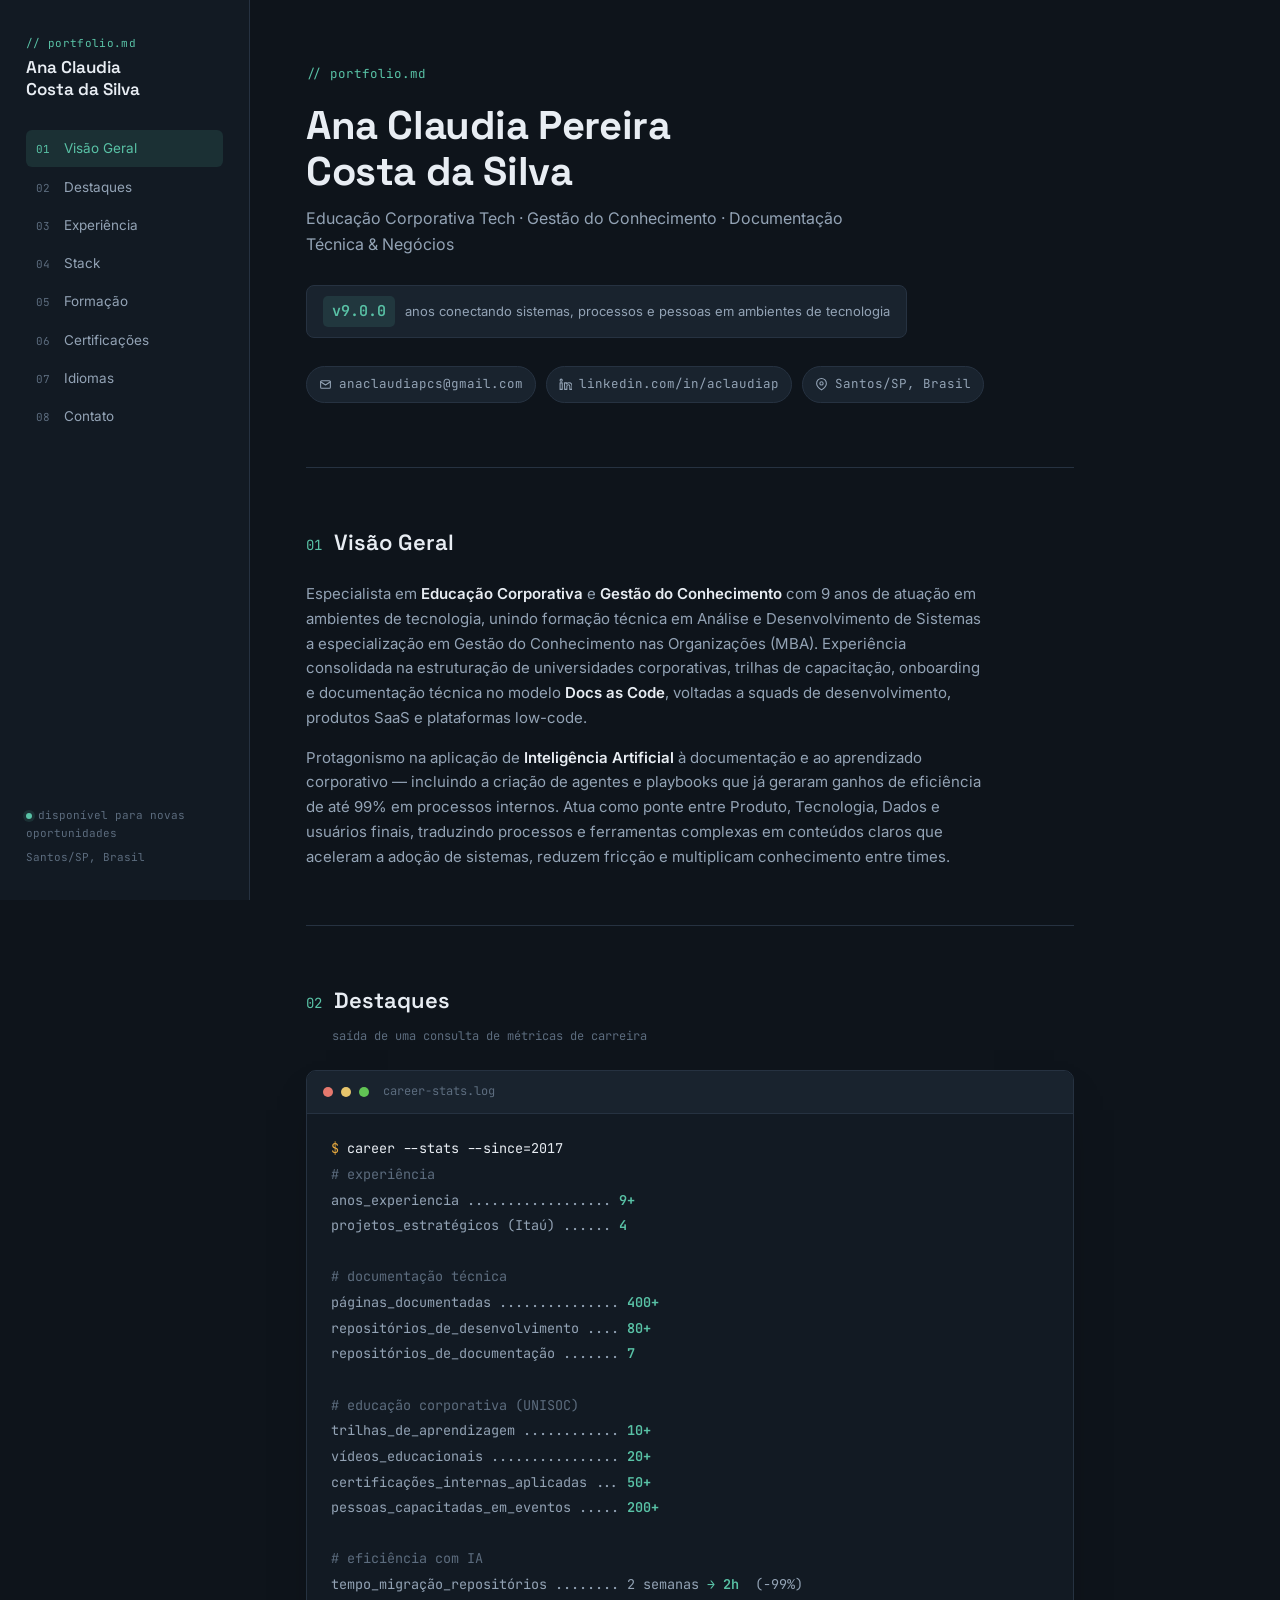
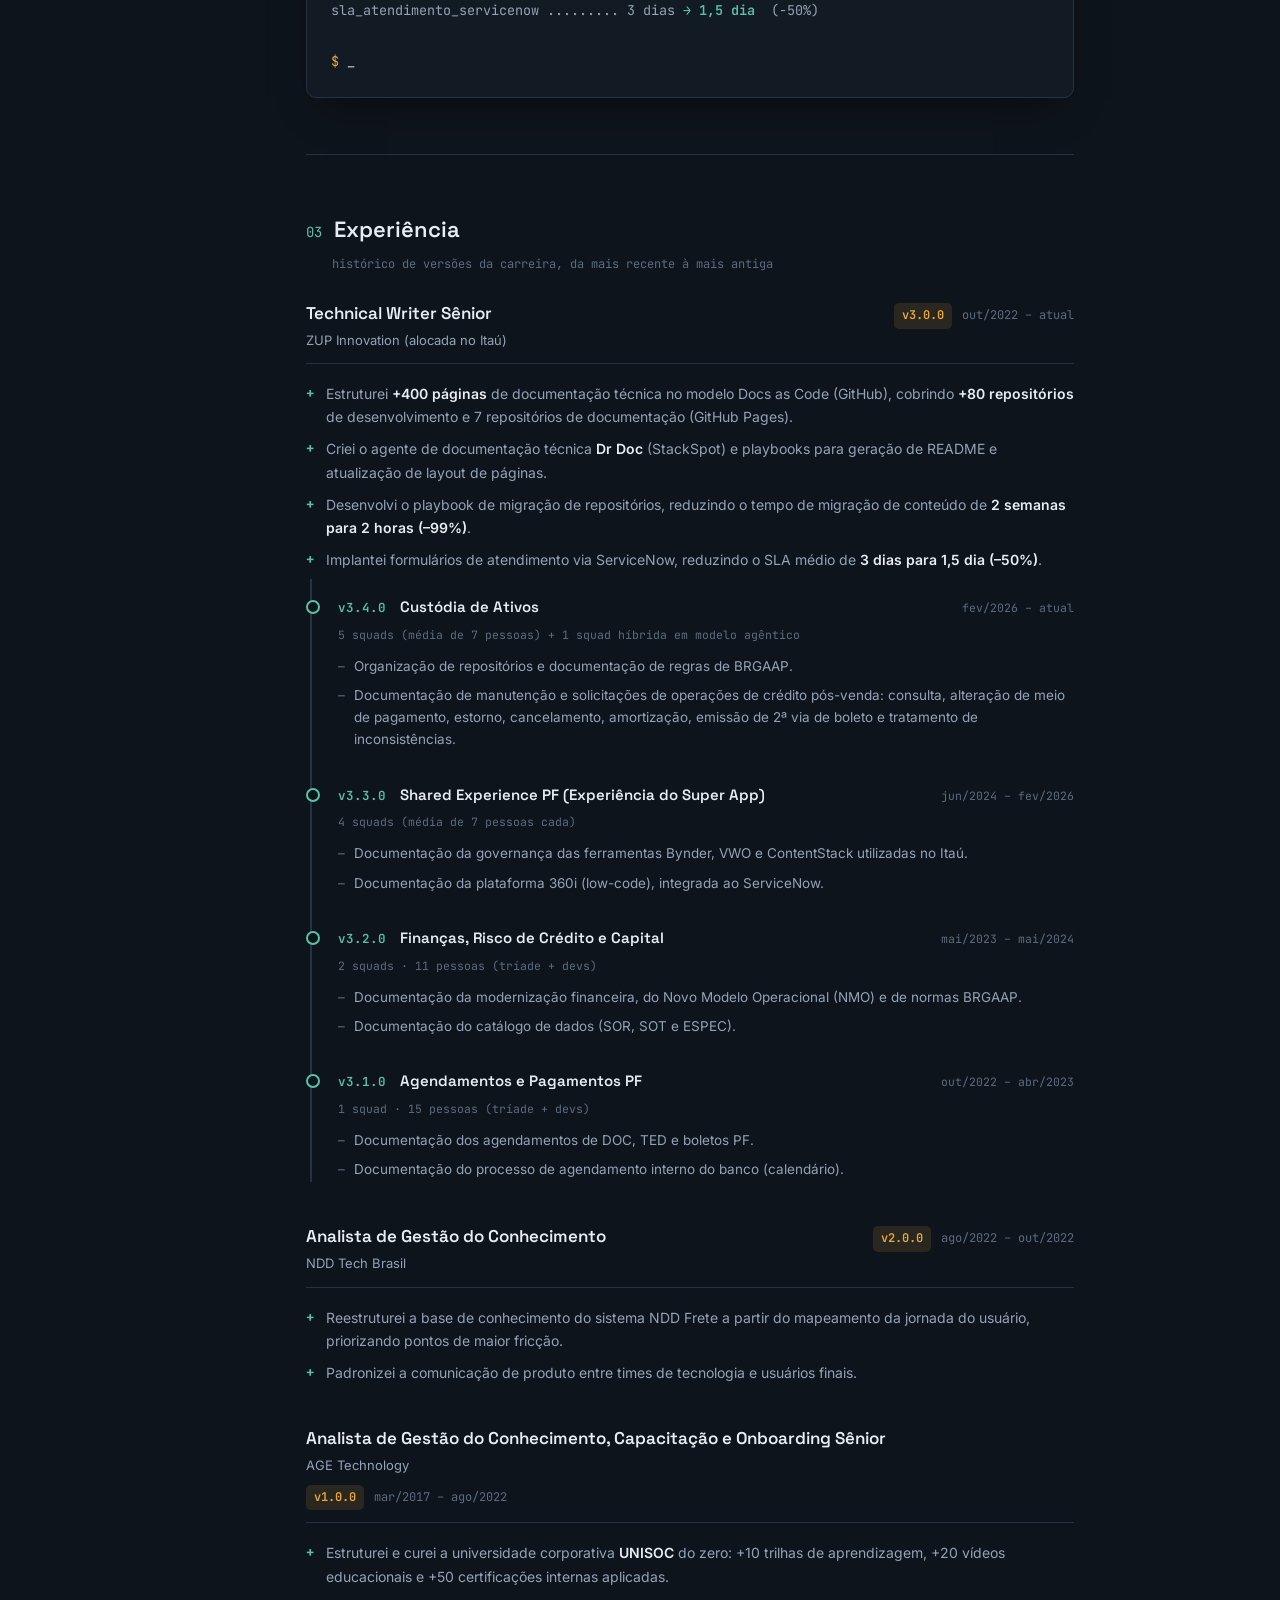
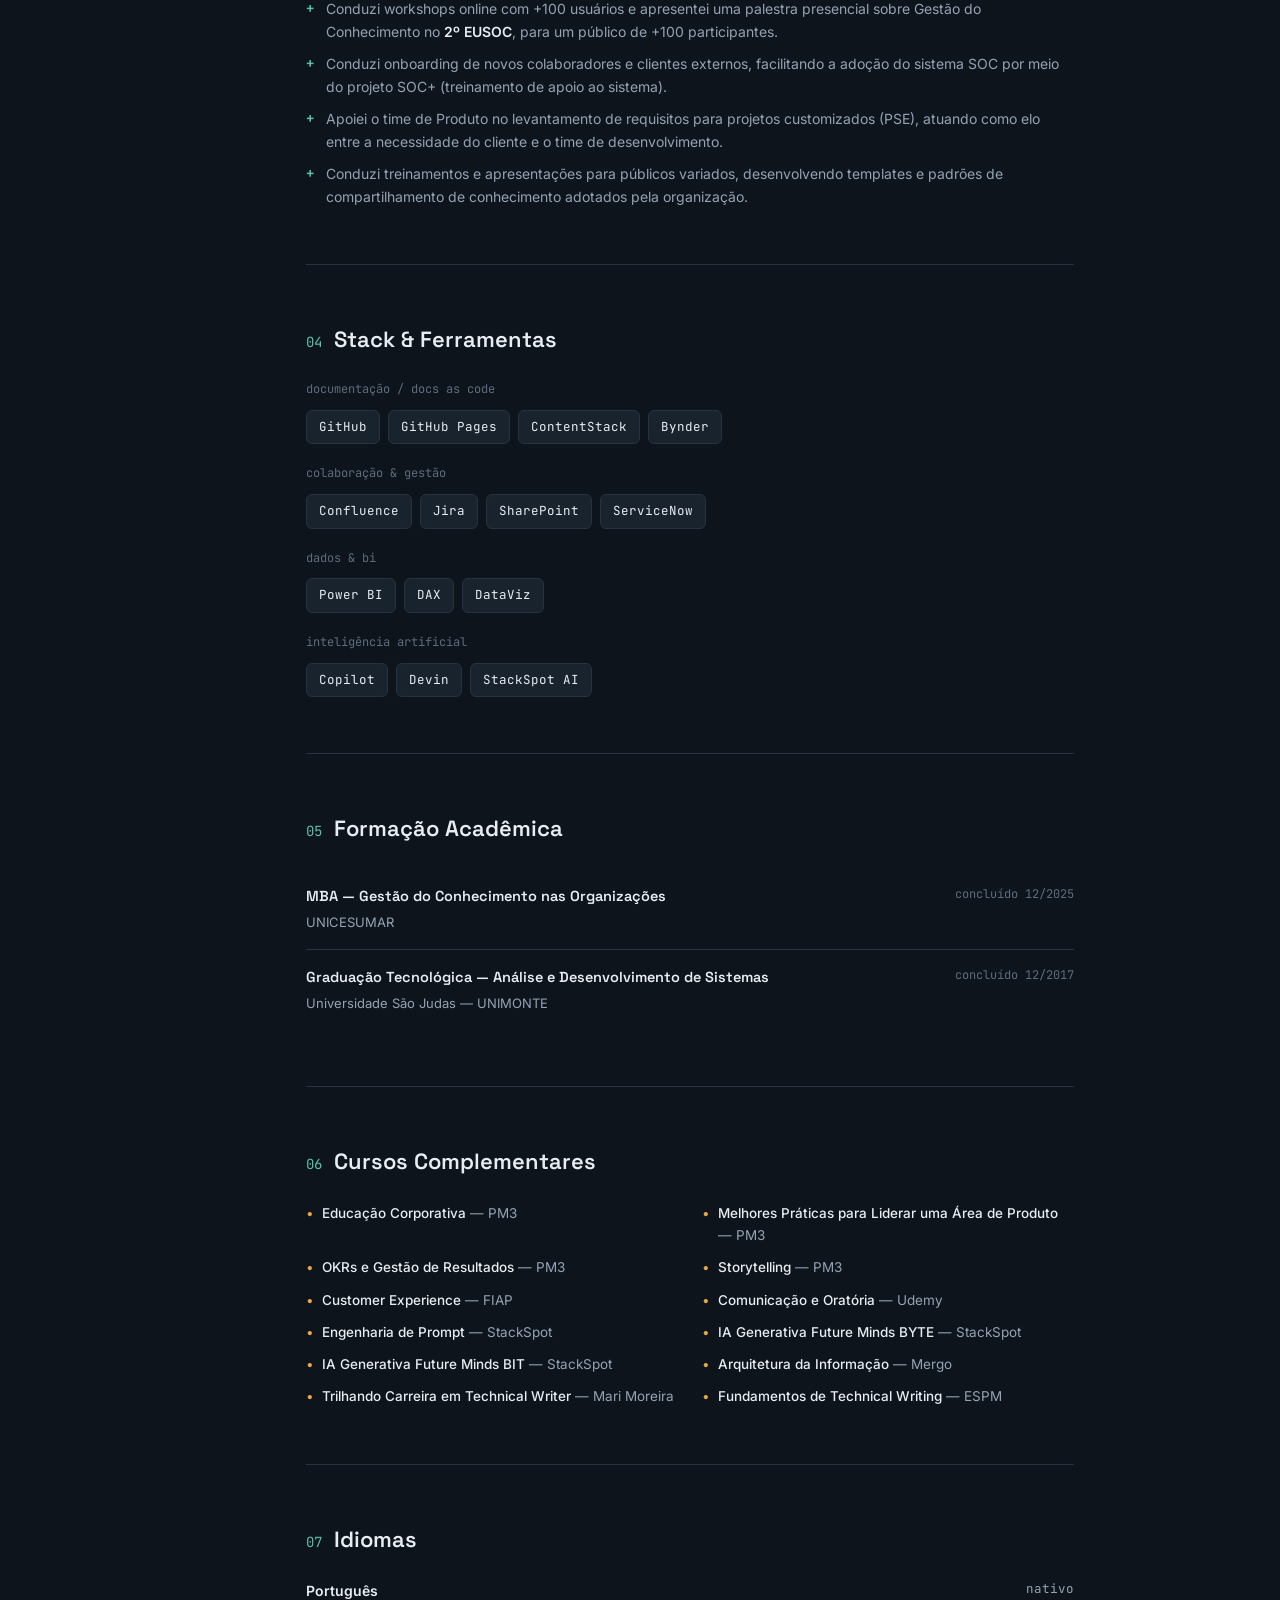
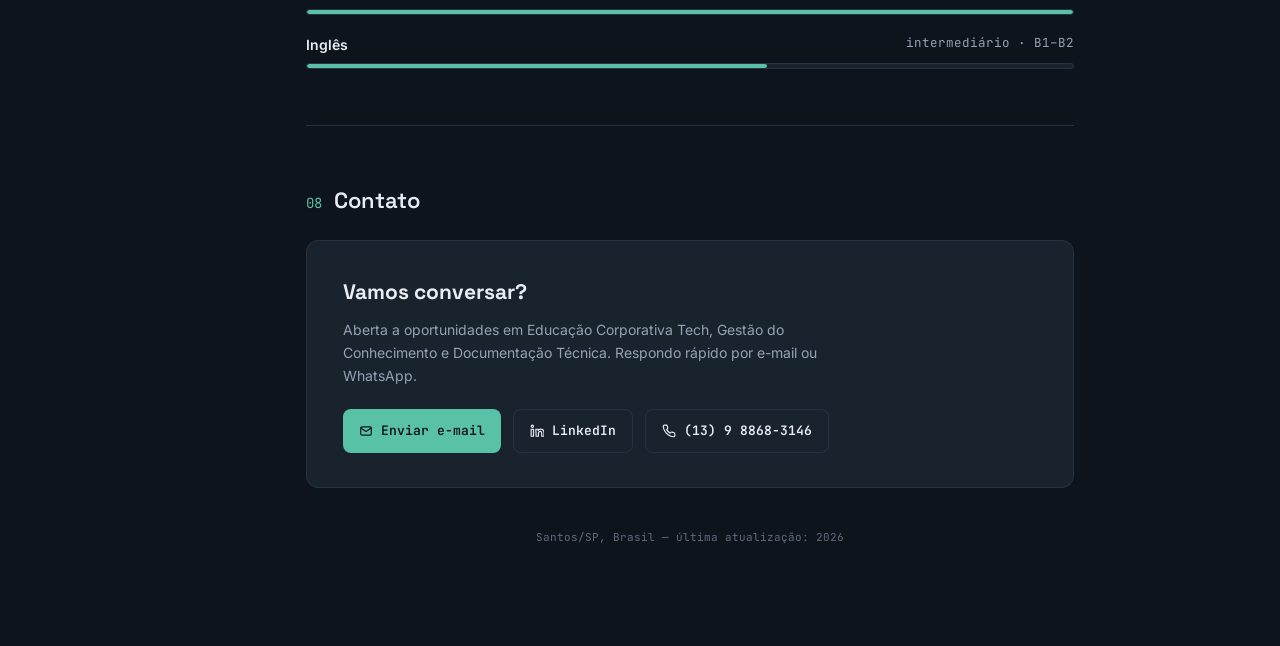
==== index.html @ bda6c1b7 "Remove phone contact from index.html Removed phone contact link from the footer." ====
<!DOCTYPE html>
<html lang="pt-BR">
<head>
<meta charset="UTF-8">
<meta name="viewport" content="width=device-width, initial-scale=1.0">
<title>Ana Claudia Pereira Costa da Silva — Portfólio</title>
<link rel="preconnect" href="https://fonts.googleapis.com">
<link rel="preconnect" href="https://fonts.gstatic.com" crossorigin>
<link href="https://fonts.googleapis.com/css2?family=Space+Grotesk:wght@500;600;700&family=Inter:wght@400;500;600&family=JetBrains+Mono:wght@400;500;600&display=swap" rel="stylesheet">
<style>
  :root{
    --bg: #0E141B;
    --bg-elevated: #121A23;
    --surface: #19232E;
    --surface-2: #1F2A36;
    --border: #263241;
    --text: #E8EDF3;
    --text-muted: #93A3B5;
    --text-dim: #5C6C7E;
    --accent: #59C2A6;
    --accent-soft: rgba(89,194,166,0.13);
    --accent-2: #E7A93F;
    --accent-2-soft: rgba(231,169,63,0.13);
    --font-display: 'Space Grotesk', sans-serif;
    --font-body: 'Inter', sans-serif;
    --font-mono: 'JetBrains Mono', monospace;
    --sidebar-w: 250px;
  }

  *{ box-sizing: border-box; }
  html{ scroll-behavior: smooth; }
  @media (prefers-reduced-motion: reduce){
    html{ scroll-behavior: auto; }
    *{ animation-duration: 0.01ms !important; transition-duration: 0.01ms !important; }
  }

  body{
    margin:0;
    background: var(--bg);
    color: var(--text);
    font-family: var(--font-body);
    font-size: 15px;
    line-height: 1.65;
    -webkit-font-smoothing: antialiased;
  }

  a{ color: inherit; }

  ::selection{ background: var(--accent-soft); color: var(--text); }

  /* ---------- Layout shell ---------- */
  .shell{
    display: flex;
    min-height: 100vh;
  }

  /* ---------- Sidebar ---------- */
  .sidebar{
    width: var(--sidebar-w);
    flex-shrink: 0;
    position: sticky;
    top: 0;
    height: 100vh;
    padding: 34px 26px;
    border-right: 1px solid var(--border);
    display: flex;
    flex-direction: column;
    gap: 30px;
    background: var(--bg-elevated);
  }

  .brand{
    display:flex;
    flex-direction: column;
    gap: 4px;
  }
  .brand .tag{
    font-family: var(--font-mono);
    font-size: 11px;
    color: var(--accent);
    letter-spacing: 0.03em;
  }
  .brand .name{
    font-family: var(--font-display);
    font-weight: 600;
    font-size: 17px;
    line-height: 1.3;
    color: var(--text);
  }

  .navlist{
    list-style: none;
    padding: 0;
    margin: 0;
    display: flex;
    flex-direction: column;
    gap: 2px;
  }
  .navlist a{
    display: flex;
    gap: 10px;
    align-items: baseline;
    text-decoration: none;
    color: var(--text-muted);
    font-size: 13.5px;
    padding: 7px 10px;
    border-radius: 6px;
    transition: background 0.15s ease, color 0.15s ease;
  }
  .navlist a .idx{
    font-family: var(--font-mono);
    font-size: 11px;
    color: var(--text-dim);
    min-width: 18px;
  }
  .navlist a:hover{ background: var(--surface); color: var(--text); }
  .navlist a.active{
    background: var(--accent-soft);
    color: var(--accent);
  }
  .navlist a.active .idx{ color: var(--accent); }

  .sidebar-footer{
    margin-top: auto;
    font-family: var(--font-mono);
    font-size: 11px;
    color: var(--text-dim);
    display: flex;
    flex-direction: column;
    gap: 6px;
  }
  .status-dot{
    display:inline-block;
    width: 6px; height:6px;
    border-radius: 50%;
    background: var(--accent);
    margin-right: 6px;
    box-shadow: 0 0 0 3px var(--accent-soft);
  }

  /* ---------- Main content ---------- */
  .content{
    flex: 1;
    min-width: 0;
    padding: 64px 56px 100px;
    max-width: 880px;
  }

  section{ scroll-margin-top: 34px; }

  .section-head{
    display: flex;
    align-items: baseline;
    gap: 12px;
    margin: 0 0 22px;
  }
  .section-head .num{
    font-family: var(--font-mono);
    color: var(--accent);
    font-size: 14px;
  }
  .section-head h2{
    font-family: var(--font-display);
    font-size: 22px;
    font-weight: 600;
    margin: 0;
    color: var(--text);
  }
  .section-sub{
    font-family: var(--font-mono);
    font-size: 12px;
    color: var(--text-dim);
    margin: -14px 0 24px 26px;
  }

  hr.rule{
    border: none;
    border-top: 1px solid var(--border);
    margin: 56px 0;
  }

  /* ---------- Hero ---------- */
  .hero{
    padding-bottom: 8px;
  }
  .hero .eyebrow{
    font-family: var(--font-mono);
    font-size: 12.5px;
    color: var(--accent);
    margin-bottom: 18px;
    display: block;
  }
  .hero h1{
    font-family: var(--font-display);
    font-size: 40px;
    font-weight: 700;
    line-height: 1.15;
    margin: 0 0 10px;
    letter-spacing: -0.01em;
  }
  .hero .role{
    font-size: 16px;
    color: var(--text-muted);
    margin: 0 0 28px;
    max-width: 560px;
  }

  .version-badge{
    display: inline-flex;
    align-items: center;
    gap: 10px;
    background: var(--surface);
    border: 1px solid var(--border);
    border-radius: 8px;
    padding: 10px 16px;
    margin-bottom: 28px;
  }
  .version-badge .v{
    font-family: var(--font-mono);
    font-weight: 600;
    font-size: 15px;
    color: var(--accent);
    background: var(--accent-soft);
    padding: 3px 9px;
    border-radius: 5px;
  }
  .version-badge .label{
    font-size: 13px;
    color: var(--text-muted);
  }

  .meta-row{
    display: flex;
    flex-wrap: wrap;
    gap: 10px;
  }
  .meta-pill{
    display: inline-flex;
    align-items: center;
    gap: 7px;
    font-family: var(--font-mono);
    font-size: 12.5px;
    color: var(--text-muted);
    background: var(--surface);
    border: 1px solid var(--border);
    padding: 7px 12px;
    border-radius: 20px;
    text-decoration: none;
    transition: border-color 0.15s ease, color 0.15s ease;
  }
  .meta-pill:hover{ border-color: var(--accent); color: var(--text); }
  .meta-pill svg{ width: 13px; height: 13px; stroke: currentColor; flex-shrink:0; }

  /* ---------- About paragraph ---------- */
  .about-text{
    color: var(--text-muted);
    font-size: 15px;
    max-width: 680px;
  }
  .about-text strong{ color: var(--text); font-weight: 600; }

  /* ---------- Terminal (highlights) ---------- */
  .terminal{
    background: var(--bg-elevated);
    border: 1px solid var(--border);
    border-radius: 10px;
    overflow: hidden;
    box-shadow: 0 20px 40px -20px rgba(0,0,0,0.5);
  }
  .terminal-bar{
    display: flex;
    align-items: center;
    gap: 8px;
    padding: 11px 16px;
    background: var(--surface);
    border-bottom: 1px solid var(--border);
  }
  .terminal-bar .dot{ width: 10px; height:10px; border-radius:50%; }
  .dot.r{ background:#E5786D; }
  .dot.y{ background:#E7C56C; }
  .dot.g{ background:#61C454; }
  .terminal-bar .fname{
    font-family: var(--font-mono);
    font-size: 12px;
    color: var(--text-dim);
    margin-left: 6px;
  }
  .terminal-body{
    padding: 22px 24px;
    font-family: var(--font-mono);
    font-size: 13.5px;
    line-height: 1.9;
    overflow-x: auto;
  }
  .terminal-body .prompt{ color: var(--accent-2); }
  .terminal-body .cmd{ color: var(--text); }
  .terminal-body .line{ display:block; color: var(--text-muted); white-space: pre-wrap; }
  .terminal-body .metric{ color: var(--accent); font-weight: 600; }
  .terminal-body .comment{ color: var(--text-dim); }

  /* ---------- Changelog / experience ---------- */
  .release-group{
    margin-bottom: 40px;
  }
  .release-group:last-child{ margin-bottom: 0; }

  .company-head{
    display: flex;
    flex-wrap: wrap;
    align-items: baseline;
    justify-content: space-between;
    gap: 8px 16px;
    padding-bottom: 12px;
    margin-bottom: 18px;
    border-bottom: 1px solid var(--border);
  }
  .company-head .titles h3{
    font-family: var(--font-display);
    font-size: 17px;
    font-weight: 600;
    margin: 0 0 3px;
    color: var(--text);
  }
  .company-head .titles .org{
    font-size: 13px;
    color: var(--text-muted);
  }
  .company-head .tagwrap{
    display: flex;
    align-items: center;
    gap: 10px;
    font-family: var(--font-mono);
    font-size: 12px;
    white-space: nowrap;
  }
  .vtag{
    background: var(--accent-2-soft);
    color: var(--accent-2);
    padding: 3px 8px;
    border-radius: 5px;
    font-weight: 600;
  }
  .dates{ color: var(--text-dim); }

  .top-bullets{
    list-style: none;
    padding: 0;
    margin: 0 0 8px;
    display: flex;
    flex-direction: column;
    gap: 9px;
  }
  .top-bullets li{
    position: relative;
    padding-left: 20px;
    font-size: 14px;
    color: var(--text-muted);
  }
  .top-bullets li::before{
    content: "+";
    position: absolute;
    left: 0;
    color: var(--accent);
    font-family: var(--font-mono);
    font-weight: 600;
  }
  .top-bullets li strong{ color: var(--text); font-weight: 600; }

  .release{
    position: relative;
    padding: 16px 0 16px 26px;
    margin-left: 4px;
    border-left: 2px solid var(--border);
  }
  .release:last-child{ padding-bottom: 2px; }
  .release::before{
    content: "";
    position: absolute;
    left: -6px;
    top: 21px;
    width: 10px;
    height: 10px;
    border-radius: 50%;
    background: var(--bg);
    border: 2px solid var(--accent);
  }
  .release-head{
    display: flex;
    flex-wrap: wrap;
    align-items: baseline;
    gap: 8px 14px;
    margin-bottom: 6px;
  }
  .release-head .rv{
    font-family: var(--font-mono);
    font-size: 12.5px;
    font-weight: 600;
    color: var(--accent);
  }
  .release-head .rname{
    font-family: var(--font-display);
    font-weight: 600;
    font-size: 15px;
    color: var(--text);
  }
  .release-head .rdate{
    font-family: var(--font-mono);
    font-size: 11.5px;
    color: var(--text-dim);
    margin-left: auto;
  }
  .release-tags{
    font-family: var(--font-mono);
    font-size: 11.5px;
    color: var(--text-dim);
    margin-bottom: 10px;
  }
  .release ul{
    list-style: none;
    padding: 0;
    margin: 0;
    display: flex;
    flex-direction: column;
    gap: 7px;
  }
  .release ul li{
    position: relative;
    padding-left: 16px;
    font-size: 13.5px;
    color: var(--text-muted);
  }
  .release ul li::before{
    content: "–";
    position: absolute;
    left: 0;
    color: var(--text-dim);
  }

  /* ---------- Stack tags ---------- */
  .stack-group{ margin-bottom: 20px; }
  .stack-group:last-child{ margin-bottom: 0; }
  .stack-label{
    font-family: var(--font-mono);
    font-size: 12px;
    color: var(--text-dim);
    margin-bottom: 10px;
  }
  .tag-row{
    display: flex;
    flex-wrap: wrap;
    gap: 8px;
  }
  .tag-pill{
    font-family: var(--font-mono);
    font-size: 12.5px;
    color: var(--text);
    background: var(--surface);
    border: 1px solid var(--border);
    padding: 6px 12px;
    border-radius: 6px;
  }

  /* ---------- Education ---------- */
  .edu-item{
    display: flex;
    justify-content: space-between;
    gap: 16px;
    padding: 16px 0;
    border-bottom: 1px solid var(--border);
  }
  .edu-item:last-child{ border-bottom: none; }
  .edu-item .degree{
    font-family: var(--font-display);
    font-weight: 600;
    font-size: 14.5px;
    color: var(--text);
    margin-bottom: 3px;
  }
  .edu-item .inst{ font-size: 13px; color: var(--text-muted); }
  .edu-item .when{
    font-family: var(--font-mono);
    font-size: 12px;
    color: var(--text-dim);
    white-space: nowrap;
    align-self: flex-start;
  }

  /* ---------- Certifications ---------- */
  .cert-grid{
    display: grid;
    grid-template-columns: 1fr 1fr;
    gap: 10px 24px;
  }
  .cert-item{
    position: relative;
    padding-left: 16px;
    font-size: 13.5px;
    color: var(--text-muted);
  }
  .cert-item::before{
    content: "•";
    position: absolute;
    left: 0;
    color: var(--accent-2);
  }
  .cert-item strong{ color: var(--text); font-weight: 500; }

  /* ---------- Languages ---------- */
  .lang-item{ margin-bottom: 18px; }
  .lang-item:last-child{ margin-bottom: 0; }
  .lang-top{
    display: flex;
    justify-content: space-between;
    font-family: var(--font-mono);
    font-size: 12.5px;
    color: var(--text-muted);
    margin-bottom: 7px;
  }
  .lang-top strong{ color: var(--text); font-family: var(--font-body); font-weight: 600; font-size: 14px; }
  .meter{
    height: 6px;
    background: var(--surface);
    border: 1px solid var(--border);
    border-radius: 4px;
    overflow: hidden;
  }
  .meter-fill{ height: 100%; background: var(--accent); border-radius: 4px; }

  /* ---------- Contact / footer ---------- */
  .contact-box{
    background: var(--surface);
    border: 1px solid var(--border);
    border-radius: 12px;
    padding: 34px 36px;
    text-align: left;
  }
  .contact-box h2{
    font-family: var(--font-display);
    font-size: 21px;
    margin: 0 0 8px;
  }
  .contact-box p{
    color: var(--text-muted);
    margin: 0 0 22px;
    max-width: 480px;
    font-size: 14px;
  }
  .contact-links{
    display: flex;
    flex-wrap: wrap;
    gap: 12px;
  }
  .contact-btn{
    display: inline-flex;
    align-items: center;
    gap: 8px;
    font-family: var(--font-mono);
    font-size: 13px;
    text-decoration: none;
    color: var(--bg);
    background: var(--accent);
    padding: 10px 16px;
    border-radius: 8px;
    font-weight: 600;
    transition: transform 0.15s ease, box-shadow 0.15s ease;
  }
  .contact-btn:hover{ transform: translateY(-1px); box-shadow: 0 8px 20px -8px var(--accent-soft); }
  .contact-btn.secondary{
    color: var(--text);
    background: transparent;
    border: 1px solid var(--border);
  }
  .contact-btn svg{ width: 14px; height: 14px; stroke: currentColor; }

  .footer-note{
    margin-top: 40px;
    font-family: var(--font-mono);
    font-size: 11px;
    color: var(--text-dim);
    text-align: center;
  }

  /* ---------- Mobile ---------- */
  @media (max-width: 900px){
    .shell{ flex-direction: column; }
    .sidebar{
      width: 100%;
      height: auto;
      position: sticky;
      top: 0;
      flex-direction: row;
      align-items: center;
      padding: 14px 18px;
      gap: 16px;
      overflow-x: auto;
      z-index: 10;
    }
    .brand{ flex-shrink: 0; }
    .navlist{ flex-direction: row; gap: 4px; }
    .navlist a{ white-space: nowrap; }
    .sidebar-footer{ display: none; }
    .content{ padding: 40px 20px 70px; max-width: 100%; }
    .hero h1{ font-size: 30px; }
    .cert-grid{ grid-template-columns: 1fr; }
    .release-head .rdate{ margin-left: 0; }
  }
</style>
</head>
<body>

<div class="shell">
  <nav class="sidebar">
    <div class="brand">
      <span class="tag">// portfolio.md</span>
      <span class="name">Ana Claudia<br>Costa da Silva</span>
    </div>
    <ul class="navlist">
      <li><a href="#overview"><span class="idx">01</span>Visão Geral</a></li>
      <li><a href="#highlights"><span class="idx">02</span>Destaques</a></li>
      <li><a href="#experience"><span class="idx">03</span>Experiência</a></li>
      <li><a href="#stack"><span class="idx">04</span>Stack</a></li>
      <li><a href="#education"><span class="idx">05</span>Formação</a></li>
      <li><a href="#certifications"><span class="idx">06</span>Certificações</a></li>
      <li><a href="#languages"><span class="idx">07</span>Idiomas</a></li>
      <li><a href="#contact"><span class="idx">08</span>Contato</a></li>
    </ul>
    <div class="sidebar-footer">
      <div><span class="status-dot"></span>disponível para novas oportunidades</div>
      <div>Santos/SP, Brasil</div>
    </div>
  </nav>

  <main class="content">

    <header class="hero" id="overview">
      <span class="eyebrow">// portfolio.md</span>
      <h1>Ana Claudia Pereira<br>Costa da Silva</h1>
      <p class="role">Educação Corporativa Tech · Gestão do Conhecimento · Documentação Técnica &amp; Negócios</p>

      <div class="version-badge">
        <span class="v">v9.0.0</span>
        <span class="label">anos conectando sistemas, processos e pessoas em ambientes de tecnologia</span>
      </div>

      <div class="meta-row">
        <a class="meta-pill" href="mailto:anaclaudiapcs@gmail.com">
          <svg viewBox="0 0 24 24" fill="none" stroke-width="2" stroke-linecap="round" stroke-linejoin="round"><rect x="3" y="5" width="18" height="14" rx="2"/><path d="M3 7l9 6 9-6"/></svg>
          anaclaudiapcs@gmail.com
        </a>
        <a class="meta-pill" href="http://www.linkedin.com/aclaudiap/" target="_blank" rel="noopener">
          <svg viewBox="0 0 24 24" fill="none" stroke-width="2" stroke-linecap="round" stroke-linejoin="round"><rect x="2" y="9" width="4" height="12"/><circle cx="4" cy="4" r="2"/><path d="M10 9h4v2c1-1.5 2.5-2.3 4.5-2.3 3 0 5.5 2 5.5 6.3V21h-4v-5.5c0-1.8-1-3-2.7-3-1.3 0-2.3.9-2.7 2.1-.1.3-.1.7-.1 1.1V21h-4z"/></svg>
          linkedin.com/in/aclaudiap
        </a>
        <span class="meta-pill">
          <svg viewBox="0 0 24 24" fill="none" stroke-width="2" stroke-linecap="round" stroke-linejoin="round"><path d="M21 10c0 6-9 12-9 12s-9-6-9-12a9 9 0 0 1 18 0z"/><circle cx="12" cy="10" r="3"/></svg>
          Santos/SP, Brasil
        </span>
      </div>
    </header>

    <hr class="rule">

    <section id="overview-content">
      <div class="section-head"><span class="num">01</span><h2>Visão Geral</h2></div>
      <p class="about-text">
        Especialista em <strong>Educação Corporativa</strong> e <strong>Gestão do Conhecimento</strong> com 9 anos de atuação em ambientes de tecnologia, unindo formação técnica em Análise e Desenvolvimento de Sistemas a especialização em Gestão do Conhecimento nas Organizações (MBA). Experiência consolidada na estruturação de universidades corporativas, trilhas de capacitação, onboarding e documentação técnica no modelo <strong>Docs as Code</strong>, voltadas a squads de desenvolvimento, produtos SaaS e plataformas low-code.
      </p>
      <p class="about-text">
        Protagonismo na aplicação de <strong>Inteligência Artificial</strong> à documentação e ao aprendizado corporativo — incluindo a criação de agentes e playbooks que já geraram ganhos de eficiência de até 99% em processos internos. Atua como ponte entre Produto, Tecnologia, Dados e usuários finais, traduzindo processos e ferramentas complexas em conteúdos claros que aceleram a adoção de sistemas, reduzem fricção e multiplicam conhecimento entre times.
      </p>
    </section>

    <hr class="rule">

    <section id="highlights">
      <div class="section-head"><span class="num">02</span><h2>Destaques</h2></div>
      <div class="section-sub">saída de uma consulta de métricas de carreira</div>

      <div class="terminal">
        <div class="terminal-bar">
          <span class="dot r"></span><span class="dot y"></span><span class="dot g"></span>
          <span class="fname">career-stats.log</span>
        </div>
        <div class="terminal-body">
<span class="line"><span class="prompt">$</span> <span class="cmd">career --stats --since=2017</span></span>
<span class="line"><span class="comment"># experiência</span></span>
<span class="line">anos_experiencia .................. <span class="metric">9+</span></span>
<span class="line">projetos_estratégicos (Itaú) ...... <span class="metric">4</span></span>
<span class="line">&nbsp;</span>
<span class="line"><span class="comment"># documentação técnica</span></span>
<span class="line">páginas_documentadas ............... <span class="metric">400+</span></span>
<span class="line">repositórios_de_desenvolvimento .... <span class="metric">80+</span></span>
<span class="line">repositórios_de_documentação ....... <span class="metric">7</span></span>
<span class="line">&nbsp;</span>
<span class="line"><span class="comment"># educação corporativa (UNISOC)</span></span>
<span class="line">trilhas_de_aprendizagem ............ <span class="metric">10+</span></span>
<span class="line">vídeos_educacionais ................ <span class="metric">20+</span></span>
<span class="line">certificações_internas_aplicadas ... <span class="metric">50+</span></span>
<span class="line">pessoas_capacitadas_em_eventos ..... <span class="metric">200+</span></span>
<span class="line">&nbsp;</span>
<span class="line"><span class="comment"># eficiência com IA</span></span>
<span class="line">tempo_migração_repositórios ........ 2 semanas <span class="metric">→ 2h</span>  (-99%)</span>
<span class="line">sla_atendimento_servicenow ......... 3 dias <span class="metric">→ 1,5 dia</span>  (-50%)</span>
<span class="line">&nbsp;</span>
<span class="line"><span class="prompt">$</span> <span class="cmd">_</span></span>
        </div>
      </div>
    </section>

    <hr class="rule">

    <section id="experience">
      <div class="section-head"><span class="num">03</span><h2>Experiência</h2></div>
      <div class="section-sub">histórico de versões da carreira, da mais recente à mais antiga</div>

      <!-- ZUP -->
      <div class="release-group">
        <div class="company-head">
          <div class="titles">
            <h3>Technical Writer Sênior</h3>
            <div class="org">ZUP Innovation (alocada no Itaú)</div>
          </div>
          <div class="tagwrap">
            <span class="vtag">v3.0.0</span>
            <span class="dates">out/2022 – atual</span>
          </div>
        </div>

        <ul class="top-bullets">
          <li>Estruturei <strong>+400 páginas</strong> de documentação técnica no modelo Docs as Code (GitHub), cobrindo <strong>+80 repositórios</strong> de desenvolvimento e 7 repositórios de documentação (GitHub Pages).</li>
          <li>Criei o agente de documentação técnica <strong>Dr Doc</strong> (StackSpot) e playbooks para geração de README e atualização de layout de páginas.</li>
          <li>Desenvolvi o playbook de migração de repositórios, reduzindo o tempo de migração de conteúdo de <strong>2 semanas para 2 horas (–99%)</strong>.</li>
          <li>Implantei formulários de atendimento via ServiceNow, reduzindo o SLA médio de <strong>3 dias para 1,5 dia (–50%)</strong>.</li>
        </ul>

        <div class="release">
          <div class="release-head">
            <span class="rv">v3.4.0</span>
            <span class="rname">Custódia de Ativos</span>
            <span class="rdate">fev/2026 – atual</span>
          </div>
          <div class="release-tags">5 squads (média de 7 pessoas) + 1 squad híbrida em modelo agêntico</div>
          <ul>
            <li>Organização de repositórios e documentação de regras de BRGAAP.</li>
            <li>Documentação de manutenção e solicitações de operações de crédito pós-venda: consulta, alteração de meio de pagamento, estorno, cancelamento, amortização, emissão de 2ª via de boleto e tratamento de inconsistências.</li>
          </ul>
        </div>

        <div class="release">
          <div class="release-head">
            <span class="rv">v3.3.0</span>
            <span class="rname">Shared Experience PF (Experiência do Super App)</span>
            <span class="rdate">jun/2024 – fev/2026</span>
          </div>
          <div class="release-tags">4 squads (média de 7 pessoas cada)</div>
          <ul>
            <li>Documentação da governança das ferramentas Bynder, VWO e ContentStack utilizadas no Itaú.</li>
            <li>Documentação da plataforma 360i (low-code), integrada ao ServiceNow.</li>
          </ul>
        </div>

        <div class="release">
          <div class="release-head">
            <span class="rv">v3.2.0</span>
            <span class="rname">Finanças, Risco de Crédito e Capital</span>
            <span class="rdate">mai/2023 – mai/2024</span>
          </div>
          <div class="release-tags">2 squads · 11 pessoas (tríade + devs)</div>
          <ul>
            <li>Documentação da modernização financeira, do Novo Modelo Operacional (NMO) e de normas BRGAAP.</li>
            <li>Documentação do catálogo de dados (SOR, SOT e ESPEC).</li>
          </ul>
        </div>

        <div class="release">
          <div class="release-head">
            <span class="rv">v3.1.0</span>
            <span class="rname">Agendamentos e Pagamentos PF</span>
            <span class="rdate">out/2022 – abr/2023</span>
          </div>
          <div class="release-tags">1 squad · 15 pessoas (tríade + devs)</div>
          <ul>
            <li>Documentação dos agendamentos de DOC, TED e boletos PF.</li>
            <li>Documentação do processo de agendamento interno do banco (calendário).</li>
          </ul>
        </div>
      </div>

      <!-- NDD -->
      <div class="release-group">
        <div class="company-head">
          <div class="titles">
            <h3>Analista de Gestão do Conhecimento</h3>
            <div class="org">NDD Tech Brasil</div>
          </div>
          <div class="tagwrap">
            <span class="vtag">v2.0.0</span>
            <span class="dates">ago/2022 – out/2022</span>
          </div>
        </div>
        <ul class="top-bullets">
          <li>Reestruturei a base de conhecimento do sistema NDD Frete a partir do mapeamento da jornada do usuário, priorizando pontos de maior fricção.</li>
          <li>Padronizei a comunicação de produto entre times de tecnologia e usuários finais.</li>
        </ul>
      </div>

      <!-- AGE -->
      <div class="release-group">
        <div class="company-head">
          <div class="titles">
            <h3>Analista de Gestão do Conhecimento, Capacitação e Onboarding Sênior</h3>
            <div class="org">AGE Technology</div>
          </div>
          <div class="tagwrap">
            <span class="vtag">v1.0.0</span>
            <span class="dates">mar/2017 – ago/2022</span>
          </div>
        </div>
        <ul class="top-bullets">
          <li>Estruturei e curei a universidade corporativa <strong>UNISOC</strong> do zero: +10 trilhas de aprendizagem, +20 vídeos educacionais e +50 certificações internas aplicadas.</li>
          <li>Conduzi workshops online com +100 usuários e apresentei uma palestra presencial sobre Gestão do Conhecimento no <strong>2º EUSOC</strong>, para um público de +100 participantes.</li>
          <li>Conduzi onboarding de novos colaboradores e clientes externos, facilitando a adoção do sistema SOC por meio do projeto SOC+ (treinamento de apoio ao sistema).</li>
          <li>Apoiei o time de Produto no levantamento de requisitos para projetos customizados (PSE), atuando como elo entre a necessidade do cliente e o time de desenvolvimento.</li>
          <li>Conduzi treinamentos e apresentações para públicos variados, desenvolvendo templates e padrões de compartilhamento de conhecimento adotados pela organização.</li>
        </ul>
      </div>
    </section>

    <hr class="rule">

    <section id="stack">
      <div class="section-head"><span class="num">04</span><h2>Stack &amp; Ferramentas</h2></div>

      <div class="stack-group">
        <div class="stack-label">documentação / docs as code</div>
        <div class="tag-row">
          <span class="tag-pill">GitHub</span>
          <span class="tag-pill">GitHub Pages</span>
          <span class="tag-pill">ContentStack</span>
          <span class="tag-pill">Bynder</span>
        </div>
      </div>
      <div class="stack-group">
        <div class="stack-label">colaboração &amp; gestão</div>
        <div class="tag-row">
          <span class="tag-pill">Confluence</span>
          <span class="tag-pill">Jira</span>
          <span class="tag-pill">SharePoint</span>
          <span class="tag-pill">ServiceNow</span>
        </div>
      </div>
      <div class="stack-group">
        <div class="stack-label">dados &amp; bi</div>
        <div class="tag-row">
          <span class="tag-pill">Power BI</span>
          <span class="tag-pill">DAX</span>
          <span class="tag-pill">DataViz</span>
        </div>
      </div>
      <div class="stack-group">
        <div class="stack-label">inteligência artificial</div>
        <div class="tag-row">
          <span class="tag-pill">Copilot</span>
          <span class="tag-pill">Devin</span>
          <span class="tag-pill">StackSpot AI</span>
        </div>
      </div>
    </section>

    <hr class="rule">

    <section id="education">
      <div class="section-head"><span class="num">05</span><h2>Formação Acadêmica</h2></div>

      <div class="edu-item">
        <div>
          <div class="degree">MBA — Gestão do Conhecimento nas Organizações</div>
          <div class="inst">UNICESUMAR</div>
        </div>
        <div class="when">concluído 12/2025</div>
      </div>
      <div class="edu-item">
        <div>
          <div class="degree">Graduação Tecnológica — Análise e Desenvolvimento de Sistemas</div>
          <div class="inst">Universidade São Judas — UNIMONTE</div>
        </div>
        <div class="when">concluído 12/2017</div>
      </div>
    </section>

    <hr class="rule">

    <section id="certifications">
      <div class="section-head"><span class="num">06</span><h2>Cursos Complementares</h2></div>
      <div class="cert-grid">
        <div class="cert-item"><strong>Educação Corporativa</strong> — PM3</div>
        <div class="cert-item"><strong>Melhores Práticas para Liderar uma Área de Produto</strong> — PM3</div>
        <div class="cert-item"><strong>OKRs e Gestão de Resultados</strong> — PM3</div>
        <div class="cert-item"><strong>Storytelling</strong> — PM3</div>
        <div class="cert-item"><strong>Customer Experience</strong> — FIAP</div>
        <div class="cert-item"><strong>Comunicação e Oratória</strong> — Udemy</div>
        <div class="cert-item"><strong>Engenharia de Prompt</strong> — StackSpot</div>
        <div class="cert-item"><strong>IA Generativa Future Minds BYTE</strong> — StackSpot</div>
        <div class="cert-item"><strong>IA Generativa Future Minds BIT</strong> — StackSpot</div>
        <div class="cert-item"><strong>Arquitetura da Informação</strong> — Mergo</div>
        <div class="cert-item"><strong>Trilhando Carreira em Technical Writer</strong> — Mari Moreira</div>
        <div class="cert-item"><strong>Fundamentos de Technical Writing</strong> — ESPM</div>
      </div>
    </section>

    <hr class="rule">

    <section id="languages">
      <div class="section-head"><span class="num">07</span><h2>Idiomas</h2></div>

      <div class="lang-item">
        <div class="lang-top"><strong>Português</strong><span>nativo</span></div>
        <div class="meter"><div class="meter-fill" style="width:100%"></div></div>
      </div>
      <div class="lang-item">
        <div class="lang-top"><strong>Inglês</strong><span>intermediário · B1–B2</span></div>
        <div class="meter"><div class="meter-fill" style="width:60%"></div></div>
      </div>
    </section>

    <hr class="rule">

    <footer id="contact">
      <div class="section-head"><span class="num">08</span><h2>Contato</h2></div>
      <div class="contact-box">
        <h2>Vamos conversar?</h2>
        <p>Aberta a oportunidades em Educação Corporativa Tech, Gestão do Conhecimento e Documentação Técnica. Respondo rápido por e-mail ou WhatsApp.</p>
        <div class="contact-links">
          <a class="contact-btn" href="mailto:anaclaudiapcs@gmail.com">
            <svg viewBox="0 0 24 24" fill="none" stroke-width="2" stroke-linecap="round" stroke-linejoin="round"><rect x="3" y="5" width="18" height="14" rx="2"/><path d="M3 7l9 6 9-6"/></svg>
            Enviar e-mail
          </a>
          <a class="contact-btn secondary" href="http://www.linkedin.com/aclaudiap/" target="_blank" rel="noopener">
            <svg viewBox="0 0 24 24" fill="none" stroke-width="2" stroke-linecap="round" stroke-linejoin="round"><rect x="2" y="9" width="4" height="12"/><circle cx="4" cy="4" r="2"/><path d="M10 9h4v2c1-1.5 2.5-2.3 4.5-2.3 3 0 5.5 2 5.5 6.3V21h-4v-5.5c0-1.8-1-3-2.7-3-1.3 0-2.3.9-2.7 2.1-.1.3-.1.7-.1 1.1V21h-4z"/></svg>
            LinkedIn
          </a>
          <a class="contact-btn secondary" href="tel:+5513988683146">
            <svg viewBox="0 0 24 24" fill="none" stroke-width="2" stroke-linecap="round" stroke-linejoin="round"><path d="M22 16.9v3a2 2 0 0 1-2.2 2 19.8 19.8 0 0 1-8.6-3.1 19.5 19.5 0 0 1-6-6A19.8 19.8 0 0 1 2.1 4.2 2 2 0 0 1 4.1 2h3a2 2 0 0 1 2 1.7c.1.9.3 1.8.6 2.7a2 2 0 0 1-.5 2.1L8 9.7a16 16 0 0 0 6 6l1.2-1.2a2 2 0 0 1 2.1-.5c.9.3 1.8.5 2.7.6a2 2 0 0 1 1.7 2z"/></svg>
            (13) 9 8868-3146
          </a>
        </div>
      </div>
      <div class="footer-note">Santos/SP, Brasil — última atualização: 2026</div>
    </footer>

  </main>
</div>

<script>
  // Scrollspy: highlight active nav link based on visible section
  const navLinks = Array.from(document.querySelectorAll('.navlist a'));
  const sectionMap = navLinks.map(link => {
    const id = link.getAttribute('href').slice(1);
    return { link, el: document.getElementById(id) };
  }).filter(s => s.el);

  function onScroll(){
    let currentId = sectionMap[0] && sectionMap[0].el.id;
    const scrollPos = window.scrollY + 120;
    for (const s of sectionMap){
      if (s.el.offsetTop <= scrollPos) currentId = s.el.id;
    }
    navLinks.forEach(l => l.classList.toggle('active', l.getAttribute('href') === '#' + currentId));
  }
  document.addEventListener('scroll', onScroll, { passive: true });
  window.addEventListener('load', onScroll);
</script>

</body>
</html>
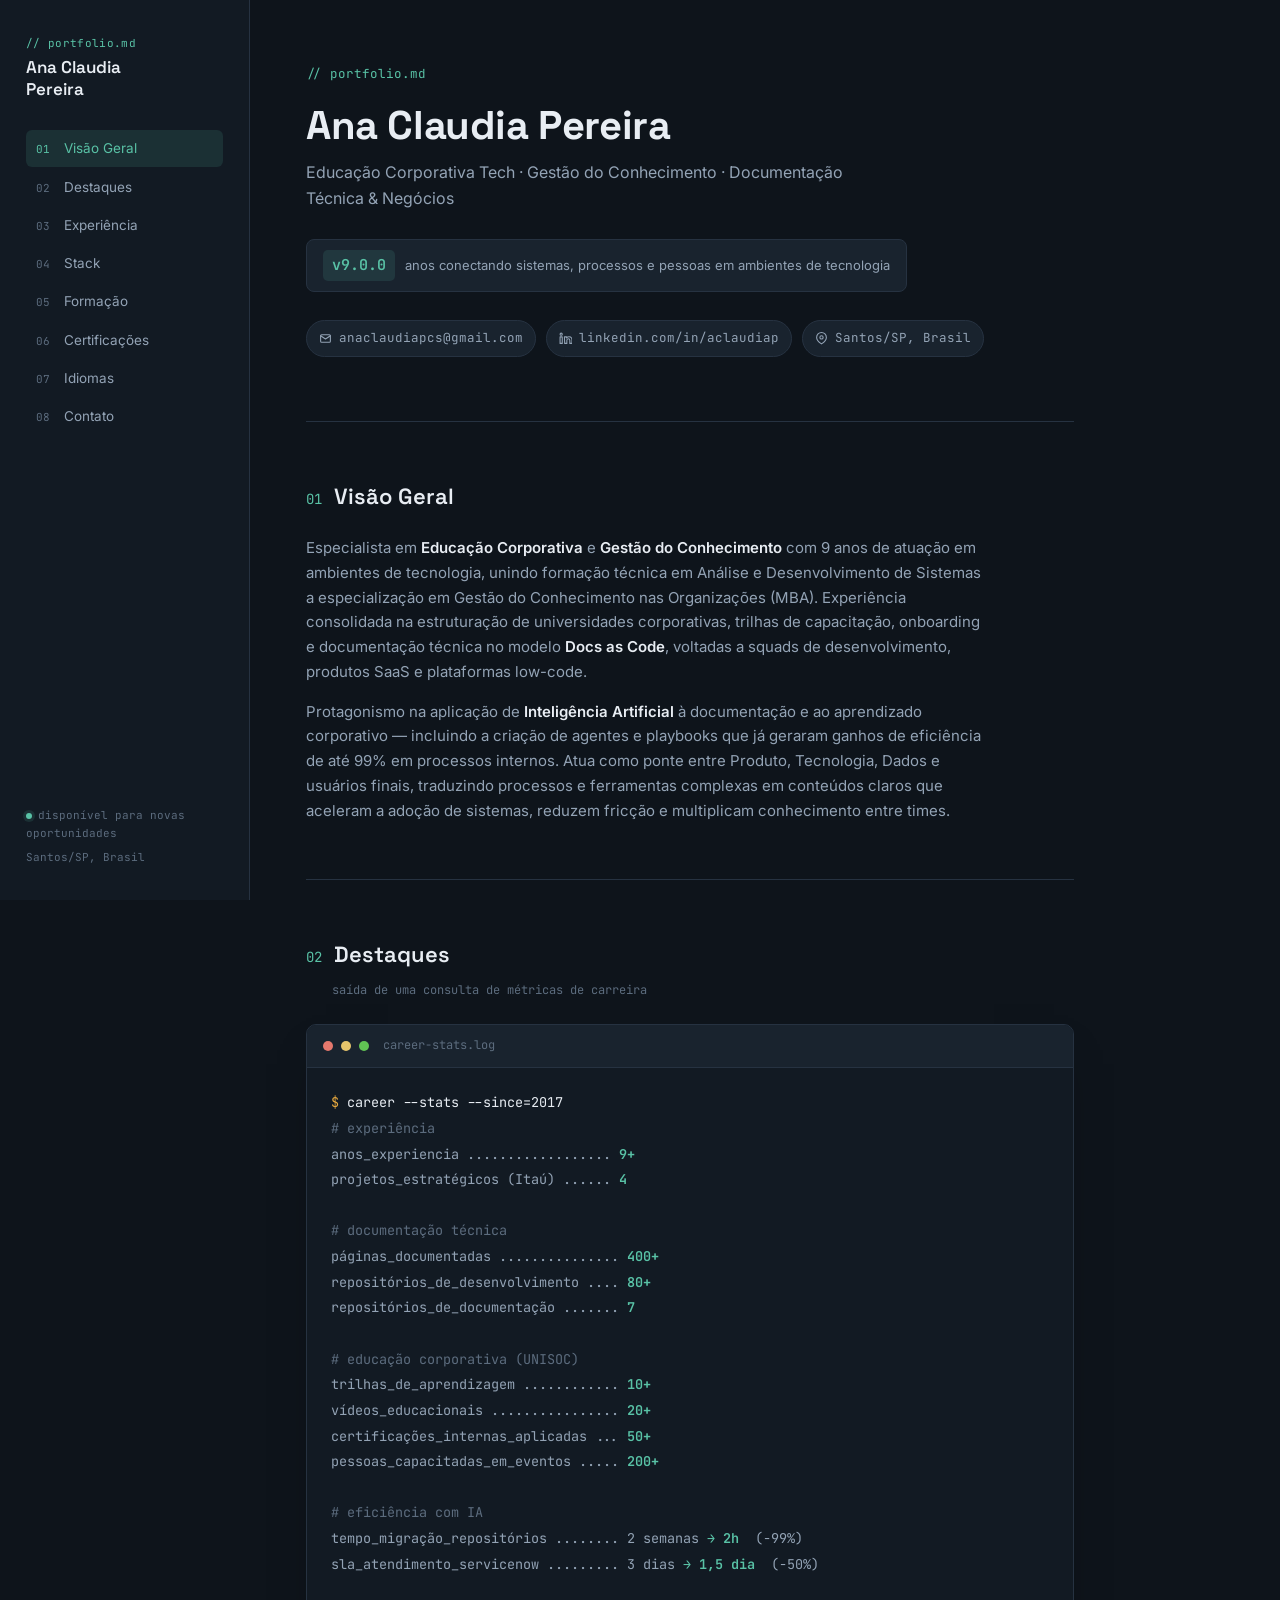
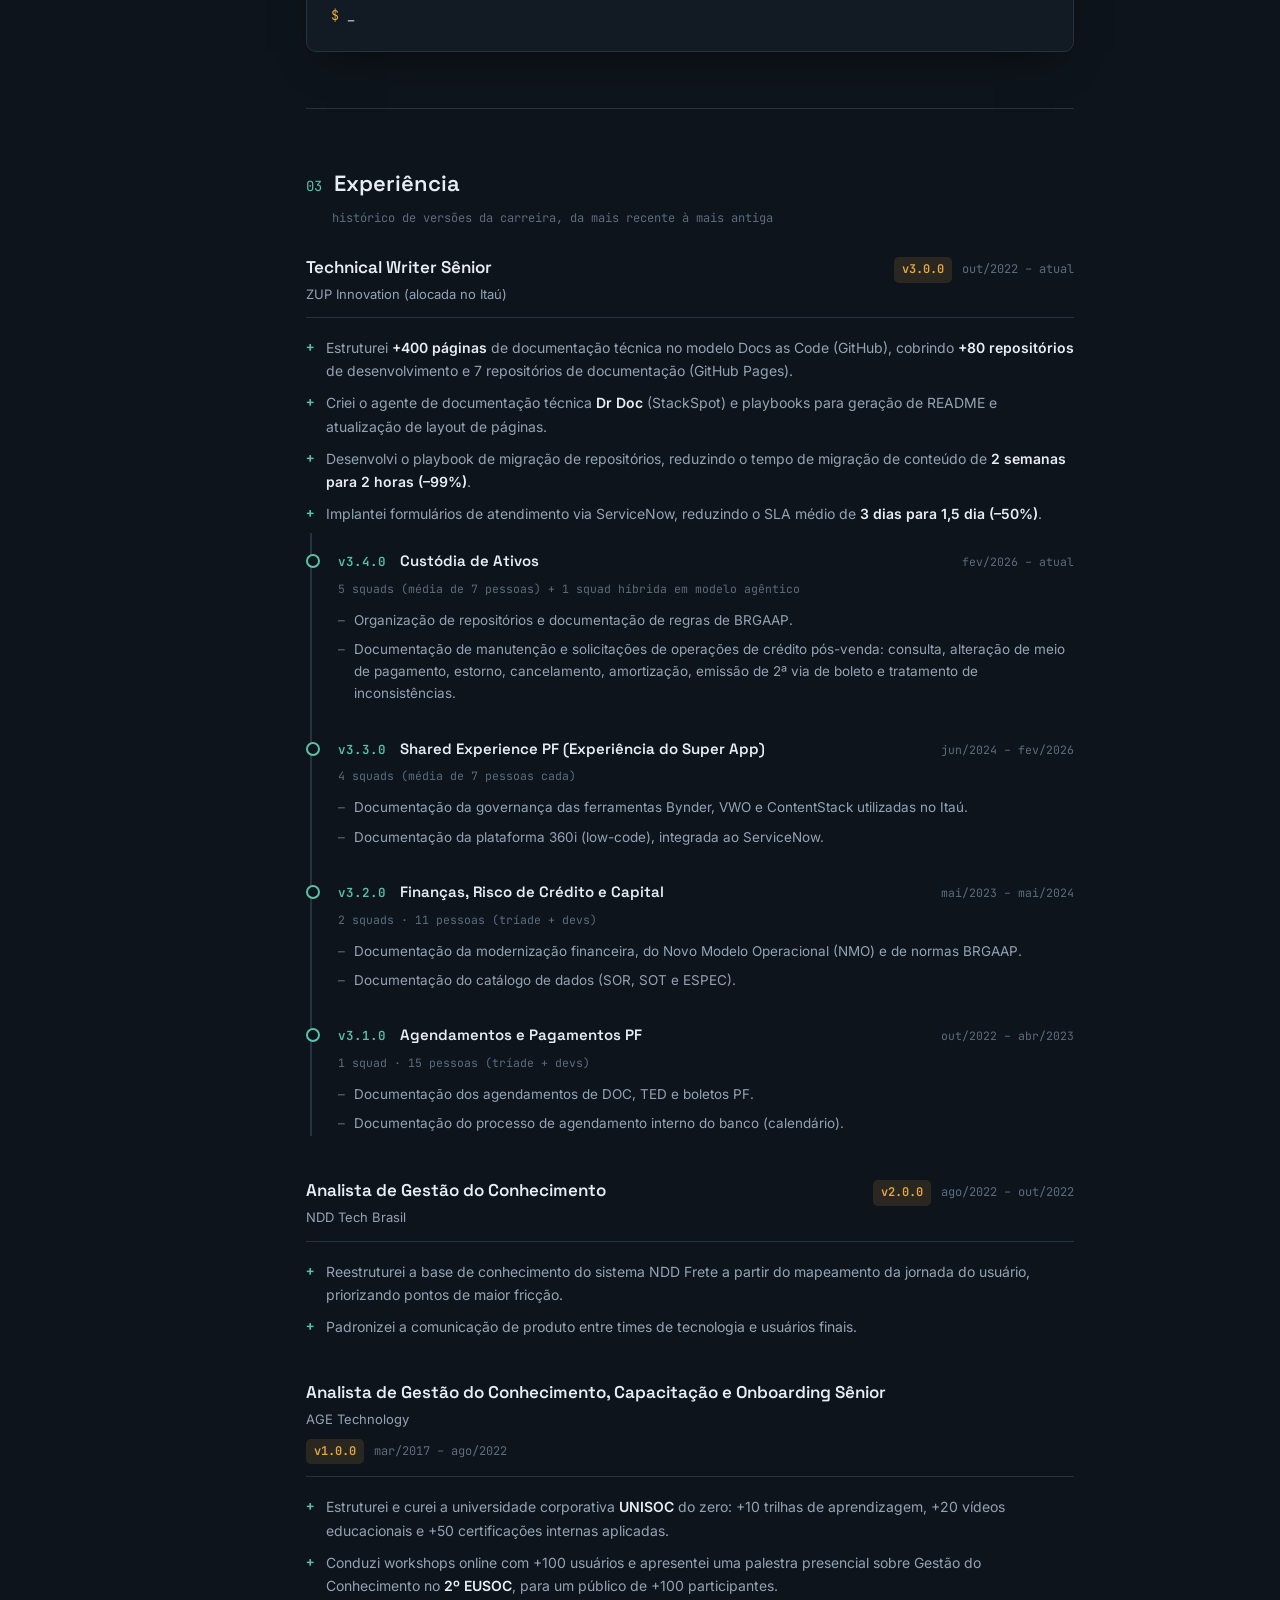
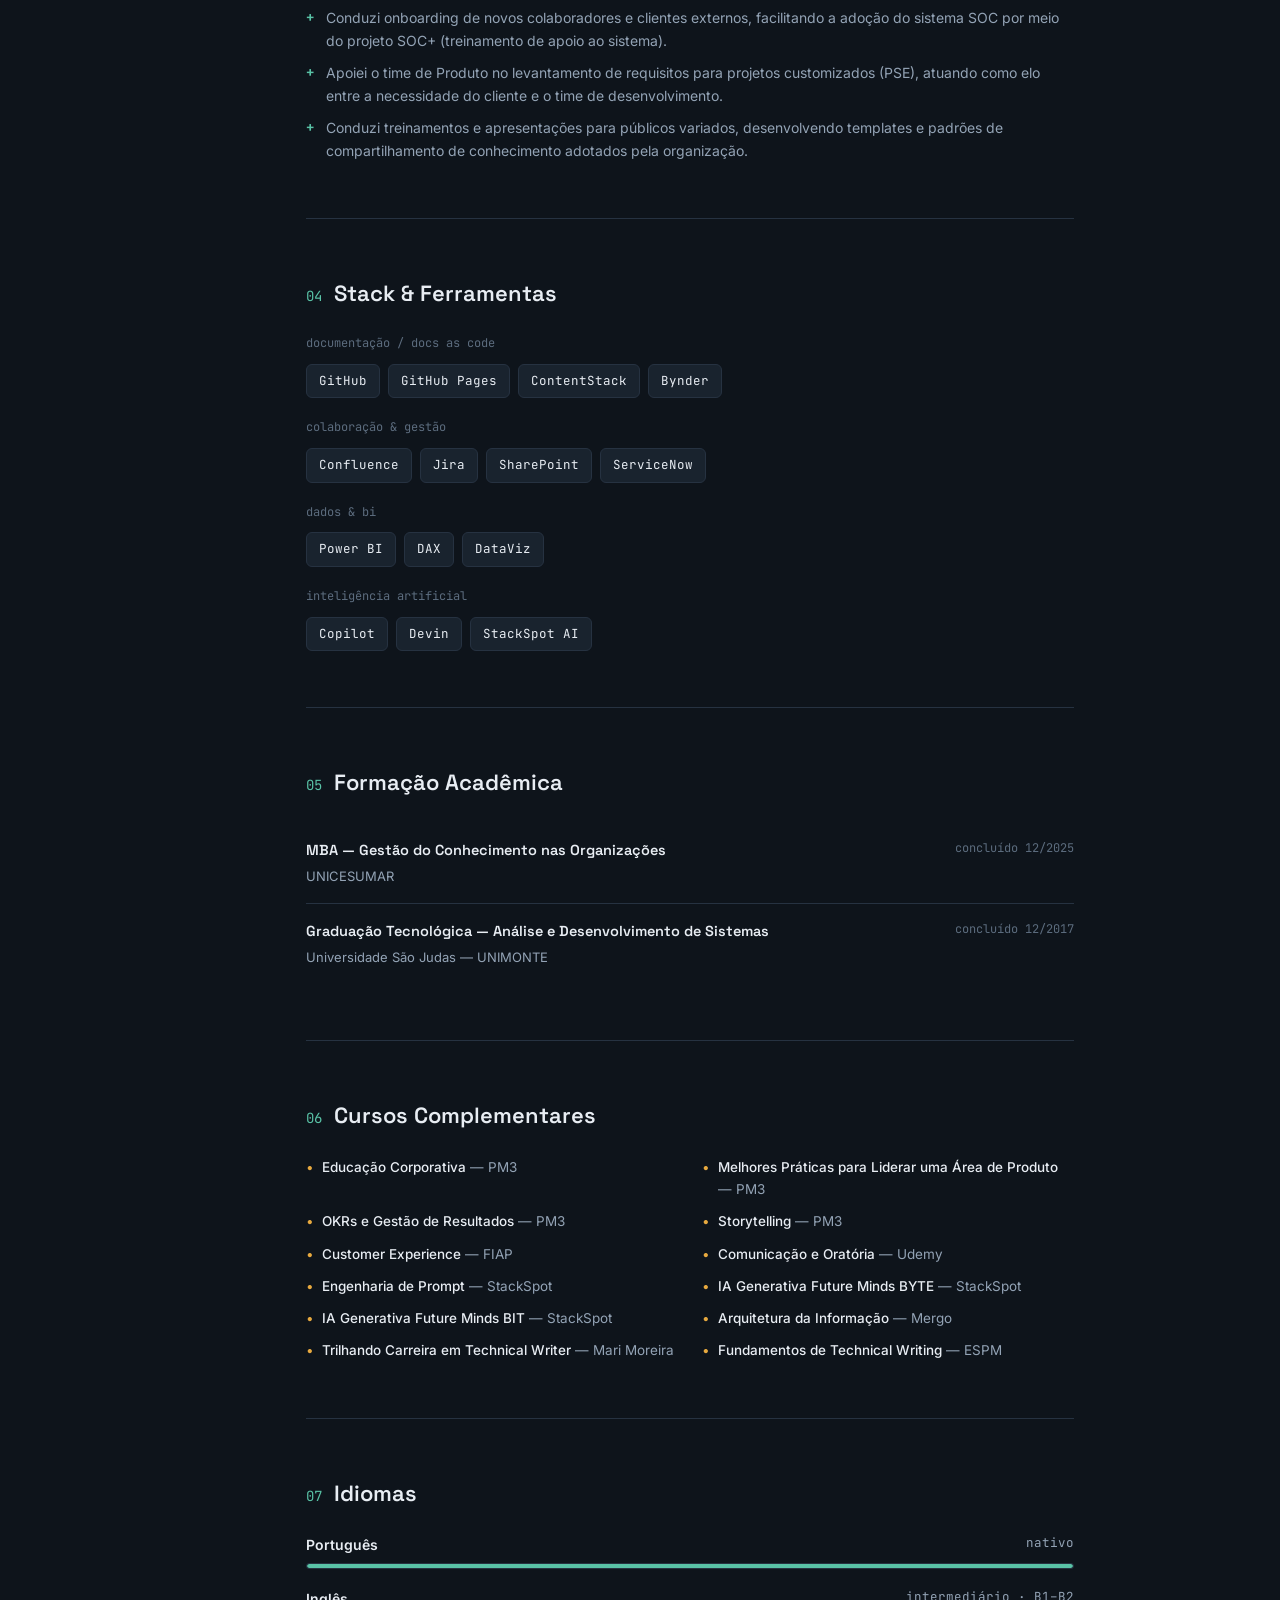
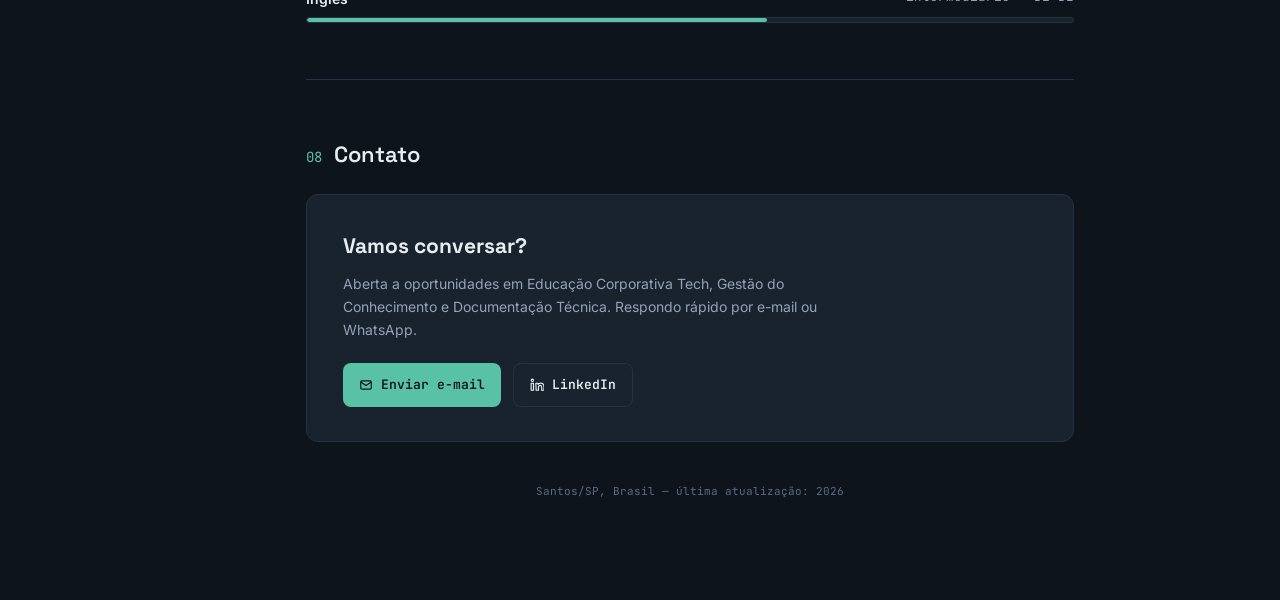
==== commit 0edd32e0: "Update name from 'Costa da Silva' to 'Pereira'" ====
--- a/index.html
+++ b/index.html
@@ -3,7 +3,7 @@
 <head>
 <meta charset="UTF-8">
 <meta name="viewport" content="width=device-width, initial-scale=1.0">
-<title>Ana Claudia Pereira Costa da Silva — Portfólio</title>
+<title>Ana Claudia Pereira — Portfólio</title>
 <link rel="preconnect" href="https://fonts.googleapis.com">
 <link rel="preconnect" href="https://fonts.gstatic.com" crossorigin>
 <link href="https://fonts.googleapis.com/css2?family=Space+Grotesk:wght@500;600;700&family=Inter:wght@400;500;600&family=JetBrains+Mono:wght@400;500;600&display=swap" rel="stylesheet">
@@ -612,7 +612,7 @@
   <nav class="sidebar">
     <div class="brand">
       <span class="tag">// portfolio.md</span>
-      <span class="name">Ana Claudia<br>Costa da Silva</span>
+      <span class="name">Ana Claudia<br>Pereira</span>
     </div>
     <ul class="navlist">
       <li><a href="#overview"><span class="idx">01</span>Visão Geral</a></li>
@@ -634,7 +634,7 @@
 
     <header class="hero" id="overview">
       <span class="eyebrow">// portfolio.md</span>
-      <h1>Ana Claudia Pereira<br>Costa da Silva</h1>
+      <h1>Ana Claudia Pereira</h1>
       <p class="role">Educação Corporativa Tech · Gestão do Conhecimento · Documentação Técnica &amp; Negócios</p>
 
       <div class="version-badge">
@@ -939,10 +939,6 @@
             <svg viewBox="0 0 24 24" fill="none" stroke-width="2" stroke-linecap="round" stroke-linejoin="round"><rect x="2" y="9" width="4" height="12"/><circle cx="4" cy="4" r="2"/><path d="M10 9h4v2c1-1.5 2.5-2.3 4.5-2.3 3 0 5.5 2 5.5 6.3V21h-4v-5.5c0-1.8-1-3-2.7-3-1.3 0-2.3.9-2.7 2.1-.1.3-.1.7-.1 1.1V21h-4z"/></svg>
             LinkedIn
           </a>
-          <a class="contact-btn secondary" href="tel:+5513988683146">
-            <svg viewBox="0 0 24 24" fill="none" stroke-width="2" stroke-linecap="round" stroke-linejoin="round"><path d="M22 16.9v3a2 2 0 0 1-2.2 2 19.8 19.8 0 0 1-8.6-3.1 19.5 19.5 0 0 1-6-6A19.8 19.8 0 0 1 2.1 4.2 2 2 0 0 1 4.1 2h3a2 2 0 0 1 2 1.7c.1.9.3 1.8.6 2.7a2 2 0 0 1-.5 2.1L8 9.7a16 16 0 0 0 6 6l1.2-1.2a2 2 0 0 1 2.1-.5c.9.3 1.8.5 2.7.6a2 2 0 0 1 1.7 2z"/></svg>
-            (13) 9 8868-3146
-          </a>
         </div>
       </div>
       <div class="footer-note">Santos/SP, Brasil — última atualização: 2026</div>
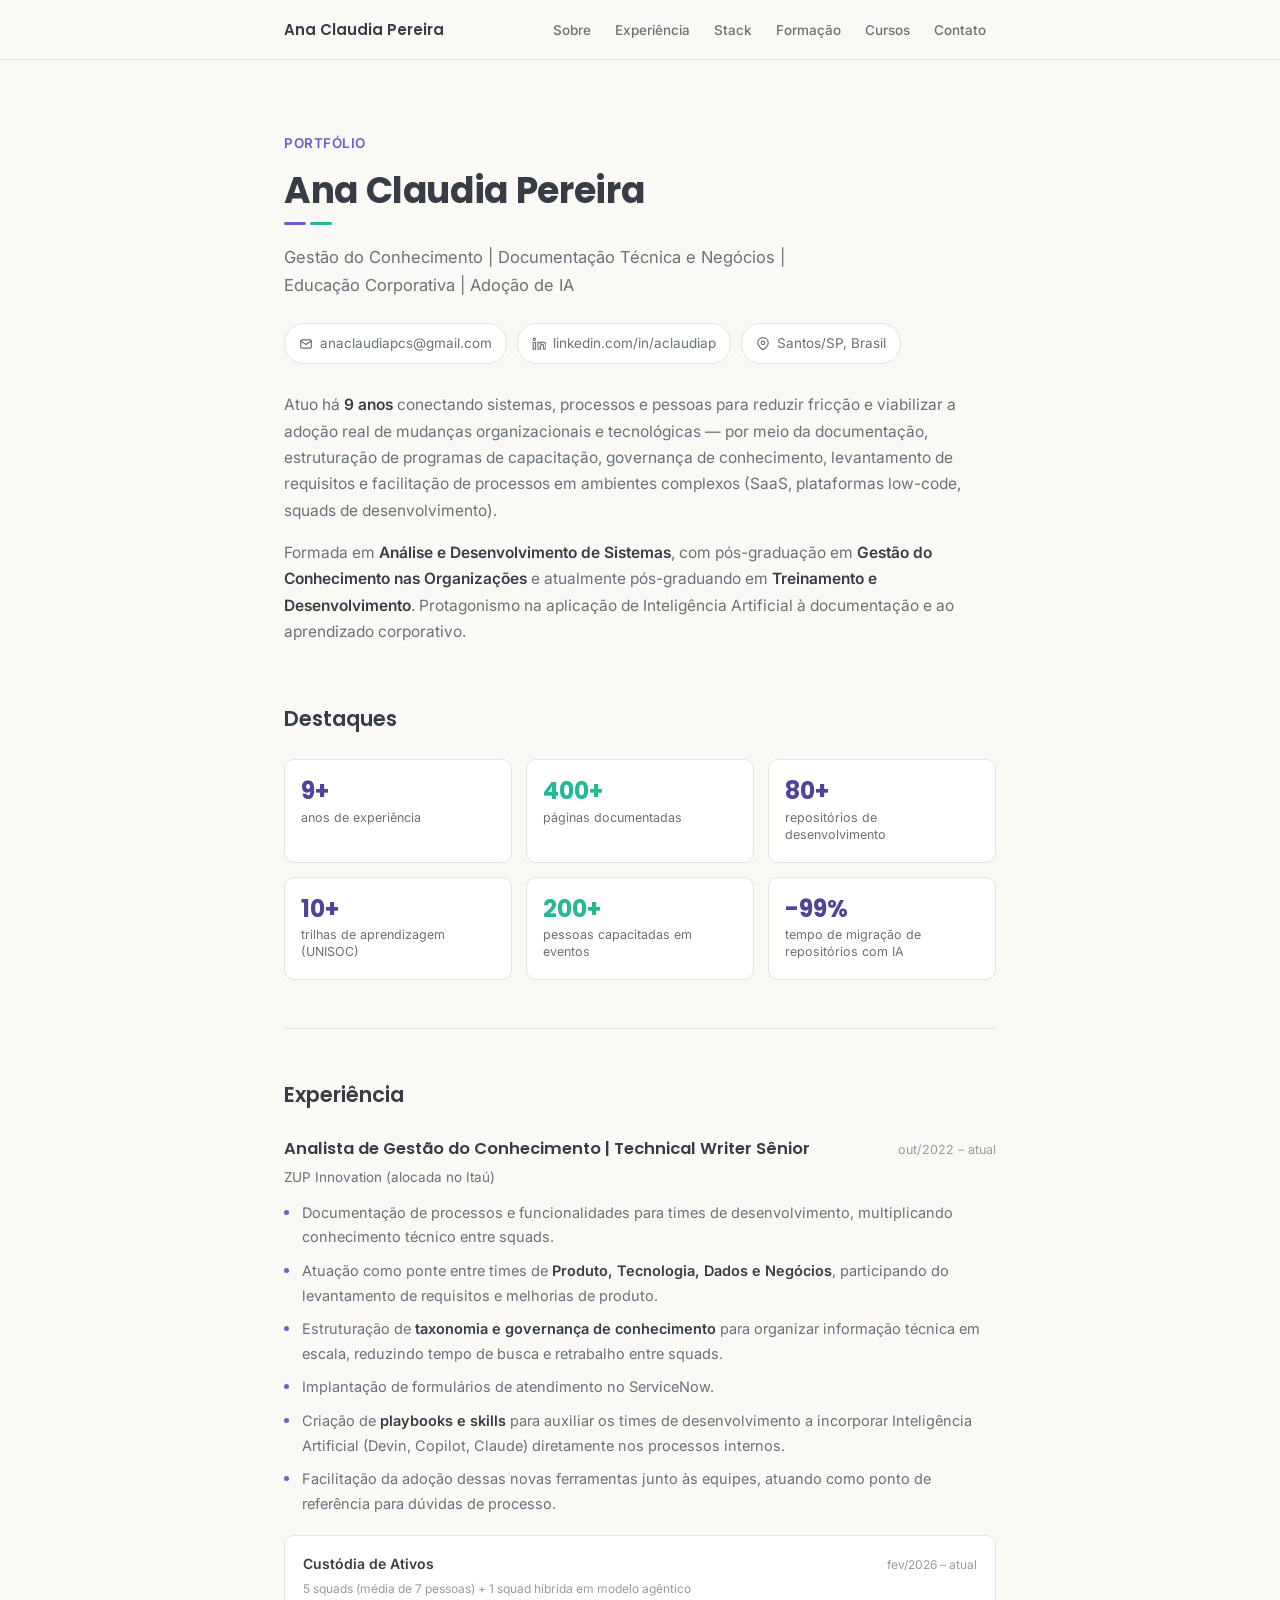
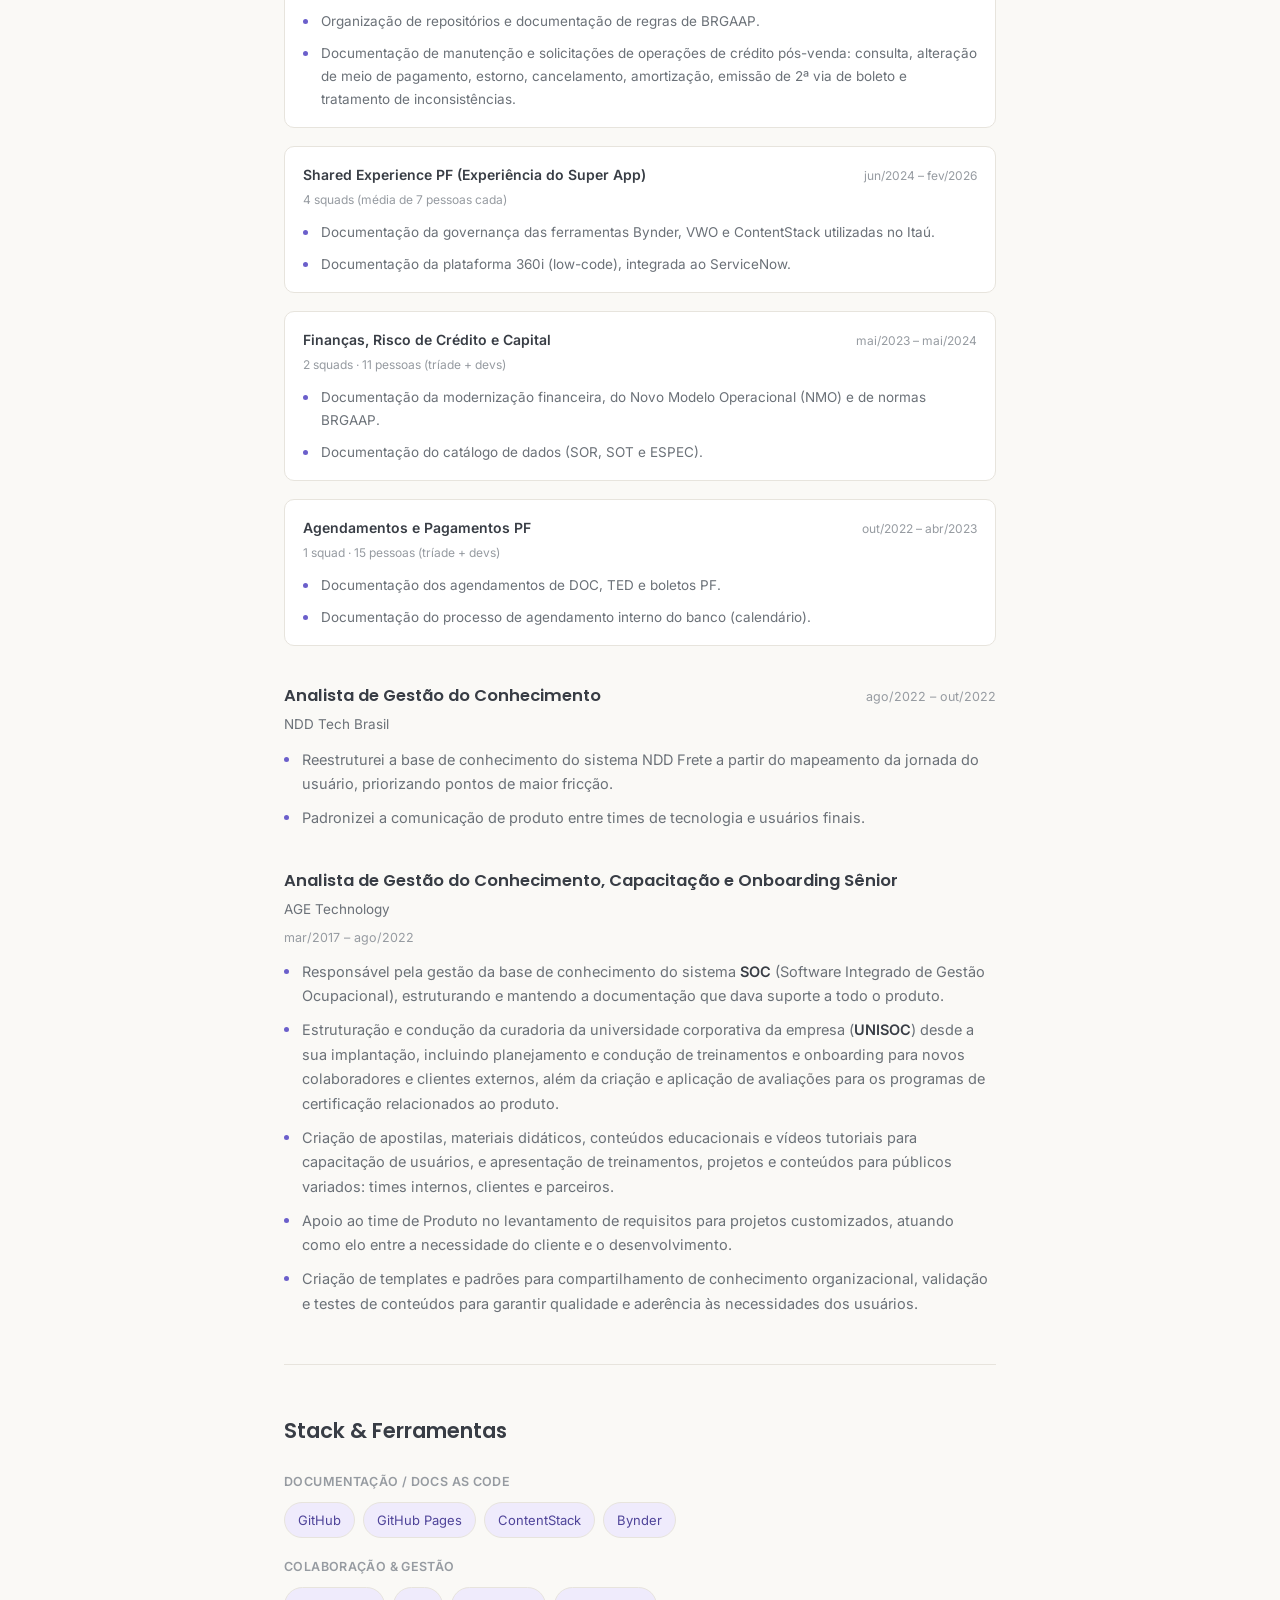
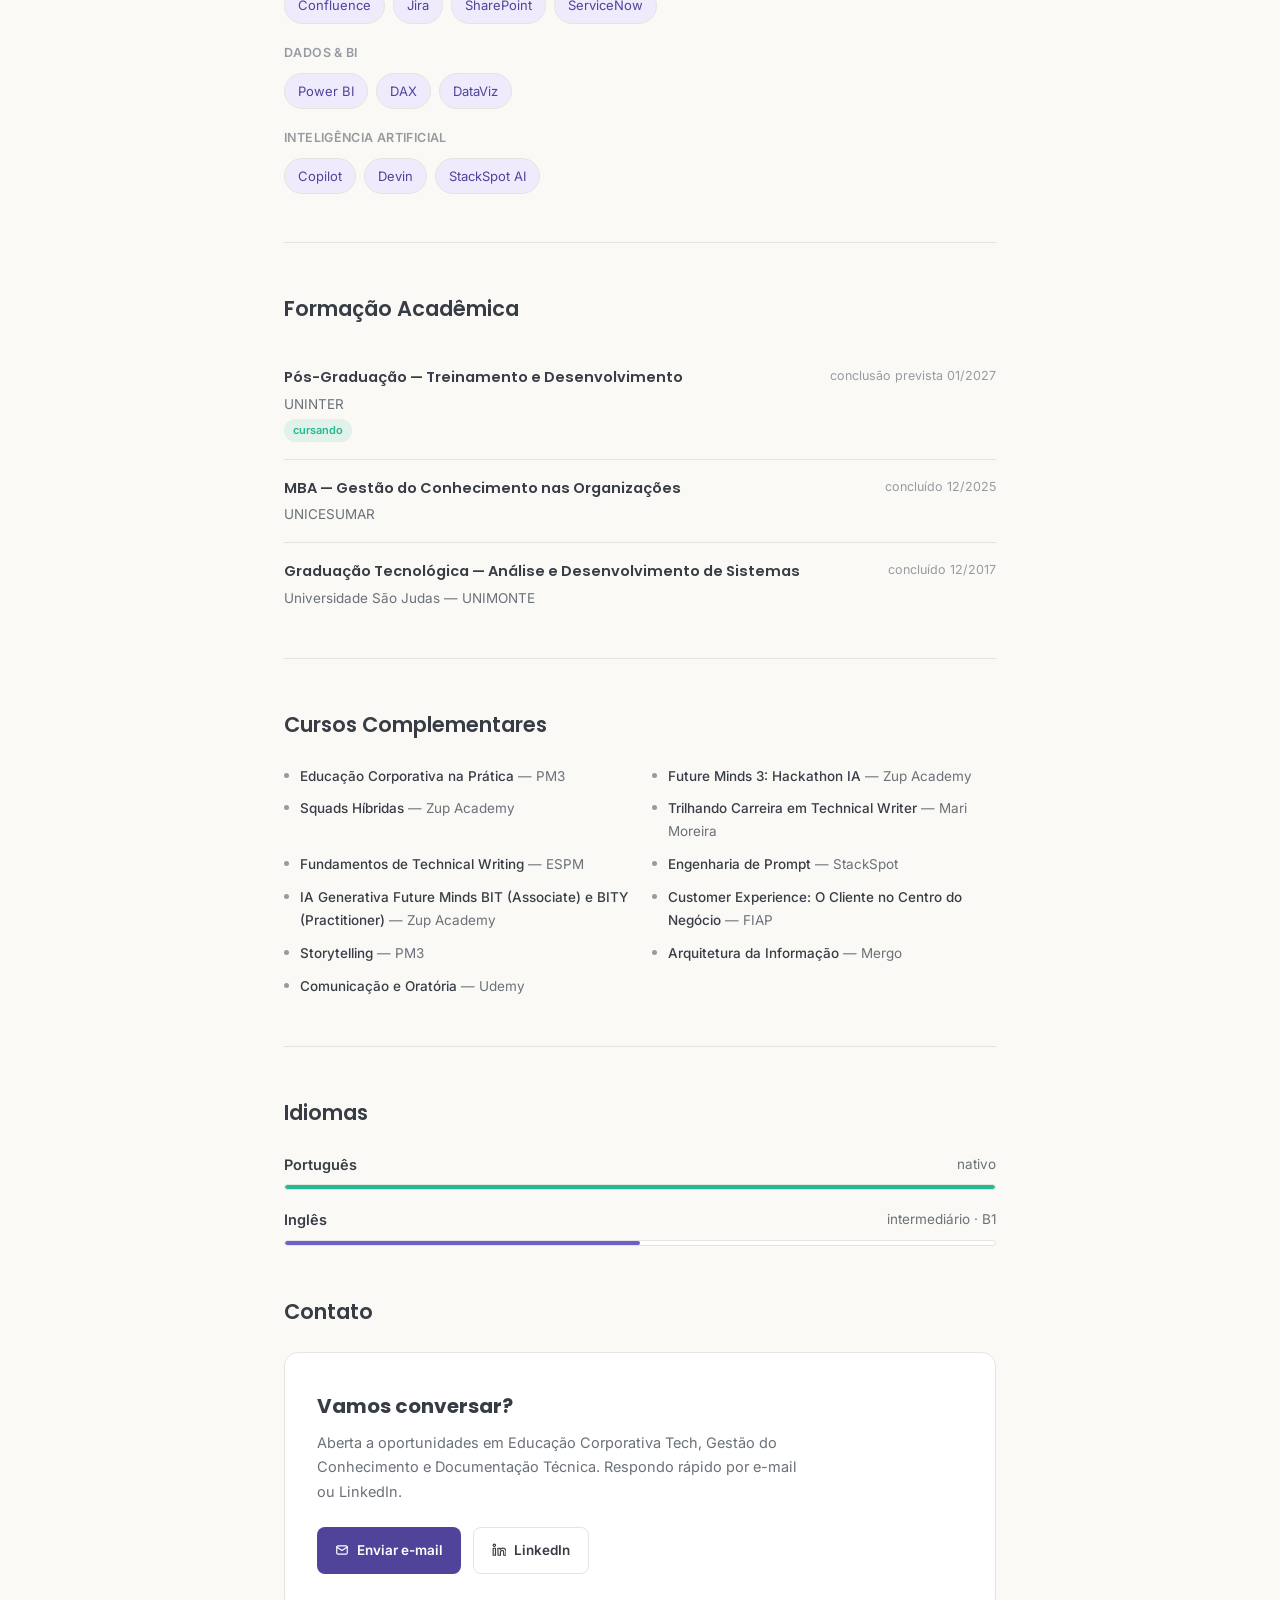
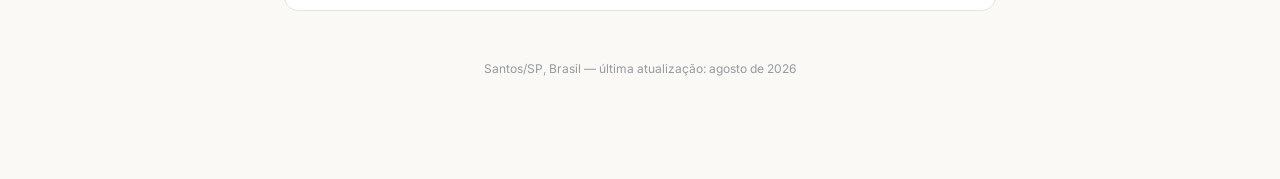
==== commit 004672c5: "novo layout" ====
--- a/index.html
+++ b/index.html
@@ -6,32 +6,30 @@
 <title>Ana Claudia Pereira — Portfólio</title>
 <link rel="preconnect" href="https://fonts.googleapis.com">
 <link rel="preconnect" href="https://fonts.gstatic.com" crossorigin>
-<link href="https://fonts.googleapis.com/css2?family=Space+Grotesk:wght@500;600;700&family=Inter:wght@400;500;600&family=JetBrains+Mono:wght@400;500;600&display=swap" rel="stylesheet">
+<link href="https://fonts.googleapis.com/css2?family=Poppins:wght@500;600;700&family=Inter:wght@400;500;600&display=swap" rel="stylesheet">
 <style>
   :root{
-    --bg: #0E141B;
-    --bg-elevated: #121A23;
-    --surface: #19232E;
-    --surface-2: #1F2A36;
-    --border: #263241;
-    --text: #E8EDF3;
-    --text-muted: #93A3B5;
-    --text-dim: #5C6C7E;
-    --accent: #59C2A6;
-    --accent-soft: rgba(89,194,166,0.13);
-    --accent-2: #E7A93F;
-    --accent-2-soft: rgba(231,169,63,0.13);
-    --font-display: 'Space Grotesk', sans-serif;
+    --bg: #FAF9F6;
+    --surface: #FFFFFF;
+    --border: #E7E4DD;
+    --text: #383D45;
+    --text-muted: #6B7178;
+    --text-dim: #969BA1;
+    --accent: #6B5FCB;
+    --accent-deep: #4F4499;
+    --accent-soft: rgba(107,95,203,0.10);
+    --mint: #24B893;
+    --mint-soft: rgba(36,184,147,0.12);
+    --lilac-soft: #EFEBFC;
+    --font-display: 'Poppins', sans-serif;
     --font-body: 'Inter', sans-serif;
-    --font-mono: 'JetBrains Mono', monospace;
-    --sidebar-w: 250px;
+    --maxw: 760px;
   }
 
   *{ box-sizing: border-box; }
   html{ scroll-behavior: smooth; }
   @media (prefers-reduced-motion: reduce){
     html{ scroll-behavior: auto; }
-    *{ animation-duration: 0.01ms !important; transition-duration: 0.01ms !important; }
   }
 
   body{
@@ -39,425 +37,274 @@
     background: var(--bg);
     color: var(--text);
     font-family: var(--font-body);
-    font-size: 15px;
-    line-height: 1.65;
+    font-size: 16px;
+    line-height: 1.7;
     -webkit-font-smoothing: antialiased;
   }
 
-  a{ color: inherit; }
+  a{ color: var(--accent-deep); text-decoration: none; }
+  a:hover{ text-decoration: underline; }
 
   ::selection{ background: var(--accent-soft); color: var(--text); }
 
-  /* ---------- Layout shell ---------- */
-  .shell{
-    display: flex;
-    min-height: 100vh;
-  }
-
-  /* ---------- Sidebar ---------- */
-  .sidebar{
-    width: var(--sidebar-w);
-    flex-shrink: 0;
+  .wrap{
+    max-width: var(--maxw);
+    margin: 0 auto;
+    padding: 72px 24px 100px;
+  }
+
+  /* ---------- Top nav ---------- */
+  .topnav{
     position: sticky;
     top: 0;
-    height: 100vh;
-    padding: 34px 26px;
-    border-right: 1px solid var(--border);
-    display: flex;
-    flex-direction: column;
-    gap: 30px;
-    background: var(--bg-elevated);
-  }
-
-  .brand{
-    display:flex;
-    flex-direction: column;
+    z-index: 10;
+    background: rgba(250,249,246,0.9);
+    backdrop-filter: blur(6px);
+    border-bottom: 1px solid var(--border);
+  }
+  .topnav-inner{
+    max-width: var(--maxw);
+    margin: 0 auto;
+    padding: 16px 24px;
+    display: flex;
+    align-items: center;
+    justify-content: space-between;
+    gap: 16px;
+  }
+  .topnav .brand{
+    font-family: var(--font-display);
+    font-weight: 600;
+    font-size: 15px;
+    color: var(--text);
+    white-space: nowrap;
+  }
+  .topnav .navlist{
+    list-style: none;
+    display: flex;
     gap: 4px;
-  }
-  .brand .tag{
-    font-family: var(--font-mono);
-    font-size: 11px;
-    color: var(--accent);
-    letter-spacing: 0.03em;
-  }
-  .brand .name{
-    font-family: var(--font-display);
-    font-weight: 600;
-    font-size: 17px;
-    line-height: 1.3;
-    color: var(--text);
-  }
-
-  .navlist{
-    list-style: none;
     padding: 0;
     margin: 0;
-    display: flex;
-    flex-direction: column;
-    gap: 2px;
-  }
-  .navlist a{
-    display: flex;
-    gap: 10px;
-    align-items: baseline;
+    overflow-x: auto;
+  }
+  .topnav .navlist a{
+    color: var(--text-muted);
+    font-size: 13.5px;
+    font-weight: 500;
+    padding: 6px 10px;
+    border-radius: 6px;
+    white-space: nowrap;
     text-decoration: none;
-    color: var(--text-muted);
+  }
+  .topnav .navlist a:hover{ background: var(--lilac-soft); color: var(--accent-deep); }
+
+  /* ---------- Hero ---------- */
+  .hero{ padding-bottom: 8px; }
+  .hero .eyebrow{
     font-size: 13.5px;
-    padding: 7px 10px;
-    border-radius: 6px;
-    transition: background 0.15s ease, color 0.15s ease;
-  }
-  .navlist a .idx{
-    font-family: var(--font-mono);
-    font-size: 11px;
-    color: var(--text-dim);
-    min-width: 18px;
-  }
-  .navlist a:hover{ background: var(--surface); color: var(--text); }
-  .navlist a.active{
-    background: var(--accent-soft);
+    font-weight: 600;
+    letter-spacing: 0.04em;
+    text-transform: uppercase;
     color: var(--accent);
-  }
-  .navlist a.active .idx{ color: var(--accent); }
-
-  .sidebar-footer{
-    margin-top: auto;
-    font-family: var(--font-mono);
-    font-size: 11px;
-    color: var(--text-dim);
-    display: flex;
-    flex-direction: column;
-    gap: 6px;
-  }
-  .status-dot{
-    display:inline-block;
-    width: 6px; height:6px;
-    border-radius: 50%;
-    background: var(--accent);
-    margin-right: 6px;
-    box-shadow: 0 0 0 3px var(--accent-soft);
-  }
-
-  /* ---------- Main content ---------- */
-  .content{
-    flex: 1;
-    min-width: 0;
-    padding: 64px 56px 100px;
-    max-width: 880px;
-  }
-
-  section{ scroll-margin-top: 34px; }
-
-  .section-head{
-    display: flex;
-    align-items: baseline;
-    gap: 12px;
-    margin: 0 0 22px;
-  }
-  .section-head .num{
-    font-family: var(--font-mono);
-    color: var(--accent);
-    font-size: 14px;
-  }
-  .section-head h2{
-    font-family: var(--font-display);
-    font-size: 22px;
-    font-weight: 600;
-    margin: 0;
-    color: var(--text);
-  }
-  .section-sub{
-    font-family: var(--font-mono);
-    font-size: 12px;
-    color: var(--text-dim);
-    margin: -14px 0 24px 26px;
-  }
-
-  hr.rule{
-    border: none;
-    border-top: 1px solid var(--border);
-    margin: 56px 0;
-  }
-
-  /* ---------- Hero ---------- */
-  .hero{
-    padding-bottom: 8px;
-  }
-  .hero .eyebrow{
-    font-family: var(--font-mono);
-    font-size: 12.5px;
-    color: var(--accent);
-    margin-bottom: 18px;
+    margin-bottom: 14px;
     display: block;
   }
   .hero h1{
     font-family: var(--font-display);
-    font-size: 40px;
+    font-size: 36px;
     font-weight: 700;
-    line-height: 1.15;
+    line-height: 1.2;
     margin: 0 0 10px;
     letter-spacing: -0.01em;
   }
+  .hero .accent-rule{
+    display: flex;
+    gap: 4px;
+    margin: 0 0 18px;
+  }
+  .hero .accent-rule span{
+    display: block;
+    width: 22px;
+    height: 3px;
+    border-radius: 2px;
+    background: var(--accent);
+  }
+  .hero .accent-rule span:last-child{ background: var(--mint); }
   .hero .role{
-    font-size: 16px;
-    color: var(--text-muted);
-    margin: 0 0 28px;
+    font-size: 16.5px;
+    color: var(--text-muted);
+    margin: 0 0 24px;
     max-width: 560px;
-  }
-
-  .version-badge{
-    display: inline-flex;
-    align-items: center;
-    gap: 10px;
-    background: var(--surface);
-    border: 1px solid var(--border);
-    border-radius: 8px;
-    padding: 10px 16px;
-    margin-bottom: 28px;
-  }
-  .version-badge .v{
-    font-family: var(--font-mono);
-    font-weight: 600;
-    font-size: 15px;
-    color: var(--accent);
-    background: var(--accent-soft);
-    padding: 3px 9px;
-    border-radius: 5px;
-  }
-  .version-badge .label{
-    font-size: 13px;
-    color: var(--text-muted);
   }
 
   .meta-row{
     display: flex;
     flex-wrap: wrap;
     gap: 10px;
+    margin-bottom: 28px;
   }
   .meta-pill{
     display: inline-flex;
     align-items: center;
     gap: 7px;
-    font-family: var(--font-mono);
-    font-size: 12.5px;
+    font-size: 13.5px;
     color: var(--text-muted);
     background: var(--surface);
     border: 1px solid var(--border);
-    padding: 7px 12px;
+    padding: 8px 14px;
     border-radius: 20px;
     text-decoration: none;
     transition: border-color 0.15s ease, color 0.15s ease;
   }
-  .meta-pill:hover{ border-color: var(--accent); color: var(--text); }
-  .meta-pill svg{ width: 13px; height: 13px; stroke: currentColor; flex-shrink:0; }
-
-  /* ---------- About paragraph ---------- */
+  .meta-pill:hover{ border-color: var(--accent); color: var(--accent-deep); text-decoration: none; }
+  .meta-pill svg{ width: 14px; height: 14px; stroke: currentColor; flex-shrink:0; }
+
+  /* ---------- Sections ---------- */
+  section{ scroll-margin-top: 88px; padding: 48px 0; border-bottom: 1px solid var(--border); }
+  section:last-of-type{ border-bottom: none; }
+
+  .section-head{
+    margin: 0 0 22px;
+  }
+  .section-head h2{
+    font-family: var(--font-display);
+    font-size: 21px;
+    font-weight: 600;
+    margin: 0;
+    color: var(--text);
+  }
+
   .about-text{
     color: var(--text-muted);
-    font-size: 15px;
+    font-size: 15.5px;
     max-width: 680px;
-  }
+    margin: 0 0 16px;
+  }
+  .about-text:last-child{ margin-bottom: 0; }
   .about-text strong{ color: var(--text); font-weight: 600; }
 
-  /* ---------- Terminal (highlights) ---------- */
-  .terminal{
-    background: var(--bg-elevated);
+  /* ---------- Highlights ---------- */
+  .stat-grid{
+    display: grid;
+    grid-template-columns: repeat(3, 1fr);
+    gap: 14px;
+  }
+  .stat-card{
+    background: var(--surface);
     border: 1px solid var(--border);
     border-radius: 10px;
-    overflow: hidden;
-    box-shadow: 0 20px 40px -20px rgba(0,0,0,0.5);
-  }
-  .terminal-bar{
-    display: flex;
-    align-items: center;
-    gap: 8px;
-    padding: 11px 16px;
-    background: var(--surface);
-    border-bottom: 1px solid var(--border);
-  }
-  .terminal-bar .dot{ width: 10px; height:10px; border-radius:50%; }
-  .dot.r{ background:#E5786D; }
-  .dot.y{ background:#E7C56C; }
-  .dot.g{ background:#61C454; }
-  .terminal-bar .fname{
-    font-family: var(--font-mono);
-    font-size: 12px;
-    color: var(--text-dim);
-    margin-left: 6px;
-  }
-  .terminal-body{
-    padding: 22px 24px;
-    font-family: var(--font-mono);
-    font-size: 13.5px;
-    line-height: 1.9;
-    overflow-x: auto;
-  }
-  .terminal-body .prompt{ color: var(--accent-2); }
-  .terminal-body .cmd{ color: var(--text); }
-  .terminal-body .line{ display:block; color: var(--text-muted); white-space: pre-wrap; }
-  .terminal-body .metric{ color: var(--accent); font-weight: 600; }
-  .terminal-body .comment{ color: var(--text-dim); }
-
-  /* ---------- Changelog / experience ---------- */
-  .release-group{
-    margin-bottom: 40px;
-  }
-  .release-group:last-child{ margin-bottom: 0; }
-
-  .company-head{
+    padding: 18px 16px;
+  }
+  .stat-card .num{
+    font-family: var(--font-display);
+    font-size: 24px;
+    font-weight: 700;
+    color: var(--accent-deep);
+    line-height: 1.1;
+    margin-bottom: 4px;
+  }
+  .stat-card:nth-child(3n+2) .num{ color: var(--mint); }
+  .stat-card .label{
+    font-size: 12.5px;
+    color: var(--text-muted);
+    line-height: 1.4;
+  }
+
+  /* ---------- Experience ---------- */
+  .job{ margin-bottom: 36px; }
+  .job:last-child{ margin-bottom: 0; }
+
+  .job-head{
     display: flex;
     flex-wrap: wrap;
     align-items: baseline;
     justify-content: space-between;
-    gap: 8px 16px;
-    padding-bottom: 12px;
-    margin-bottom: 18px;
-    border-bottom: 1px solid var(--border);
-  }
-  .company-head .titles h3{
+    gap: 6px 16px;
+    margin-bottom: 12px;
+  }
+  .job-head h3{
     font-family: var(--font-display);
-    font-size: 17px;
+    font-size: 16.5px;
     font-weight: 600;
     margin: 0 0 3px;
     color: var(--text);
   }
-  .company-head .titles .org{
-    font-size: 13px;
-    color: var(--text-muted);
-  }
-  .company-head .tagwrap{
-    display: flex;
-    align-items: center;
-    gap: 10px;
-    font-family: var(--font-mono);
-    font-size: 12px;
+  .job-head .org{ font-size: 13.5px; color: var(--text-muted); }
+  .job-head .dates{
+    font-size: 12.5px;
+    color: var(--text-dim);
     white-space: nowrap;
   }
-  .vtag{
-    background: var(--accent-2-soft);
-    color: var(--accent-2);
-    padding: 3px 8px;
-    border-radius: 5px;
-    font-weight: 600;
-  }
-  .dates{ color: var(--text-dim); }
-
-  .top-bullets{
-    list-style: none;
-    padding: 0;
-    margin: 0 0 8px;
-    display: flex;
-    flex-direction: column;
-    gap: 9px;
-  }
-  .top-bullets li{
-    position: relative;
-    padding-left: 20px;
-    font-size: 14px;
-    color: var(--text-muted);
-  }
-  .top-bullets li::before{
-    content: "+";
-    position: absolute;
-    left: 0;
-    color: var(--accent);
-    font-family: var(--font-mono);
-    font-weight: 600;
-  }
-  .top-bullets li strong{ color: var(--text); font-weight: 600; }
-
-  .release{
-    position: relative;
-    padding: 16px 0 16px 26px;
-    margin-left: 4px;
-    border-left: 2px solid var(--border);
-  }
-  .release:last-child{ padding-bottom: 2px; }
-  .release::before{
-    content: "";
-    position: absolute;
-    left: -6px;
-    top: 21px;
-    width: 10px;
-    height: 10px;
-    border-radius: 50%;
-    background: var(--bg);
-    border: 2px solid var(--accent);
-  }
-  .release-head{
-    display: flex;
-    flex-wrap: wrap;
-    align-items: baseline;
-    gap: 8px 14px;
-    margin-bottom: 6px;
-  }
-  .release-head .rv{
-    font-family: var(--font-mono);
-    font-size: 12.5px;
-    font-weight: 600;
-    color: var(--accent);
-  }
-  .release-head .rname{
-    font-family: var(--font-display);
-    font-weight: 600;
-    font-size: 15px;
-    color: var(--text);
-  }
-  .release-head .rdate{
-    font-family: var(--font-mono);
-    font-size: 11.5px;
-    color: var(--text-dim);
-    margin-left: auto;
-  }
-  .release-tags{
-    font-family: var(--font-mono);
-    font-size: 11.5px;
-    color: var(--text-dim);
-    margin-bottom: 10px;
-  }
-  .release ul{
+
+  .bullets{
     list-style: none;
     padding: 0;
     margin: 0;
     display: flex;
     flex-direction: column;
-    gap: 7px;
-  }
-  .release ul li{
+    gap: 9px;
+  }
+  .bullets li{
     position: relative;
-    padding-left: 16px;
-    font-size: 13.5px;
-    color: var(--text-muted);
-  }
-  .release ul li::before{
-    content: "–";
+    padding-left: 18px;
+    font-size: 14.5px;
+    color: var(--text-muted);
+  }
+  .bullets li::before{
+    content: "";
     position: absolute;
     left: 0;
-    color: var(--text-dim);
-  }
+    top: 9px;
+    width: 5px;
+    height: 5px;
+    border-radius: 50%;
+    background: var(--accent);
+  }
+  .bullets li strong{ color: var(--text); font-weight: 600; }
+
+  .subrole{
+    margin-top: 18px;
+    padding: 16px 18px;
+    background: var(--surface);
+    border: 1px solid var(--border);
+    border-radius: 10px;
+  }
+  .subrole:first-of-type{ margin-top: 20px; }
+  .subrole-head{
+    display: flex;
+    flex-wrap: wrap;
+    align-items: baseline;
+    justify-content: space-between;
+    gap: 6px 12px;
+    margin-bottom: 4px;
+  }
+  .subrole-head .name{
+    font-weight: 600;
+    font-size: 14px;
+    color: var(--text);
+  }
+  .subrole-head .dates{ font-size: 12px; color: var(--text-dim); }
+  .subrole-tags{ font-size: 12px; color: var(--text-dim); margin-bottom: 10px; }
+  .subrole .bullets li{ font-size: 13.5px; }
 
   /* ---------- Stack tags ---------- */
-  .stack-group{ margin-bottom: 20px; }
+  .stack-group{ margin-bottom: 18px; }
   .stack-group:last-child{ margin-bottom: 0; }
   .stack-label{
-    font-family: var(--font-mono);
-    font-size: 12px;
+    font-size: 12.5px;
+    font-weight: 600;
     color: var(--text-dim);
+    text-transform: uppercase;
+    letter-spacing: 0.03em;
     margin-bottom: 10px;
   }
-  .tag-row{
-    display: flex;
-    flex-wrap: wrap;
-    gap: 8px;
-  }
+  .tag-row{ display: flex; flex-wrap: wrap; gap: 8px; }
   .tag-pill{
-    font-family: var(--font-mono);
-    font-size: 12.5px;
-    color: var(--text);
-    background: var(--surface);
+    font-size: 13px;
+    color: var(--accent-deep);
+    background: var(--lilac-soft);
     border: 1px solid var(--border);
-    padding: 6px 12px;
-    border-radius: 6px;
+    padding: 6px 13px;
+    border-radius: 20px;
   }
 
   /* ---------- Education ---------- */
@@ -468,7 +315,8 @@
     padding: 16px 0;
     border-bottom: 1px solid var(--border);
   }
-  .edu-item:last-child{ border-bottom: none; }
+  .edu-item:last-child{ border-bottom: none; padding-bottom: 0; }
+  .edu-item:first-child{ padding-top: 0; }
   .edu-item .degree{
     font-family: var(--font-display);
     font-weight: 600;
@@ -476,13 +324,23 @@
     color: var(--text);
     margin-bottom: 3px;
   }
-  .edu-item .inst{ font-size: 13px; color: var(--text-muted); }
+  .edu-item .inst{ font-size: 13.5px; color: var(--text-muted); }
   .edu-item .when{
-    font-family: var(--font-mono);
-    font-size: 12px;
+    font-size: 12.5px;
     color: var(--text-dim);
     white-space: nowrap;
     align-self: flex-start;
+    text-align: right;
+  }
+  .status-chip{
+    display: inline-block;
+    font-size: 11px;
+    font-weight: 600;
+    color: var(--mint);
+    background: var(--mint-soft);
+    padding: 2px 9px;
+    border-radius: 20px;
+    margin-top: 4px;
   }
 
   /* ---------- Certifications ---------- */
@@ -498,10 +356,14 @@
     color: var(--text-muted);
   }
   .cert-item::before{
-    content: "•";
+    content: "";
     position: absolute;
     left: 0;
-    color: var(--accent-2);
+    top: 8px;
+    width: 5px;
+    height: 5px;
+    border-radius: 50%;
+    background: var(--text-dim);
   }
   .cert-item strong{ color: var(--text); font-weight: 500; }
 
@@ -511,12 +373,11 @@
   .lang-top{
     display: flex;
     justify-content: space-between;
-    font-family: var(--font-mono);
-    font-size: 12.5px;
+    font-size: 13.5px;
     color: var(--text-muted);
     margin-bottom: 7px;
   }
-  .lang-top strong{ color: var(--text); font-family: var(--font-body); font-weight: 600; font-size: 14px; }
+  .lang-top strong{ color: var(--text); font-weight: 600; font-size: 14.5px; }
   .meter{
     height: 6px;
     background: var(--surface);
@@ -525,46 +386,41 @@
     overflow: hidden;
   }
   .meter-fill{ height: 100%; background: var(--accent); border-radius: 4px; }
-
-  /* ---------- Contact / footer ---------- */
+  .lang-item:nth-child(2) .meter-fill{ background: var(--mint); }
+
+  /* ---------- Contact ---------- */
   .contact-box{
     background: var(--surface);
     border: 1px solid var(--border);
-    border-radius: 12px;
-    padding: 34px 36px;
-    text-align: left;
+    border-radius: 14px;
+    padding: 36px 32px;
   }
   .contact-box h2{
     font-family: var(--font-display);
-    font-size: 21px;
+    font-size: 20px;
     margin: 0 0 8px;
   }
   .contact-box p{
     color: var(--text-muted);
     margin: 0 0 22px;
     max-width: 480px;
-    font-size: 14px;
-  }
-  .contact-links{
-    display: flex;
-    flex-wrap: wrap;
-    gap: 12px;
-  }
+    font-size: 14.5px;
+  }
+  .contact-links{ display: flex; flex-wrap: wrap; gap: 12px; }
   .contact-btn{
     display: inline-flex;
     align-items: center;
     gap: 8px;
-    font-family: var(--font-mono);
-    font-size: 13px;
+    font-size: 13.5px;
+    font-weight: 600;
     text-decoration: none;
-    color: var(--bg);
-    background: var(--accent);
-    padding: 10px 16px;
+    color: #fff;
+    background: var(--accent-deep);
+    padding: 11px 18px;
     border-radius: 8px;
-    font-weight: 600;
-    transition: transform 0.15s ease, box-shadow 0.15s ease;
-  }
-  .contact-btn:hover{ transform: translateY(-1px); box-shadow: 0 8px 20px -8px var(--accent-soft); }
+    transition: opacity 0.15s ease;
+  }
+  .contact-btn:hover{ opacity: 0.88; text-decoration: none; }
   .contact-btn.secondary{
     color: var(--text);
     background: transparent;
@@ -573,382 +429,305 @@
   .contact-btn svg{ width: 14px; height: 14px; stroke: currentColor; }
 
   .footer-note{
-    margin-top: 40px;
-    font-family: var(--font-mono);
-    font-size: 11px;
+    margin-top: 48px;
+    font-size: 12px;
     color: var(--text-dim);
     text-align: center;
   }
 
   /* ---------- Mobile ---------- */
-  @media (max-width: 900px){
-    .shell{ flex-direction: column; }
-    .sidebar{
-      width: 100%;
-      height: auto;
-      position: sticky;
-      top: 0;
-      flex-direction: row;
-      align-items: center;
-      padding: 14px 18px;
-      gap: 16px;
-      overflow-x: auto;
-      z-index: 10;
-    }
-    .brand{ flex-shrink: 0; }
-    .navlist{ flex-direction: row; gap: 4px; }
-    .navlist a{ white-space: nowrap; }
-    .sidebar-footer{ display: none; }
-    .content{ padding: 40px 20px 70px; max-width: 100%; }
-    .hero h1{ font-size: 30px; }
+  @media (max-width: 640px){
+    .wrap{ padding: 0 18px 70px; }
+    .topnav-inner{ padding: 14px 18px; }
+    .topnav .navlist{ display: none; }
+    .hero{ padding-top: 32px; }
+    .hero h1{ font-size: 28px; }
+    .stat-grid{ grid-template-columns: 1fr 1fr; }
     .cert-grid{ grid-template-columns: 1fr; }
-    .release-head .rdate{ margin-left: 0; }
+    .edu-item{ flex-direction: column; gap: 4px; }
+    .edu-item .when{ text-align: left; }
   }
 </style>
 </head>
 <body>
 
-<div class="shell">
-  <nav class="sidebar">
-    <div class="brand">
-      <span class="tag">// portfolio.md</span>
-      <span class="name">Ana Claudia<br>Pereira</span>
-    </div>
+<nav class="topnav">
+  <div class="topnav-inner">
+    <span class="brand">Ana Claudia Pereira</span>
     <ul class="navlist">
-      <li><a href="#overview"><span class="idx">01</span>Visão Geral</a></li>
-      <li><a href="#highlights"><span class="idx">02</span>Destaques</a></li>
-      <li><a href="#experience"><span class="idx">03</span>Experiência</a></li>
-      <li><a href="#stack"><span class="idx">04</span>Stack</a></li>
-      <li><a href="#education"><span class="idx">05</span>Formação</a></li>
-      <li><a href="#certifications"><span class="idx">06</span>Certificações</a></li>
-      <li><a href="#languages"><span class="idx">07</span>Idiomas</a></li>
-      <li><a href="#contact"><span class="idx">08</span>Contato</a></li>
+      <li><a href="#overview">Sobre</a></li>
+      <li><a href="#experience">Experiência</a></li>
+      <li><a href="#stack">Stack</a></li>
+      <li><a href="#education">Formação</a></li>
+      <li><a href="#certifications">Cursos</a></li>
+      <li><a href="#contact">Contato</a></li>
     </ul>
-    <div class="sidebar-footer">
-      <div><span class="status-dot"></span>disponível para novas oportunidades</div>
-      <div>Santos/SP, Brasil</div>
-    </div>
-  </nav>
-
-  <main class="content">
-
-    <header class="hero" id="overview">
-      <span class="eyebrow">// portfolio.md</span>
-      <h1>Ana Claudia Pereira</h1>
-      <p class="role">Educação Corporativa Tech · Gestão do Conhecimento · Documentação Técnica &amp; Negócios</p>
-
-      <div class="version-badge">
-        <span class="v">v9.0.0</span>
-        <span class="label">anos conectando sistemas, processos e pessoas em ambientes de tecnologia</span>
-      </div>
-
-      <div class="meta-row">
-        <a class="meta-pill" href="mailto:anaclaudiapcs@gmail.com">
+  </div>
+</nav>
+
+<div class="wrap">
+
+  <header class="hero" id="overview">
+    <span class="eyebrow">Portfólio</span>
+    <h1>Ana Claudia Pereira</h1>
+    <div class="accent-rule"><span></span><span></span></div>
+    <p class="role">Gestão do Conhecimento | Documentação Técnica e Negócios | Educação Corporativa | Adoção de IA</p>
+
+    <div class="meta-row">
+      <a class="meta-pill" href="mailto:anaclaudiapcs@gmail.com">
+        <svg viewBox="0 0 24 24" fill="none" stroke-width="2" stroke-linecap="round" stroke-linejoin="round"><rect x="3" y="5" width="18" height="14" rx="2"/><path d="M3 7l9 6 9-6"/></svg>
+        anaclaudiapcs@gmail.com
+      </a>
+      <a class="meta-pill" href="http://www.linkedin.com/aclaudiap/" target="_blank" rel="noopener">
+        <svg viewBox="0 0 24 24" fill="none" stroke-width="2" stroke-linecap="round" stroke-linejoin="round"><rect x="2" y="9" width="4" height="12"/><circle cx="4" cy="4" r="2"/><path d="M10 9h4v2c1-1.5 2.5-2.3 4.5-2.3 3 0 5.5 2 5.5 6.3V21h-4v-5.5c0-1.8-1-3-2.7-3-1.3 0-2.3.9-2.7 2.1-.1.3-.1.7-.1 1.1V21h-4z"/></svg>
+        linkedin.com/in/aclaudiap
+      </a>
+      <span class="meta-pill">
+        <svg viewBox="0 0 24 24" fill="none" stroke-width="2" stroke-linecap="round" stroke-linejoin="round"><path d="M21 10c0 6-9 12-9 12s-9-6-9-12a9 9 0 0 1 18 0z"/><circle cx="12" cy="10" r="3"/></svg>
+        Santos/SP, Brasil
+      </span>
+    </div>
+
+    <p class="about-text">
+      Atuo há <strong>9 anos</strong> conectando sistemas, processos e pessoas para reduzir fricção e viabilizar a adoção real de mudanças organizacionais e tecnológicas — por meio da documentação, estruturação de programas de capacitação, governança de conhecimento, levantamento de requisitos e facilitação de processos em ambientes complexos (SaaS, plataformas low-code, squads de desenvolvimento).
+    </p>
+    <p class="about-text">
+      Formada em <strong>Análise e Desenvolvimento de Sistemas</strong>, com pós-graduação em <strong>Gestão do Conhecimento nas Organizações</strong> e atualmente pós-graduando em <strong>Treinamento e Desenvolvimento</strong>. Protagonismo na aplicação de Inteligência Artificial à documentação e ao aprendizado corporativo.
+    </p>
+  </header>
+
+  <section id="highlights">
+    <div class="section-head"><h2>Destaques</h2></div>
+    <div class="stat-grid">
+      <div class="stat-card"><div class="num">9+</div><div class="label">anos de experiência</div></div>
+      <div class="stat-card"><div class="num">400+</div><div class="label">páginas documentadas</div></div>
+      <div class="stat-card"><div class="num">80+</div><div class="label">repositórios de desenvolvimento</div></div>
+      <div class="stat-card"><div class="num">10+</div><div class="label">trilhas de aprendizagem (UNISOC)</div></div>
+      <div class="stat-card"><div class="num">200+</div><div class="label">pessoas capacitadas em eventos</div></div>
+      <div class="stat-card"><div class="num">-99%</div><div class="label">tempo de migração de repositórios com IA</div></div>
+    </div>
+  </section>
+
+  <section id="experience">
+    <div class="section-head"><h2>Experiência</h2></div>
+
+    <div class="job">
+      <div class="job-head">
+        <div>
+          <h3>Analista de Gestão do Conhecimento | Technical Writer Sênior</h3>
+          <div class="org">ZUP Innovation (alocada no Itaú)</div>
+        </div>
+        <div class="dates">out/2022 – atual</div>
+      </div>
+
+      <ul class="bullets">
+        <li>Documentação de processos e funcionalidades para times de desenvolvimento, multiplicando conhecimento técnico entre squads.</li>
+        <li>Atuação como ponte entre times de <strong>Produto, Tecnologia, Dados e Negócios</strong>, participando do levantamento de requisitos e melhorias de produto.</li>
+        <li>Estruturação de <strong>taxonomia e governança de conhecimento</strong> para organizar informação técnica em escala, reduzindo tempo de busca e retrabalho entre squads.</li>
+        <li>Implantação de formulários de atendimento no ServiceNow.</li>
+        <li>Criação de <strong>playbooks e skills</strong> para auxiliar os times de desenvolvimento a incorporar Inteligência Artificial (Devin, Copilot, Claude) diretamente nos processos internos.</li>
+        <li>Facilitação da adoção dessas novas ferramentas junto às equipes, atuando como ponto de referência para dúvidas de processo.</li>
+      </ul>
+
+      <div class="subrole">
+        <div class="subrole-head">
+          <span class="name">Custódia de Ativos</span>
+          <span class="dates">fev/2026 – atual</span>
+        </div>
+        <div class="subrole-tags">5 squads (média de 7 pessoas) + 1 squad híbrida em modelo agêntico</div>
+        <ul class="bullets">
+          <li>Organização de repositórios e documentação de regras de BRGAAP.</li>
+          <li>Documentação de manutenção e solicitações de operações de crédito pós-venda: consulta, alteração de meio de pagamento, estorno, cancelamento, amortização, emissão de 2ª via de boleto e tratamento de inconsistências.</li>
+        </ul>
+      </div>
+
+      <div class="subrole">
+        <div class="subrole-head">
+          <span class="name">Shared Experience PF (Experiência do Super App)</span>
+          <span class="dates">jun/2024 – fev/2026</span>
+        </div>
+        <div class="subrole-tags">4 squads (média de 7 pessoas cada)</div>
+        <ul class="bullets">
+          <li>Documentação da governança das ferramentas Bynder, VWO e ContentStack utilizadas no Itaú.</li>
+          <li>Documentação da plataforma 360i (low-code), integrada ao ServiceNow.</li>
+        </ul>
+      </div>
+
+      <div class="subrole">
+        <div class="subrole-head">
+          <span class="name">Finanças, Risco de Crédito e Capital</span>
+          <span class="dates">mai/2023 – mai/2024</span>
+        </div>
+        <div class="subrole-tags">2 squads · 11 pessoas (tríade + devs)</div>
+        <ul class="bullets">
+          <li>Documentação da modernização financeira, do Novo Modelo Operacional (NMO) e de normas BRGAAP.</li>
+          <li>Documentação do catálogo de dados (SOR, SOT e ESPEC).</li>
+        </ul>
+      </div>
+
+      <div class="subrole">
+        <div class="subrole-head">
+          <span class="name">Agendamentos e Pagamentos PF</span>
+          <span class="dates">out/2022 – abr/2023</span>
+        </div>
+        <div class="subrole-tags">1 squad · 15 pessoas (tríade + devs)</div>
+        <ul class="bullets">
+          <li>Documentação dos agendamentos de DOC, TED e boletos PF.</li>
+          <li>Documentação do processo de agendamento interno do banco (calendário).</li>
+        </ul>
+      </div>
+    </div>
+
+    <div class="job">
+      <div class="job-head">
+        <div>
+          <h3>Analista de Gestão do Conhecimento</h3>
+          <div class="org">NDD Tech Brasil</div>
+        </div>
+        <div class="dates">ago/2022 – out/2022</div>
+      </div>
+      <ul class="bullets">
+        <li>Reestruturei a base de conhecimento do sistema NDD Frete a partir do mapeamento da jornada do usuário, priorizando pontos de maior fricção.</li>
+        <li>Padronizei a comunicação de produto entre times de tecnologia e usuários finais.</li>
+      </ul>
+    </div>
+
+    <div class="job">
+      <div class="job-head">
+        <div>
+          <h3>Analista de Gestão do Conhecimento, Capacitação e Onboarding Sênior</h3>
+          <div class="org">AGE Technology</div>
+        </div>
+        <div class="dates">mar/2017 – ago/2022</div>
+      </div>
+      <ul class="bullets">
+        <li>Responsável pela gestão da base de conhecimento do sistema <strong>SOC</strong> (Software Integrado de Gestão Ocupacional), estruturando e mantendo a documentação que dava suporte a todo o produto.</li>
+        <li>Estruturação e condução da curadoria da universidade corporativa da empresa (<strong>UNISOC</strong>) desde a sua implantação, incluindo planejamento e condução de treinamentos e onboarding para novos colaboradores e clientes externos, além da criação e aplicação de avaliações para os programas de certificação relacionados ao produto.</li>
+        <li>Criação de apostilas, materiais didáticos, conteúdos educacionais e vídeos tutoriais para capacitação de usuários, e apresentação de treinamentos, projetos e conteúdos para públicos variados: times internos, clientes e parceiros.</li>
+        <li>Apoio ao time de Produto no levantamento de requisitos para projetos customizados, atuando como elo entre a necessidade do cliente e o desenvolvimento.</li>
+        <li>Criação de templates e padrões para compartilhamento de conhecimento organizacional, validação e testes de conteúdos para garantir qualidade e aderência às necessidades dos usuários.</li>
+      </ul>
+    </div>
+  </section>
+
+  <section id="stack">
+    <div class="section-head"><h2>Stack &amp; Ferramentas</h2></div>
+
+    <div class="stack-group">
+      <div class="stack-label">Documentação / Docs as Code</div>
+      <div class="tag-row">
+        <span class="tag-pill">GitHub</span>
+        <span class="tag-pill">GitHub Pages</span>
+        <span class="tag-pill">ContentStack</span>
+        <span class="tag-pill">Bynder</span>
+      </div>
+    </div>
+    <div class="stack-group">
+      <div class="stack-label">Colaboração &amp; Gestão</div>
+      <div class="tag-row">
+        <span class="tag-pill">Confluence</span>
+        <span class="tag-pill">Jira</span>
+        <span class="tag-pill">SharePoint</span>
+        <span class="tag-pill">ServiceNow</span>
+      </div>
+    </div>
+    <div class="stack-group">
+      <div class="stack-label">Dados &amp; BI</div>
+      <div class="tag-row">
+        <span class="tag-pill">Power BI</span>
+        <span class="tag-pill">DAX</span>
+        <span class="tag-pill">DataViz</span>
+      </div>
+    </div>
+    <div class="stack-group">
+      <div class="stack-label">Inteligência Artificial</div>
+      <div class="tag-row">
+        <span class="tag-pill">Copilot</span>
+        <span class="tag-pill">Devin</span>
+        <span class="tag-pill">StackSpot AI</span>
+      </div>
+    </div>
+  </section>
+
+  <section id="education">
+    <div class="section-head"><h2>Formação Acadêmica</h2></div>
+
+    <div class="edu-item">
+      <div>
+        <div class="degree">Pós-Graduação — Treinamento e Desenvolvimento</div>
+        <div class="inst">UNINTER</div>
+        <span class="status-chip">cursando</span>
+      </div>
+      <div class="when">conclusão prevista 01/2027</div>
+    </div>
+    <div class="edu-item">
+      <div>
+        <div class="degree">MBA — Gestão do Conhecimento nas Organizações</div>
+        <div class="inst">UNICESUMAR</div>
+      </div>
+      <div class="when">concluído 12/2025</div>
+    </div>
+    <div class="edu-item">
+      <div>
+        <div class="degree">Graduação Tecnológica — Análise e Desenvolvimento de Sistemas</div>
+        <div class="inst">Universidade São Judas — UNIMONTE</div>
+      </div>
+      <div class="when">concluído 12/2017</div>
+    </div>
+  </section>
+
+  <section id="certifications">
+    <div class="section-head"><h2>Cursos Complementares</h2></div>
+    <div class="cert-grid">
+      <div class="cert-item"><strong>Educação Corporativa na Prática</strong> — PM3</div>
+      <div class="cert-item"><strong>Future Minds 3: Hackathon IA</strong> — Zup Academy</div>
+      <div class="cert-item"><strong>Squads Híbridas</strong> — Zup Academy</div>
+      <div class="cert-item"><strong>Trilhando Carreira em Technical Writer</strong> — Mari Moreira</div>
+      <div class="cert-item"><strong>Fundamentos de Technical Writing</strong> — ESPM</div>
+      <div class="cert-item"><strong>Engenharia de Prompt</strong> — StackSpot</div>
+      <div class="cert-item"><strong>IA Generativa Future Minds BIT (Associate) e BITY (Practitioner)</strong> — Zup Academy</div>
+      <div class="cert-item"><strong>Customer Experience: O Cliente no Centro do Negócio</strong> — FIAP</div>
+      <div class="cert-item"><strong>Storytelling</strong> — PM3</div>
+      <div class="cert-item"><strong>Arquitetura da Informação</strong> — Mergo</div>
+      <div class="cert-item"><strong>Comunicação e Oratória</strong> — Udemy</div>
+    </div>
+  </section>
+
+  <section id="languages">
+    <div class="section-head"><h2>Idiomas</h2></div>
+
+    <div class="lang-item">
+      <div class="lang-top"><strong>Português</strong><span>nativo</span></div>
+      <div class="meter"><div class="meter-fill" style="width:100%"></div></div>
+    </div>
+    <div class="lang-item">
+      <div class="lang-top"><strong>Inglês</strong><span>intermediário · B1</span></div>
+      <div class="meter"><div class="meter-fill" style="width:50%"></div></div>
+    </div>
+  </section>
+
+  <footer id="contact">
+    <div class="section-head"><h2>Contato</h2></div>
+    <div class="contact-box">
+      <h2>Vamos conversar?</h2>
+      <p>Aberta a oportunidades em Educação Corporativa Tech, Gestão do Conhecimento e Documentação Técnica. Respondo rápido por e-mail ou LinkedIn.</p>
+      <div class="contact-links">
+        <a class="contact-btn" href="mailto:anaclaudiapcs@gmail.com">
           <svg viewBox="0 0 24 24" fill="none" stroke-width="2" stroke-linecap="round" stroke-linejoin="round"><rect x="3" y="5" width="18" height="14" rx="2"/><path d="M3 7l9 6 9-6"/></svg>
-          anaclaudiapcs@gmail.com
+          Enviar e-mail
         </a>
-        <a class="meta-pill" href="http://www.linkedin.com/aclaudiap/" target="_blank" rel="noopener">
+        <a class="contact-btn secondary" href="http://www.linkedin.com/aclaudiap/" target="_blank" rel="noopener">
           <svg viewBox="0 0 24 24" fill="none" stroke-width="2" stroke-linecap="round" stroke-linejoin="round"><rect x="2" y="9" width="4" height="12"/><circle cx="4" cy="4" r="2"/><path d="M10 9h4v2c1-1.5 2.5-2.3 4.5-2.3 3 0 5.5 2 5.5 6.3V21h-4v-5.5c0-1.8-1-3-2.7-3-1.3 0-2.3.9-2.7 2.1-.1.3-.1.7-.1 1.1V21h-4z"/></svg>
-          linkedin.com/in/aclaudiap
+          LinkedIn
         </a>
-        <span class="meta-pill">
-          <svg viewBox="0 0 24 24" fill="none" stroke-width="2" stroke-linecap="round" stroke-linejoin="round"><path d="M21 10c0 6-9 12-9 12s-9-6-9-12a9 9 0 0 1 18 0z"/><circle cx="12" cy="10" r="3"/></svg>
-          Santos/SP, Brasil
-        </span>
-      </div>
-    </header>
-
-    <hr class="rule">
-
-    <section id="overview-content">
-      <div class="section-head"><span class="num">01</span><h2>Visão Geral</h2></div>
-      <p class="about-text">
-        Especialista em <strong>Educação Corporativa</strong> e <strong>Gestão do Conhecimento</strong> com 9 anos de atuação em ambientes de tecnologia, unindo formação técnica em Análise e Desenvolvimento de Sistemas a especialização em Gestão do Conhecimento nas Organizações (MBA). Experiência consolidada na estruturação de universidades corporativas, trilhas de capacitação, onboarding e documentação técnica no modelo <strong>Docs as Code</strong>, voltadas a squads de desenvolvimento, produtos SaaS e plataformas low-code.
-      </p>
-      <p class="about-text">
-        Protagonismo na aplicação de <strong>Inteligência Artificial</strong> à documentação e ao aprendizado corporativo — incluindo a criação de agentes e playbooks que já geraram ganhos de eficiência de até 99% em processos internos. Atua como ponte entre Produto, Tecnologia, Dados e usuários finais, traduzindo processos e ferramentas complexas em conteúdos claros que aceleram a adoção de sistemas, reduzem fricção e multiplicam conhecimento entre times.
-      </p>
-    </section>
-
-    <hr class="rule">
-
-    <section id="highlights">
-      <div class="section-head"><span class="num">02</span><h2>Destaques</h2></div>
-      <div class="section-sub">saída de uma consulta de métricas de carreira</div>
-
-      <div class="terminal">
-        <div class="terminal-bar">
-          <span class="dot r"></span><span class="dot y"></span><span class="dot g"></span>
-          <span class="fname">career-stats.log</span>
-        </div>
-        <div class="terminal-body">
-<span class="line"><span class="prompt">$</span> <span class="cmd">career --stats --since=2017</span></span>
-<span class="line"><span class="comment"># experiência</span></span>
-<span class="line">anos_experiencia .................. <span class="metric">9+</span></span>
-<span class="line">projetos_estratégicos (Itaú) ...... <span class="metric">4</span></span>
-<span class="line">&nbsp;</span>
-<span class="line"><span class="comment"># documentação técnica</span></span>
-<span class="line">páginas_documentadas ............... <span class="metric">400+</span></span>
-<span class="line">repositórios_de_desenvolvimento .... <span class="metric">80+</span></span>
-<span class="line">repositórios_de_documentação ....... <span class="metric">7</span></span>
-<span class="line">&nbsp;</span>
-<span class="line"><span class="comment"># educação corporativa (UNISOC)</span></span>
-<span class="line">trilhas_de_aprendizagem ............ <span class="metric">10+</span></span>
-<span class="line">vídeos_educacionais ................ <span class="metric">20+</span></span>
-<span class="line">certificações_internas_aplicadas ... <span class="metric">50+</span></span>
-<span class="line">pessoas_capacitadas_em_eventos ..... <span class="metric">200+</span></span>
-<span class="line">&nbsp;</span>
-<span class="line"><span class="comment"># eficiência com IA</span></span>
-<span class="line">tempo_migração_repositórios ........ 2 semanas <span class="metric">→ 2h</span>  (-99%)</span>
-<span class="line">sla_atendimento_servicenow ......... 3 dias <span class="metric">→ 1,5 dia</span>  (-50%)</span>
-<span class="line">&nbsp;</span>
-<span class="line"><span class="prompt">$</span> <span class="cmd">_</span></span>
-        </div>
-      </div>
-    </section>
-
-    <hr class="rule">
-
-    <section id="experience">
-      <div class="section-head"><span class="num">03</span><h2>Experiência</h2></div>
-      <div class="section-sub">histórico de versões da carreira, da mais recente à mais antiga</div>
-
-      <!-- ZUP -->
-      <div class="release-group">
-        <div class="company-head">
-          <div class="titles">
-            <h3>Technical Writer Sênior</h3>
-            <div class="org">ZUP Innovation (alocada no Itaú)</div>
-          </div>
-          <div class="tagwrap">
-            <span class="vtag">v3.0.0</span>
-            <span class="dates">out/2022 – atual</span>
-          </div>
-        </div>
-
-        <ul class="top-bullets">
-          <li>Estruturei <strong>+400 páginas</strong> de documentação técnica no modelo Docs as Code (GitHub), cobrindo <strong>+80 repositórios</strong> de desenvolvimento e 7 repositórios de documentação (GitHub Pages).</li>
-          <li>Criei o agente de documentação técnica <strong>Dr Doc</strong> (StackSpot) e playbooks para geração de README e atualização de layout de páginas.</li>
-          <li>Desenvolvi o playbook de migração de repositórios, reduzindo o tempo de migração de conteúdo de <strong>2 semanas para 2 horas (–99%)</strong>.</li>
-          <li>Implantei formulários de atendimento via ServiceNow, reduzindo o SLA médio de <strong>3 dias para 1,5 dia (–50%)</strong>.</li>
-        </ul>
-
-        <div class="release">
-          <div class="release-head">
-            <span class="rv">v3.4.0</span>
-            <span class="rname">Custódia de Ativos</span>
-            <span class="rdate">fev/2026 – atual</span>
-          </div>
-          <div class="release-tags">5 squads (média de 7 pessoas) + 1 squad híbrida em modelo agêntico</div>
-          <ul>
-            <li>Organização de repositórios e documentação de regras de BRGAAP.</li>
-            <li>Documentação de manutenção e solicitações de operações de crédito pós-venda: consulta, alteração de meio de pagamento, estorno, cancelamento, amortização, emissão de 2ª via de boleto e tratamento de inconsistências.</li>
-          </ul>
-        </div>
-
-        <div class="release">
-          <div class="release-head">
-            <span class="rv">v3.3.0</span>
-            <span class="rname">Shared Experience PF (Experiência do Super App)</span>
-            <span class="rdate">jun/2024 – fev/2026</span>
-          </div>
-          <div class="release-tags">4 squads (média de 7 pessoas cada)</div>
-          <ul>
-            <li>Documentação da governança das ferramentas Bynder, VWO e ContentStack utilizadas no Itaú.</li>
-            <li>Documentação da plataforma 360i (low-code), integrada ao ServiceNow.</li>
-          </ul>
-        </div>
-
-        <div class="release">
-          <div class="release-head">
-            <span class="rv">v3.2.0</span>
-            <span class="rname">Finanças, Risco de Crédito e Capital</span>
-            <span class="rdate">mai/2023 – mai/2024</span>
-          </div>
-          <div class="release-tags">2 squads · 11 pessoas (tríade + devs)</div>
-          <ul>
-            <li>Documentação da modernização financeira, do Novo Modelo Operacional (NMO) e de normas BRGAAP.</li>
-            <li>Documentação do catálogo de dados (SOR, SOT e ESPEC).</li>
-          </ul>
-        </div>
-
-        <div class="release">
-          <div class="release-head">
-            <span class="rv">v3.1.0</span>
-            <span class="rname">Agendamentos e Pagamentos PF</span>
-            <span class="rdate">out/2022 – abr/2023</span>
-          </div>
-          <div class="release-tags">1 squad · 15 pessoas (tríade + devs)</div>
-          <ul>
-            <li>Documentação dos agendamentos de DOC, TED e boletos PF.</li>
-            <li>Documentação do processo de agendamento interno do banco (calendário).</li>
-          </ul>
-        </div>
-      </div>
-
-      <!-- NDD -->
-      <div class="release-group">
-        <div class="company-head">
-          <div class="titles">
-            <h3>Analista de Gestão do Conhecimento</h3>
-            <div class="org">NDD Tech Brasil</div>
-          </div>
-          <div class="tagwrap">
-            <span class="vtag">v2.0.0</span>
-            <span class="dates">ago/2022 – out/2022</span>
-          </div>
-        </div>
-        <ul class="top-bullets">
-          <li>Reestruturei a base de conhecimento do sistema NDD Frete a partir do mapeamento da jornada do usuário, priorizando pontos de maior fricção.</li>
-          <li>Padronizei a comunicação de produto entre times de tecnologia e usuários finais.</li>
-        </ul>
-      </div>
-
-      <!-- AGE -->
-      <div class="release-group">
-        <div class="company-head">
-          <div class="titles">
-            <h3>Analista de Gestão do Conhecimento, Capacitação e Onboarding Sênior</h3>
-            <div class="org">AGE Technology</div>
-          </div>
-          <div class="tagwrap">
-            <span class="vtag">v1.0.0</span>
-            <span class="dates">mar/2017 – ago/2022</span>
-          </div>
-        </div>
-        <ul class="top-bullets">
-          <li>Estruturei e curei a universidade corporativa <strong>UNISOC</strong> do zero: +10 trilhas de aprendizagem, +20 vídeos educacionais e +50 certificações internas aplicadas.</li>
-          <li>Conduzi workshops online com +100 usuários e apresentei uma palestra presencial sobre Gestão do Conhecimento no <strong>2º EUSOC</strong>, para um público de +100 participantes.</li>
-          <li>Conduzi onboarding de novos colaboradores e clientes externos, facilitando a adoção do sistema SOC por meio do projeto SOC+ (treinamento de apoio ao sistema).</li>
-          <li>Apoiei o time de Produto no levantamento de requisitos para projetos customizados (PSE), atuando como elo entre a necessidade do cliente e o time de desenvolvimento.</li>
-          <li>Conduzi treinamentos e apresentações para públicos variados, desenvolvendo templates e padrões de compartilhamento de conhecimento adotados pela organização.</li>
-        </ul>
-      </div>
-    </section>
-
-    <hr class="rule">
-
-    <section id="stack">
-      <div class="section-head"><span class="num">04</span><h2>Stack &amp; Ferramentas</h2></div>
-
-      <div class="stack-group">
-        <div class="stack-label">documentação / docs as code</div>
-        <div class="tag-row">
-          <span class="tag-pill">GitHub</span>
-          <span class="tag-pill">GitHub Pages</span>
-          <span class="tag-pill">ContentStack</span>
-          <span class="tag-pill">Bynder</span>
-        </div>
-      </div>
-      <div class="stack-group">
-        <div class="stack-label">colaboração &amp; gestão</div>
-        <div class="tag-row">
-          <span class="tag-pill">Confluence</span>
-          <span class="tag-pill">Jira</span>
-          <span class="tag-pill">SharePoint</span>
-          <span class="tag-pill">ServiceNow</span>
-        </div>
-      </div>
-      <div class="stack-group">
-        <div class="stack-label">dados &amp; bi</div>
-        <div class="tag-row">
-          <span class="tag-pill">Power BI</span>
-          <span class="tag-pill">DAX</span>
-          <span class="tag-pill">DataViz</span>
-        </div>
-      </div>
-      <div class="stack-group">
-        <div class="stack-label">inteligência artificial</div>
-        <div class="tag-row">
-          <span class="tag-pill">Copilot</span>
-          <span class="tag-pill">Devin</span>
-          <span class="tag-pill">StackSpot AI</span>
-        </div>
-      </div>
-    </section>
-
-    <hr class="rule">
-
-    <section id="education">
-      <div class="section-head"><span class="num">05</span><h2>Formação Acadêmica</h2></div>
-
-      <div class="edu-item">
-        <div>
-          <div class="degree">MBA — Gestão do Conhecimento nas Organizações</div>
-          <div class="inst">UNICESUMAR</div>
-        </div>
-        <div class="when">concluído 12/2025</div>
-      </div>
-      <div class="edu-item">
-        <div>
-          <div class="degree">Graduação Tecnológica — Análise e Desenvolvimento de Sistemas</div>
-          <div class="inst">Universidade São Judas — UNIMONTE</div>
-        </div>
-        <div class="when">concluído 12/2017</div>
-      </div>
-    </section>
-
-    <hr class="rule">
-
-    <section id="certifications">
-      <div class="section-head"><span class="num">06</span><h2>Cursos Complementares</h2></div>
-      <div class="cert-grid">
-        <div class="cert-item"><strong>Educação Corporativa</strong> — PM3</div>
-        <div class="cert-item"><strong>Melhores Práticas para Liderar uma Área de Produto</strong> — PM3</div>
-        <div class="cert-item"><strong>OKRs e Gestão de Resultados</strong> — PM3</div>
-        <div class="cert-item"><strong>Storytelling</strong> — PM3</div>
-        <div class="cert-item"><strong>Customer Experience</strong> — FIAP</div>
-        <div class="cert-item"><strong>Comunicação e Oratória</strong> — Udemy</div>
-        <div class="cert-item"><strong>Engenharia de Prompt</strong> — StackSpot</div>
-        <div class="cert-item"><strong>IA Generativa Future Minds BYTE</strong> — StackSpot</div>
-        <div class="cert-item"><strong>IA Generativa Future Minds BIT</strong> — StackSpot</div>
-        <div class="cert-item"><strong>Arquitetura da Informação</strong> — Mergo</div>
-        <div class="cert-item"><strong>Trilhando Carreira em Technical Writer</strong> — Mari Moreira</div>
-        <div class="cert-item"><strong>Fundamentos de Technical Writing</strong> — ESPM</div>
-      </div>
-    </section>
-
-    <hr class="rule">
-
-    <section id="languages">
-      <div class="section-head"><span class="num">07</span><h2>Idiomas</h2></div>
-
-      <div class="lang-item">
-        <div class="lang-top"><strong>Português</strong><span>nativo</span></div>
-        <div class="meter"><div class="meter-fill" style="width:100%"></div></div>
-      </div>
-      <div class="lang-item">
-        <div class="lang-top"><strong>Inglês</strong><span>intermediário · B1–B2</span></div>
-        <div class="meter"><div class="meter-fill" style="width:60%"></div></div>
-      </div>
-    </section>
-
-    <hr class="rule">
-
-    <footer id="contact">
-      <div class="section-head"><span class="num">08</span><h2>Contato</h2></div>
-      <div class="contact-box">
-        <h2>Vamos conversar?</h2>
-        <p>Aberta a oportunidades em Educação Corporativa Tech, Gestão do Conhecimento e Documentação Técnica. Respondo rápido por e-mail ou WhatsApp.</p>
-        <div class="contact-links">
-          <a class="contact-btn" href="mailto:anaclaudiapcs@gmail.com">
-            <svg viewBox="0 0 24 24" fill="none" stroke-width="2" stroke-linecap="round" stroke-linejoin="round"><rect x="3" y="5" width="18" height="14" rx="2"/><path d="M3 7l9 6 9-6"/></svg>
-            Enviar e-mail
-          </a>
-          <a class="contact-btn secondary" href="http://www.linkedin.com/aclaudiap/" target="_blank" rel="noopener">
-            <svg viewBox="0 0 24 24" fill="none" stroke-width="2" stroke-linecap="round" stroke-linejoin="round"><rect x="2" y="9" width="4" height="12"/><circle cx="4" cy="4" r="2"/><path d="M10 9h4v2c1-1.5 2.5-2.3 4.5-2.3 3 0 5.5 2 5.5 6.3V21h-4v-5.5c0-1.8-1-3-2.7-3-1.3 0-2.3.9-2.7 2.1-.1.3-.1.7-.1 1.1V21h-4z"/></svg>
-            LinkedIn
-          </a>
-        </div>
-      </div>
-      <div class="footer-note">Santos/SP, Brasil — última atualização: 2026</div>
-    </footer>
-
-  </main>
+      </div>
+    </div>
+    <div class="footer-note">Santos/SP, Brasil — última atualização: agosto de 2026</div>
+  </footer>
+
 </div>
 
 <script>
-  // Scrollspy: highlight active nav link based on visible section
   const navLinks = Array.from(document.querySelectorAll('.navlist a'));
   const sectionMap = navLinks.map(link => {
     const id = link.getAttribute('href').slice(1);
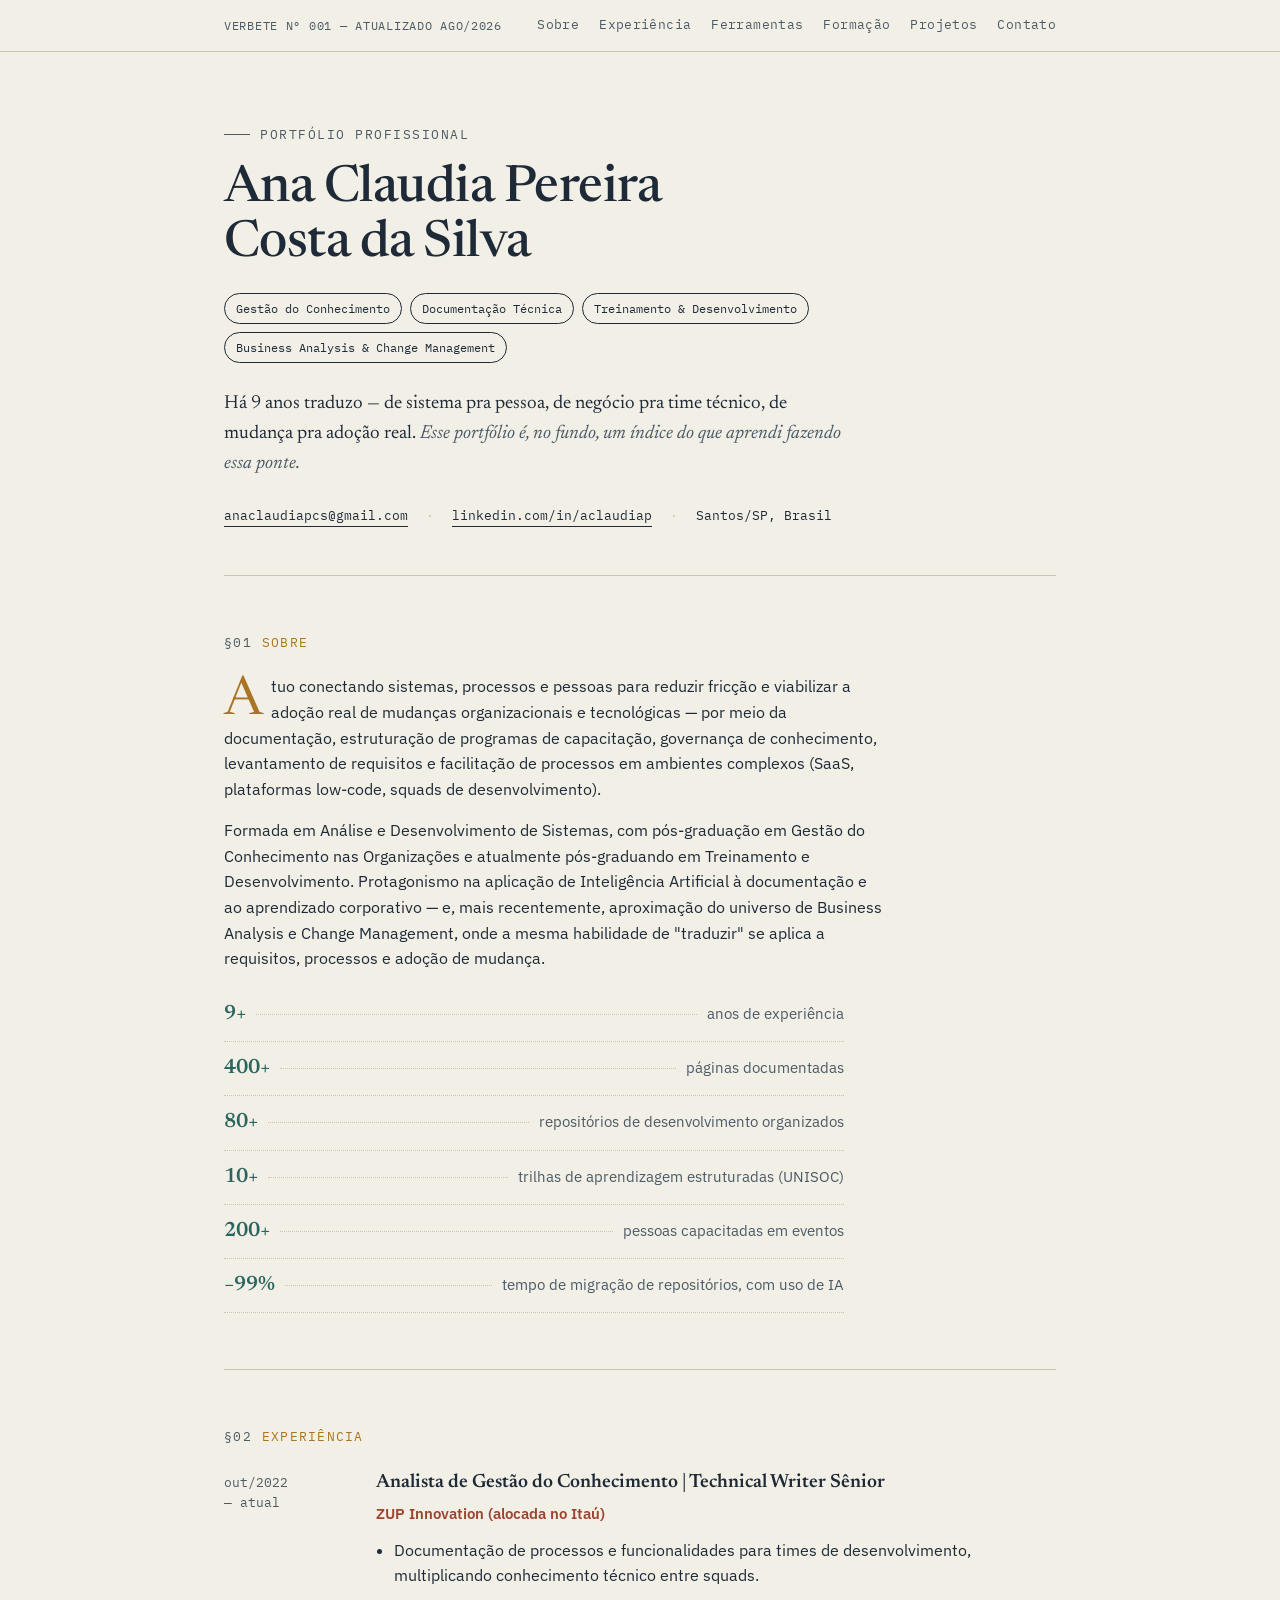
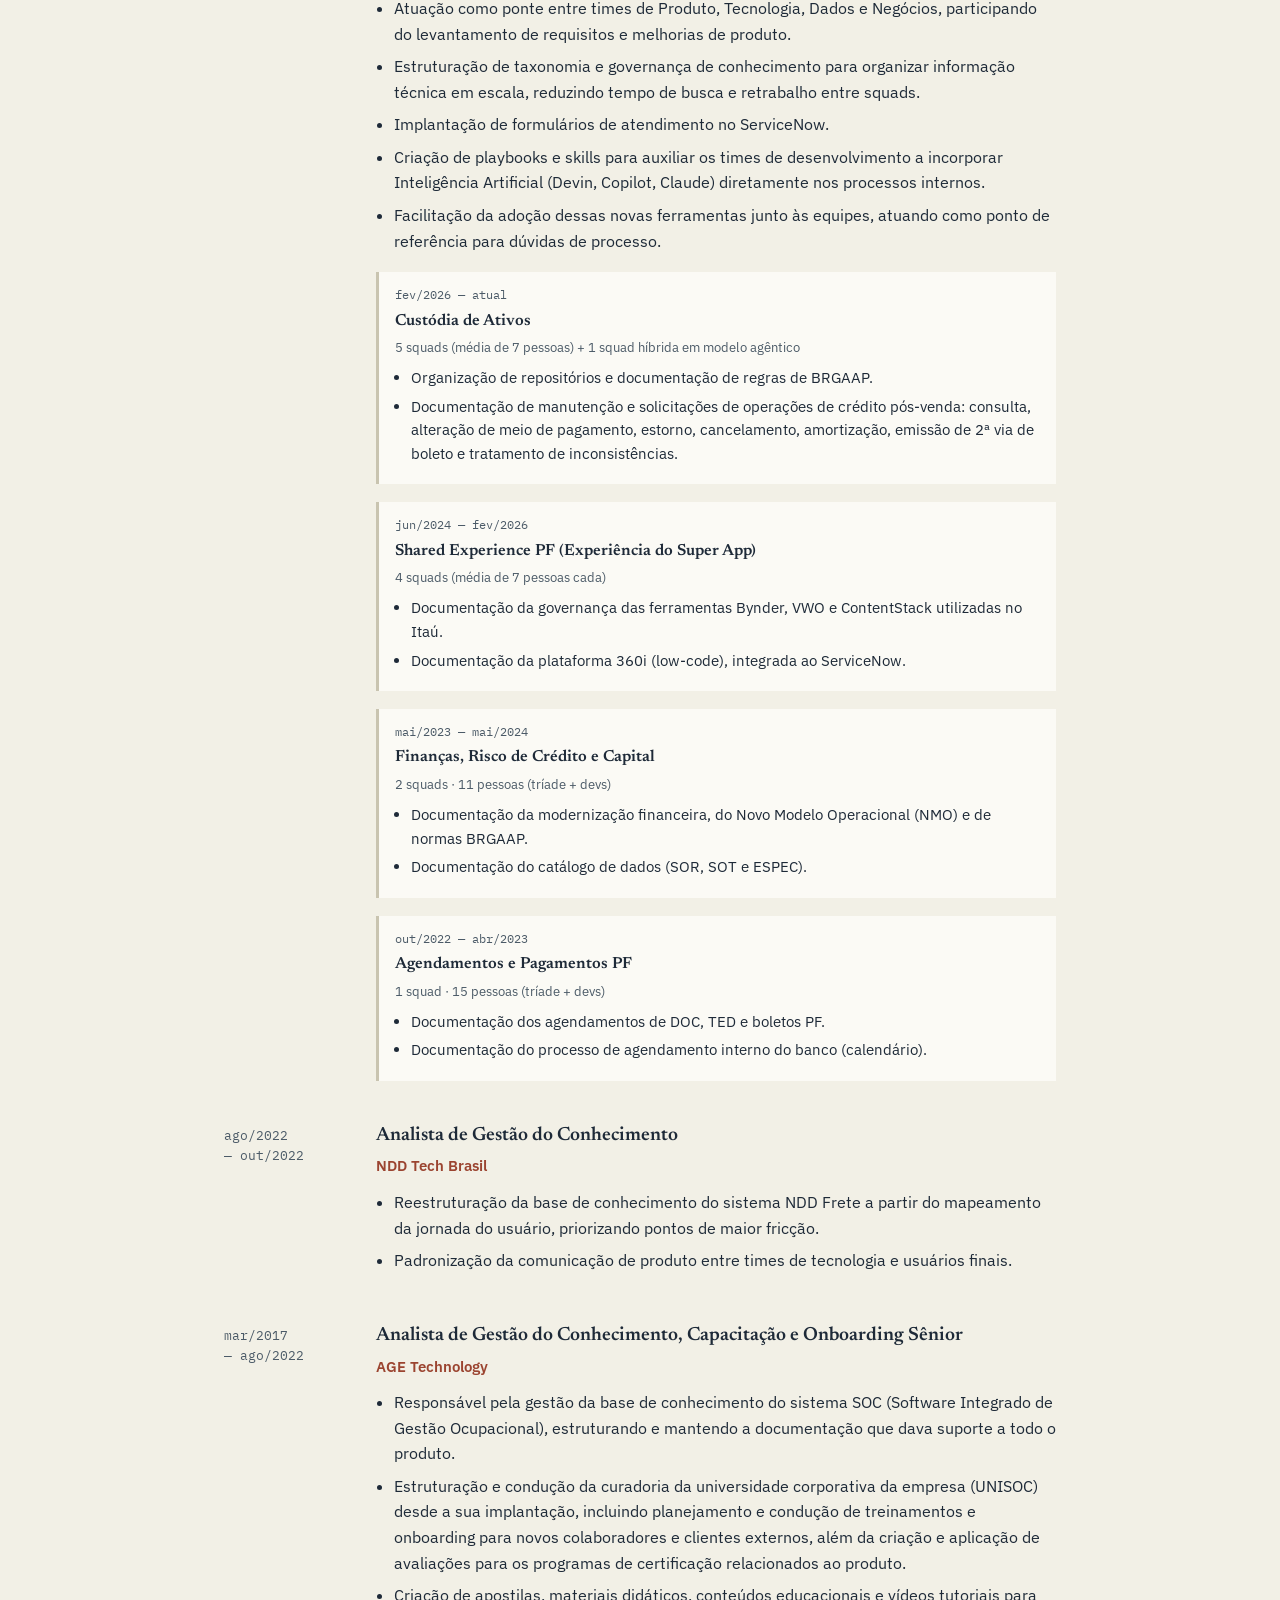
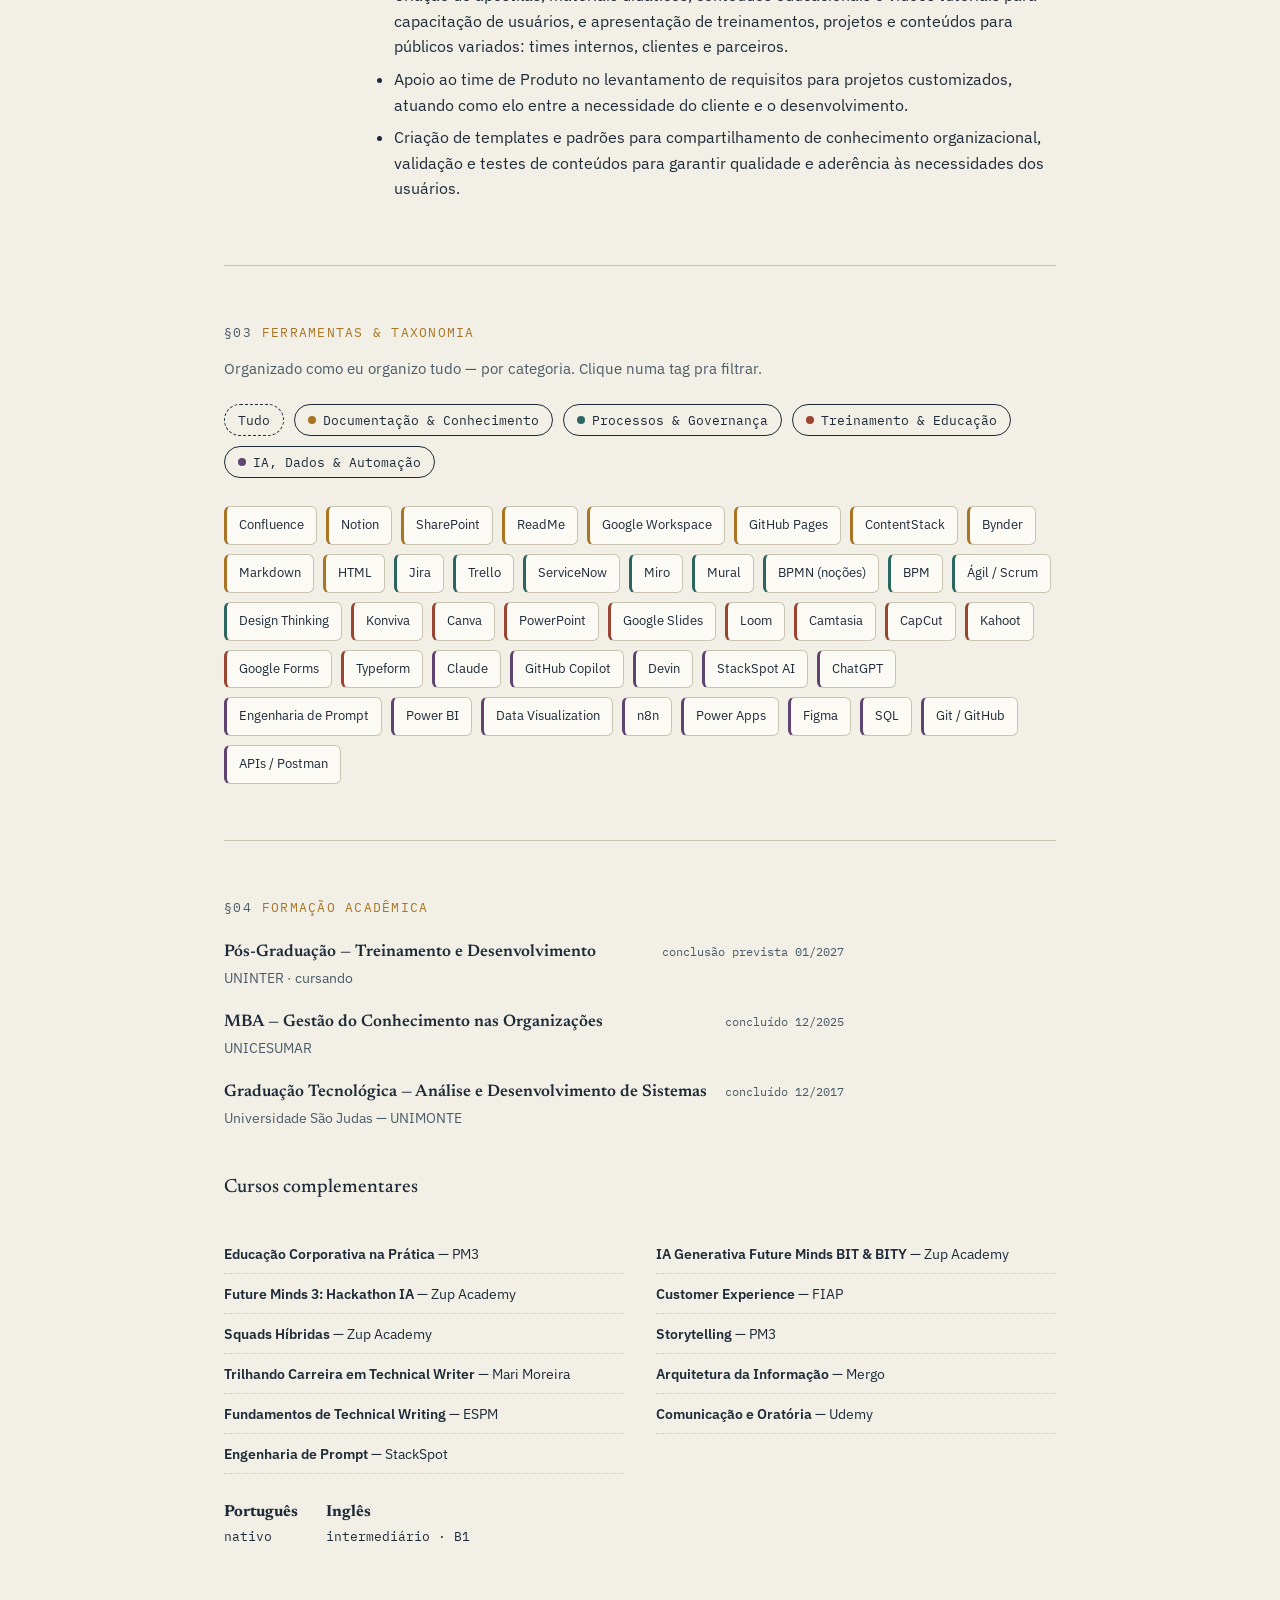
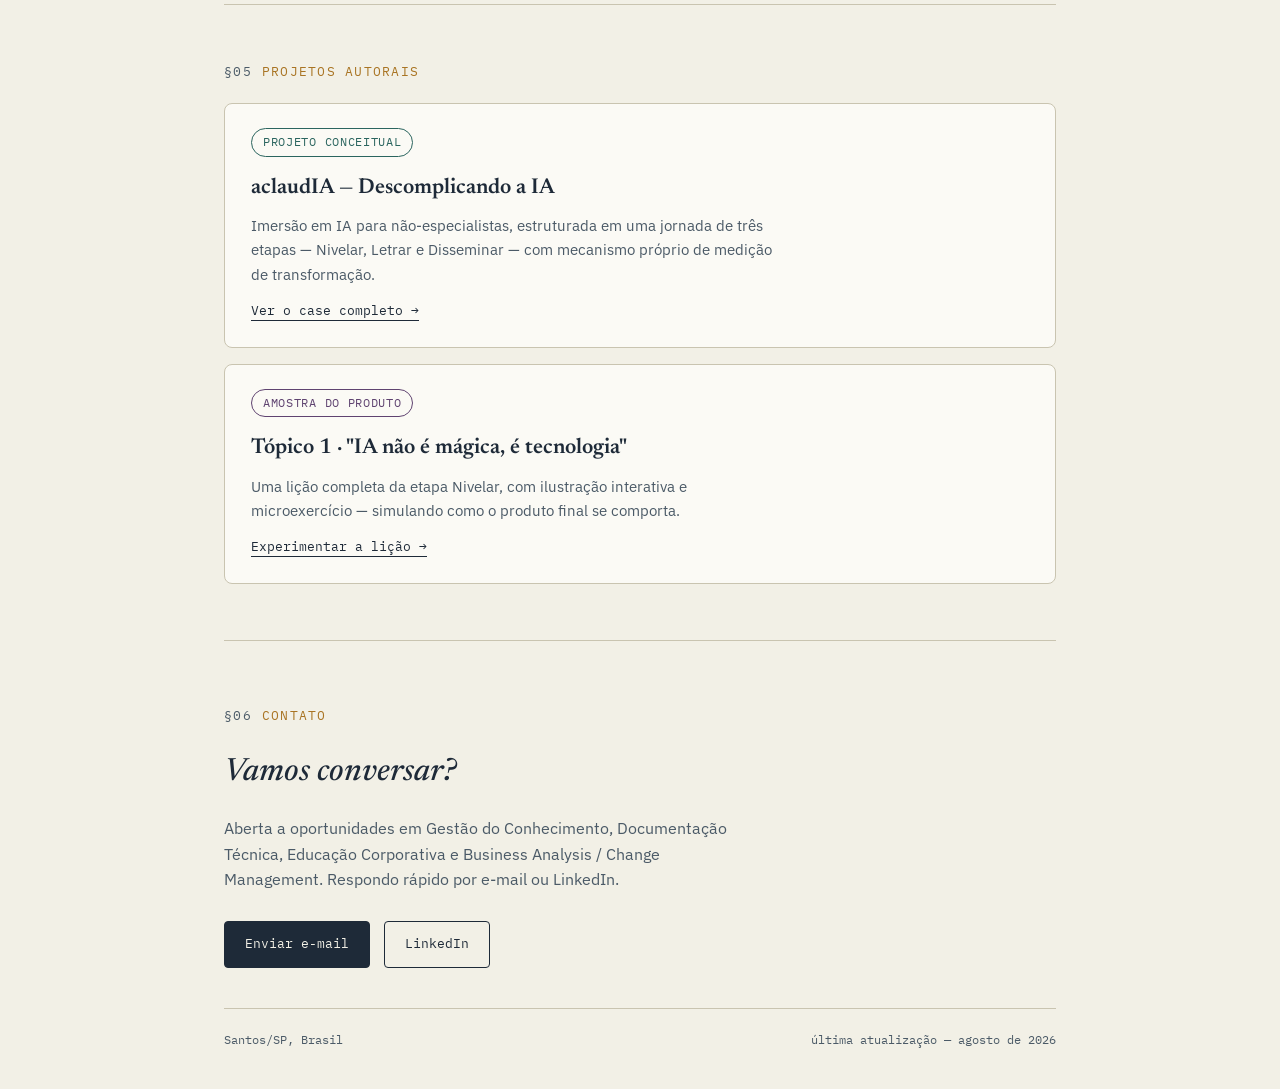
==== commit af2490e0: "novo layout" ====
--- a/index.html
+++ b/index.html
@@ -3,747 +3,588 @@
 <head>
 <meta charset="UTF-8">
 <meta name="viewport" content="width=device-width, initial-scale=1.0">
-<title>Ana Claudia Pereira — Portfólio</title>
+<title>Ana Claudia Pereira Costa da Silva — Portfólio</title>
 <link rel="preconnect" href="https://fonts.googleapis.com">
 <link rel="preconnect" href="https://fonts.gstatic.com" crossorigin>
-<link href="https://fonts.googleapis.com/css2?family=Poppins:wght@500;600;700&family=Inter:wght@400;500;600&display=swap" rel="stylesheet">
+<link href="https://fonts.googleapis.com/css2?family=Newsreader:ital,opsz,wght@0,6..72,400;0,6..72,500;0,6..72,600;1,6..72,400;1,6..72,500&family=IBM+Plex+Sans:wght@400;500;600&family=IBM+Plex+Mono:wght@400;500&display=swap" rel="stylesheet">
 <style>
   :root{
-    --bg: #FAF9F6;
-    --surface: #FFFFFF;
-    --border: #E7E4DD;
-    --text: #383D45;
-    --text-muted: #6B7178;
-    --text-dim: #969BA1;
-    --accent: #6B5FCB;
-    --accent-deep: #4F4499;
-    --accent-soft: rgba(107,95,203,0.10);
-    --mint: #24B893;
-    --mint-soft: rgba(36,184,147,0.12);
-    --lilac-soft: #EFEBFC;
-    --font-display: 'Poppins', sans-serif;
-    --font-body: 'Inter', sans-serif;
-    --maxw: 760px;
+    --paper: #F2F0E6;
+    --paper-2: #EAE7D9;
+    --ink: #1E2A38;
+    --ink-soft: #4B5A67;
+    --rule: #C9C4B0;
+    --ochre: #A97423;
+    --teal: #2B655F;
+    --brick: #9B4430;
+    --plum: #5F4370;
+    --card-bg: #FBFAF5;
+    --max: 880px;
   }
 
   *{ box-sizing: border-box; }
   html{ scroll-behavior: smooth; }
   @media (prefers-reduced-motion: reduce){
     html{ scroll-behavior: auto; }
+    *{ animation-duration: 0.001ms !important; transition-duration: 0.001ms !important; }
   }
 
   body{
     margin:0;
-    background: var(--bg);
-    color: var(--text);
-    font-family: var(--font-body);
+    background: var(--paper);
+    color: var(--ink);
+    font-family: 'IBM Plex Sans', sans-serif;
     font-size: 16px;
-    line-height: 1.7;
+    line-height: 1.6;
     -webkit-font-smoothing: antialiased;
   }
 
-  a{ color: var(--accent-deep); text-decoration: none; }
-  a:hover{ text-decoration: underline; }
-
-  ::selection{ background: var(--accent-soft); color: var(--text); }
-
-  .wrap{
-    max-width: var(--maxw);
-    margin: 0 auto;
-    padding: 72px 24px 100px;
-  }
-
-  /* ---------- Top nav ---------- */
-  .topnav{
-    position: sticky;
-    top: 0;
-    z-index: 10;
-    background: rgba(250,249,246,0.9);
-    backdrop-filter: blur(6px);
-    border-bottom: 1px solid var(--border);
-  }
-  .topnav-inner{
-    max-width: var(--maxw);
-    margin: 0 auto;
-    padding: 16px 24px;
-    display: flex;
-    align-items: center;
-    justify-content: space-between;
-    gap: 16px;
-  }
-  .topnav .brand{
-    font-family: var(--font-display);
-    font-weight: 600;
-    font-size: 15px;
-    color: var(--text);
+  a{ color: var(--ink); }
+  a:focus-visible, button:focus-visible, .chip:focus-visible{
+    outline: 2px solid var(--ochre);
+    outline-offset: 3px;
+  }
+
+  .wrap{ max-width: var(--max); margin: 0 auto; padding: 0 24px; }
+
+  /* ---------- top bar / index nav ---------- */
+  .topbar{
+    position: sticky; top:0; z-index: 20;
+    background: var(--paper);
+    border-bottom: 1px solid var(--rule);
+  }
+  .topbar-inner{
+    max-width: var(--max); margin: 0 auto; padding: 14px 24px;
+    display:flex; align-items:center; justify-content: space-between;
+    gap: 16px; flex-wrap: wrap;
+  }
+  .entry-no{
+    font-family: 'IBM Plex Mono', monospace;
+    font-size: 12px; letter-spacing: 0.06em;
+    color: var(--ink-soft);
+  }
+  .topnav{ display:flex; gap: 20px; flex-wrap: wrap; }
+  .topnav a{
+    font-family: 'IBM Plex Mono', monospace;
+    font-size: 12.5px; text-decoration:none; color: var(--ink-soft);
+    letter-spacing: 0.03em;
+    border-bottom: 1px solid transparent;
+    padding-bottom: 2px;
+  }
+  .topnav a:hover{ color: var(--ink); border-bottom-color: var(--ochre); }
+
+  /* ---------- hero ---------- */
+  .hero{ padding: 72px 0 48px; border-bottom: 1px solid var(--rule); }
+  .kicker{
+    font-family:'IBM Plex Mono', monospace;
+    font-size: 12.5px; letter-spacing: 0.12em; text-transform: uppercase;
+    color: var(--ink-soft); margin-bottom: 18px;
+    display:flex; align-items:center; gap:10px;
+  }
+  .kicker::before{
+    content:""; width: 26px; height:1px; background: var(--ink-soft);
+  }
+  h1{
+    font-family: 'Newsreader', serif;
+    font-weight: 500;
+    font-size: clamp(2.1rem, 5vw, 3.2rem);
+    line-height: 1.08;
+    margin: 0 0 20px;
+    letter-spacing: -0.01em;
+  }
+  .role-tags{ display:flex; flex-wrap: wrap; gap:8px; margin-bottom: 26px; }
+  .tag{
+    font-family:'IBM Plex Mono', monospace;
+    font-size: 12px; padding: 5px 11px;
+    border: 1px solid var(--ink);
+    border-radius: 999px;
+    color: var(--ink);
     white-space: nowrap;
   }
-  .topnav .navlist{
-    list-style: none;
-    display: flex;
-    gap: 4px;
-    padding: 0;
-    margin: 0;
-    overflow-x: auto;
-  }
-  .topnav .navlist a{
-    color: var(--text-muted);
-    font-size: 13.5px;
-    font-weight: 500;
-    padding: 6px 10px;
+  .lede{
+    font-family: 'Newsreader', serif;
+    font-size: 1.18rem;
+    max-width: 62ch;
+    color: var(--ink);
+    margin: 0 0 26px;
+  }
+  .lede em{ font-style: italic; color: var(--ink-soft); }
+
+  .contact-row{
+    display:flex; flex-wrap: wrap; gap: 18px; align-items:center;
+    font-family:'IBM Plex Mono', monospace; font-size: 13px;
+  }
+  .contact-row a{ text-decoration: none; border-bottom: 1px solid var(--ink); }
+  .contact-row a:hover{ color: var(--ochre); border-color: var(--ochre); }
+  .dot{ color: var(--rule); }
+
+  /* ---------- generic section ---------- */
+  section{ padding: 56px 0; border-bottom: 1px solid var(--rule); }
+  section:last-of-type{ border-bottom: none; }
+  .section-label{
+    font-family: 'IBM Plex Mono', monospace;
+    font-size: 12.5px; letter-spacing: 0.1em; text-transform: uppercase;
+    color: var(--ochre);
+    margin-bottom: 22px;
+    display:flex; align-items:center; gap:10px;
+  }
+  .section-label span.n{ color: var(--ink-soft); }
+  h2.title{
+    font-family:'Newsreader', serif; font-weight: 500;
+    font-size: 1.7rem; margin: 0 0 22px;
+  }
+
+  /* ---------- sobre ---------- */
+  .about p{ max-width: 66ch; margin: 0 0 16px; color: var(--ink); }
+  .about p:first-of-type::first-letter{
+    font-family:'Newsreader', serif;
+    font-size: 3.4em; float:left; line-height: 0.85;
+    padding-right: 8px; padding-top: 4px;
+    color: var(--ochre);
+  }
+
+  /* ---------- métricas (ledger list) ---------- */
+  .ledger{ list-style:none; margin:0; padding:0; max-width: 620px; }
+  .ledger li{
+    display:flex; align-items:baseline; gap: 10px;
+    padding: 10px 0;
+    border-bottom: 1px dotted var(--rule);
+  }
+  .ledger .num{
+    font-family:'Newsreader', serif; font-weight:600;
+    font-size: 1.3rem; color: var(--teal); white-space:nowrap;
+  }
+  .ledger .fill{ flex:1; border-bottom: 1px dotted var(--rule); position:relative; top:-4px; }
+  .ledger .label{ font-size: 0.92rem; color: var(--ink-soft); white-space:nowrap; }
+
+  /* ---------- experiência ---------- */
+  .job{ display:grid; grid-template-columns: 130px 1fr; gap: 22px; margin-bottom: 40px; }
+  .job:last-child{ margin-bottom: 0; }
+  .job .when{
+    font-family:'IBM Plex Mono', monospace; font-size: 12.5px;
+    color: var(--ink-soft); padding-top: 4px;
+  }
+  .job h3{
+    font-family:'Newsreader', serif; font-weight:600;
+    font-size: 1.2rem; margin: 0 0 3px;
+  }
+  .job .company{
+    font-size: 0.92rem; color: var(--brick); font-weight:600; margin-bottom: 12px;
+  }
+  .job ul{ margin: 0; padding-left: 18px; }
+  .job li{ margin-bottom: 7px; color: var(--ink); }
+  .subjob{
+    margin-top: 18px; padding: 14px 16px;
+    background: var(--card-bg); border-left: 3px solid var(--rule);
+  }
+  .subjob .subwhen{
+    font-family:'IBM Plex Mono', monospace; font-size: 11.5px; color: var(--ink-soft);
+    display:block; margin-bottom: 4px;
+  }
+  .subjob h4{ font-family:'Newsreader', serif; font-size: 1rem; margin: 0 0 3px; font-weight:600; }
+  .subjob .team{ font-size: 0.82rem; color: var(--ink-soft); margin-bottom: 8px; }
+  .subjob ul{ margin:0; padding-left: 16px; }
+  .subjob li{ font-size: 0.92rem; margin-bottom: 5px; }
+
+  /* ---------- ferramentas (taxonomia) ---------- */
+  .chips{ display:flex; flex-wrap: wrap; gap: 10px; margin-bottom: 28px; }
+  .chip{
+    font-family:'IBM Plex Mono', monospace; font-size: 12.5px;
+    padding: 7px 13px; border-radius: 999px; cursor:pointer;
+    border: 1px solid var(--ink); background: transparent; color: var(--ink);
+    transition: background .15s ease, color .15s ease, border-color .15s ease;
+  }
+  .chip .sw{
+    display:inline-block; width:8px; height:8px; border-radius:50%;
+    margin-right: 7px; position: relative; top: -1px;
+  }
+  .chip[data-cat="doc"] .sw{ background: var(--ochre); }
+  .chip[data-cat="proc"] .sw{ background: var(--teal); }
+  .chip[data-cat="edu"] .sw{ background: var(--brick); }
+  .chip[data-cat="ia"] .sw{ background: var(--plum); }
+  .chip.active[data-cat="doc"]{ background: var(--ochre); color: #fff; border-color: var(--ochre); }
+  .chip.active[data-cat="proc"]{ background: var(--teal); color: #fff; border-color: var(--teal); }
+  .chip.active[data-cat="edu"]{ background: var(--brick); color: #fff; border-color: var(--brick); }
+  .chip.active[data-cat="ia"]{ background: var(--plum); color: #fff; border-color: var(--plum); }
+  .chip.active .sw{ background: #fff; }
+  .chip.reset{ border-style: dashed; }
+
+  .tool-grid{ display:flex; flex-wrap: wrap; gap: 9px; }
+  .tool{
+    font-size: 13px; padding: 8px 12px;
+    background: var(--card-bg);
+    border: 1px solid var(--rule);
     border-radius: 6px;
-    white-space: nowrap;
-    text-decoration: none;
-  }
-  .topnav .navlist a:hover{ background: var(--lilac-soft); color: var(--accent-deep); }
-
-  /* ---------- Hero ---------- */
-  .hero{ padding-bottom: 8px; }
-  .hero .eyebrow{
-    font-size: 13.5px;
-    font-weight: 600;
-    letter-spacing: 0.04em;
-    text-transform: uppercase;
-    color: var(--accent);
-    margin-bottom: 14px;
-    display: block;
-  }
-  .hero h1{
-    font-family: var(--font-display);
-    font-size: 36px;
-    font-weight: 700;
-    line-height: 1.2;
-    margin: 0 0 10px;
-    letter-spacing: -0.01em;
-  }
-  .hero .accent-rule{
-    display: flex;
-    gap: 4px;
-    margin: 0 0 18px;
-  }
-  .hero .accent-rule span{
-    display: block;
-    width: 22px;
-    height: 3px;
-    border-radius: 2px;
-    background: var(--accent);
-  }
-  .hero .accent-rule span:last-child{ background: var(--mint); }
-  .hero .role{
-    font-size: 16.5px;
-    color: var(--text-muted);
-    margin: 0 0 24px;
-    max-width: 560px;
-  }
-
-  .meta-row{
-    display: flex;
-    flex-wrap: wrap;
-    gap: 10px;
-    margin-bottom: 28px;
-  }
-  .meta-pill{
-    display: inline-flex;
-    align-items: center;
-    gap: 7px;
-    font-size: 13.5px;
-    color: var(--text-muted);
-    background: var(--surface);
-    border: 1px solid var(--border);
-    padding: 8px 14px;
-    border-radius: 20px;
-    text-decoration: none;
-    transition: border-color 0.15s ease, color 0.15s ease;
-  }
-  .meta-pill:hover{ border-color: var(--accent); color: var(--accent-deep); text-decoration: none; }
-  .meta-pill svg{ width: 14px; height: 14px; stroke: currentColor; flex-shrink:0; }
-
-  /* ---------- Sections ---------- */
-  section{ scroll-margin-top: 88px; padding: 48px 0; border-bottom: 1px solid var(--border); }
-  section:last-of-type{ border-bottom: none; }
-
-  .section-head{
-    margin: 0 0 22px;
-  }
-  .section-head h2{
-    font-family: var(--font-display);
-    font-size: 21px;
-    font-weight: 600;
-    margin: 0;
-    color: var(--text);
-  }
-
-  .about-text{
-    color: var(--text-muted);
-    font-size: 15.5px;
-    max-width: 680px;
-    margin: 0 0 16px;
-  }
-  .about-text:last-child{ margin-bottom: 0; }
-  .about-text strong{ color: var(--text); font-weight: 600; }
-
-  /* ---------- Highlights ---------- */
-  .stat-grid{
-    display: grid;
-    grid-template-columns: repeat(3, 1fr);
-    gap: 14px;
-  }
-  .stat-card{
-    background: var(--surface);
-    border: 1px solid var(--border);
-    border-radius: 10px;
-    padding: 18px 16px;
-  }
-  .stat-card .num{
-    font-family: var(--font-display);
-    font-size: 24px;
-    font-weight: 700;
-    color: var(--accent-deep);
-    line-height: 1.1;
-    margin-bottom: 4px;
-  }
-  .stat-card:nth-child(3n+2) .num{ color: var(--mint); }
-  .stat-card .label{
-    font-size: 12.5px;
-    color: var(--text-muted);
-    line-height: 1.4;
-  }
-
-  /* ---------- Experience ---------- */
-  .job{ margin-bottom: 36px; }
-  .job:last-child{ margin-bottom: 0; }
-
-  .job-head{
-    display: flex;
-    flex-wrap: wrap;
-    align-items: baseline;
-    justify-content: space-between;
-    gap: 6px 16px;
-    margin-bottom: 12px;
-  }
-  .job-head h3{
-    font-family: var(--font-display);
-    font-size: 16.5px;
-    font-weight: 600;
-    margin: 0 0 3px;
-    color: var(--text);
-  }
-  .job-head .org{ font-size: 13.5px; color: var(--text-muted); }
-  .job-head .dates{
-    font-size: 12.5px;
-    color: var(--text-dim);
-    white-space: nowrap;
-  }
-
-  .bullets{
-    list-style: none;
-    padding: 0;
-    margin: 0;
-    display: flex;
-    flex-direction: column;
-    gap: 9px;
-  }
-  .bullets li{
-    position: relative;
-    padding-left: 18px;
-    font-size: 14.5px;
-    color: var(--text-muted);
-  }
-  .bullets li::before{
-    content: "";
-    position: absolute;
-    left: 0;
-    top: 9px;
-    width: 5px;
-    height: 5px;
-    border-radius: 50%;
-    background: var(--accent);
-  }
-  .bullets li strong{ color: var(--text); font-weight: 600; }
-
-  .subrole{
-    margin-top: 18px;
-    padding: 16px 18px;
-    background: var(--surface);
-    border: 1px solid var(--border);
-    border-radius: 10px;
-  }
-  .subrole:first-of-type{ margin-top: 20px; }
-  .subrole-head{
-    display: flex;
-    flex-wrap: wrap;
-    align-items: baseline;
-    justify-content: space-between;
-    gap: 6px 12px;
-    margin-bottom: 4px;
-  }
-  .subrole-head .name{
-    font-weight: 600;
-    font-size: 14px;
-    color: var(--text);
-  }
-  .subrole-head .dates{ font-size: 12px; color: var(--text-dim); }
-  .subrole-tags{ font-size: 12px; color: var(--text-dim); margin-bottom: 10px; }
-  .subrole .bullets li{ font-size: 13.5px; }
-
-  /* ---------- Stack tags ---------- */
-  .stack-group{ margin-bottom: 18px; }
-  .stack-group:last-child{ margin-bottom: 0; }
-  .stack-label{
-    font-size: 12.5px;
-    font-weight: 600;
-    color: var(--text-dim);
-    text-transform: uppercase;
-    letter-spacing: 0.03em;
-    margin-bottom: 10px;
-  }
-  .tag-row{ display: flex; flex-wrap: wrap; gap: 8px; }
-  .tag-pill{
-    font-size: 13px;
-    color: var(--accent-deep);
-    background: var(--lilac-soft);
-    border: 1px solid var(--border);
-    padding: 6px 13px;
-    border-radius: 20px;
-  }
-
-  /* ---------- Education ---------- */
-  .edu-item{
-    display: flex;
-    justify-content: space-between;
-    gap: 16px;
-    padding: 16px 0;
-    border-bottom: 1px solid var(--border);
-  }
-  .edu-item:last-child{ border-bottom: none; padding-bottom: 0; }
-  .edu-item:first-child{ padding-top: 0; }
-  .edu-item .degree{
-    font-family: var(--font-display);
-    font-weight: 600;
-    font-size: 14.5px;
-    color: var(--text);
-    margin-bottom: 3px;
-  }
-  .edu-item .inst{ font-size: 13.5px; color: var(--text-muted); }
-  .edu-item .when{
-    font-size: 12.5px;
-    color: var(--text-dim);
-    white-space: nowrap;
-    align-self: flex-start;
-    text-align: right;
-  }
-  .status-chip{
-    display: inline-block;
-    font-size: 11px;
-    font-weight: 600;
-    color: var(--mint);
-    background: var(--mint-soft);
-    padding: 2px 9px;
-    border-radius: 20px;
-    margin-top: 4px;
-  }
-
-  /* ---------- Certifications ---------- */
-  .cert-grid{
-    display: grid;
-    grid-template-columns: 1fr 1fr;
-    gap: 10px 24px;
-  }
-  .cert-item{
-    position: relative;
-    padding-left: 16px;
-    font-size: 13.5px;
-    color: var(--text-muted);
-  }
-  .cert-item::before{
-    content: "";
-    position: absolute;
-    left: 0;
-    top: 8px;
-    width: 5px;
-    height: 5px;
-    border-radius: 50%;
-    background: var(--text-dim);
-  }
-  .cert-item strong{ color: var(--text); font-weight: 500; }
-
-  /* ---------- Languages ---------- */
-  .lang-item{ margin-bottom: 18px; }
-  .lang-item:last-child{ margin-bottom: 0; }
-  .lang-top{
-    display: flex;
-    justify-content: space-between;
-    font-size: 13.5px;
-    color: var(--text-muted);
-    margin-bottom: 7px;
-  }
-  .lang-top strong{ color: var(--text); font-weight: 600; font-size: 14.5px; }
-  .meter{
-    height: 6px;
-    background: var(--surface);
-    border: 1px solid var(--border);
-    border-radius: 4px;
-    overflow: hidden;
-  }
-  .meter-fill{ height: 100%; background: var(--accent); border-radius: 4px; }
-  .lang-item:nth-child(2) .meter-fill{ background: var(--mint); }
-
-  /* ---------- Contact ---------- */
-  .contact-box{
-    background: var(--surface);
-    border: 1px solid var(--border);
-    border-radius: 14px;
-    padding: 36px 32px;
-  }
-  .contact-box h2{
-    font-family: var(--font-display);
-    font-size: 20px;
-    margin: 0 0 8px;
-  }
-  .contact-box p{
-    color: var(--text-muted);
-    margin: 0 0 22px;
-    max-width: 480px;
-    font-size: 14.5px;
-  }
-  .contact-links{ display: flex; flex-wrap: wrap; gap: 12px; }
-  .contact-btn{
-    display: inline-flex;
-    align-items: center;
-    gap: 8px;
-    font-size: 13.5px;
-    font-weight: 600;
-    text-decoration: none;
-    color: #fff;
-    background: var(--accent-deep);
-    padding: 11px 18px;
-    border-radius: 8px;
-    transition: opacity 0.15s ease;
-  }
-  .contact-btn:hover{ opacity: 0.88; text-decoration: none; }
-  .contact-btn.secondary{
-    color: var(--text);
-    background: transparent;
-    border: 1px solid var(--border);
-  }
-  .contact-btn svg{ width: 14px; height: 14px; stroke: currentColor; }
-
-  .footer-note{
-    margin-top: 48px;
-    font-size: 12px;
-    color: var(--text-dim);
-    text-align: center;
-  }
-
-  /* ---------- Mobile ---------- */
+    transition: opacity .18s ease, border-color .18s ease;
+  }
+  .tool[data-cat="doc"]{ border-left: 3px solid var(--ochre); }
+  .tool[data-cat="proc"]{ border-left: 3px solid var(--teal); }
+  .tool[data-cat="edu"]{ border-left: 3px solid var(--brick); }
+  .tool[data-cat="ia"]{ border-left: 3px solid var(--plum); }
+  .tool.dim{ opacity: 0.22; }
+
+  /* ---------- formação / cursos ---------- */
+  .degree{ margin-bottom: 20px; max-width: 620px; }
+  .degree:last-child{ margin-bottom:0; }
+  .degree .row{
+    display:flex; justify-content: space-between; align-items:baseline; gap: 12px; flex-wrap:wrap;
+  }
+  .degree h3{ font-family:'Newsreader', serif; font-size: 1.05rem; margin:0; font-weight:600; }
+  .degree .when{ font-family:'IBM Plex Mono', monospace; font-size: 12px; color: var(--ink-soft); white-space:nowrap; }
+  .degree .inst{ font-size: 0.9rem; color: var(--ink-soft); }
+
+  .courses{ columns: 2; column-gap: 32px; margin-top: 30px; }
+  @media (max-width: 620px){ .courses{ columns: 1; } }
+  .courses div{
+    break-inside: avoid; font-size: 0.9rem; padding: 8px 0;
+    border-bottom: 1px dotted var(--rule);
+  }
+  .courses strong{ font-weight: 600; }
+
+  .langs{ margin-top: 26px; display:flex; gap: 28px; flex-wrap:wrap; }
+  .langs div{ font-family:'IBM Plex Mono', monospace; font-size: 13px; }
+  .langs b{ display:block; font-family:'Newsreader', serif; font-size: 1rem; margin-bottom: 2px; }
+
+  /* ---------- contato / footer ---------- */
+  .contact{ padding: 64px 0 40px; }
+  .contact h2{
+    font-family:'Newsreader', serif; font-weight:500; font-style:italic;
+    font-size: 2rem; max-width: 18ch; margin: 0 0 18px;
+  }
+  .contact p{ max-width: 52ch; color: var(--ink-soft); margin: 0 0 28px; }
+  .cta-row{ display:flex; gap: 14px; flex-wrap: wrap; }
+  .cta{
+    font-family:'IBM Plex Mono', monospace; font-size: 13px;
+    padding: 12px 20px; text-decoration:none;
+    border: 1px solid var(--ink); color: var(--ink); border-radius: 4px;
+  }
+  .cta.primary{ background: var(--ink); color: var(--paper); }
+  .cta:hover{ background: var(--ochre); border-color: var(--ochre); color: #fff; }
+
+  footer{
+    border-top: 1px solid var(--rule); padding: 22px 0 40px;
+    font-family:'IBM Plex Mono', monospace; font-size: 11.5px; color: var(--ink-soft);
+    display:flex; justify-content: space-between; flex-wrap:wrap; gap: 8px;
+  }
+
   @media (max-width: 640px){
-    .wrap{ padding: 0 18px 70px; }
-    .topnav-inner{ padding: 14px 18px; }
-    .topnav .navlist{ display: none; }
-    .hero{ padding-top: 32px; }
-    .hero h1{ font-size: 28px; }
-    .stat-grid{ grid-template-columns: 1fr 1fr; }
-    .cert-grid{ grid-template-columns: 1fr; }
-    .edu-item{ flex-direction: column; gap: 4px; }
-    .edu-item .when{ text-align: left; }
+    .job{ grid-template-columns: 1fr; gap: 6px; }
+    .job .when{ padding-top:0; }
   }
 </style>
 </head>
 <body>
 
-<nav class="topnav">
-  <div class="topnav-inner">
-    <span class="brand">Ana Claudia Pereira</span>
-    <ul class="navlist">
-      <li><a href="#overview">Sobre</a></li>
-      <li><a href="#experience">Experiência</a></li>
-      <li><a href="#stack">Stack</a></li>
-      <li><a href="#education">Formação</a></li>
-      <li><a href="#certifications">Cursos</a></li>
-      <li><a href="#contact">Contato</a></li>
+<div class="topbar">
+  <div class="topbar-inner">
+    <span class="entry-no">VERBETE Nº 001 — ATUALIZADO AGO/2026</span>
+    <nav class="topnav">
+      <a href="#sobre">Sobre</a>
+      <a href="#experiencia">Experiência</a>
+      <a href="#ferramentas">Ferramentas</a>
+      <a href="#formacao">Formação</a>
+      <a href="#projetos">Projetos</a>
+      <a href="#contato">Contato</a>
+    </nav>
+  </div>
+</div>
+
+<div class="wrap">
+
+  <!-- HERO -->
+  <header class="hero">
+    <div class="kicker">Portfólio profissional</div>
+    <h1>Ana Claudia Pereira<br>Costa da Silva</h1>
+    <div class="role-tags">
+      <span class="tag">Gestão do Conhecimento</span>
+      <span class="tag">Documentação Técnica</span>
+      <span class="tag">Treinamento &amp; Desenvolvimento</span>
+      <span class="tag">Business Analysis &amp; Change Management</span>
+    </div>
+    <p class="lede">Há 9 anos traduzo — de sistema pra pessoa, de negócio pra time técnico, de mudança pra adoção real. <em>Esse portfólio é, no fundo, um índice do que aprendi fazendo essa ponte.</em></p>
+    <div class="contact-row">
+      <a href="mailto:anaclaudiapcs@gmail.com">anaclaudiapcs@gmail.com</a>
+      <span class="dot">·</span>
+      <a href="http://www.linkedin.com/in/aclaudiap/" target="_blank" rel="noopener">linkedin.com/in/aclaudiap</a>
+      <span class="dot">·</span>
+      <span>Santos/SP, Brasil</span>
+    </div>
+  </header>
+
+  <!-- SOBRE -->
+  <section id="sobre" class="about">
+    <div class="section-label"><span class="n">§01</span> Sobre</div>
+    <p>Atuo conectando sistemas, processos e pessoas para reduzir fricção e viabilizar a adoção real de mudanças organizacionais e tecnológicas — por meio da documentação, estruturação de programas de capacitação, governança de conhecimento, levantamento de requisitos e facilitação de processos em ambientes complexos (SaaS, plataformas low-code, squads de desenvolvimento).</p>
+    <p>Formada em Análise e Desenvolvimento de Sistemas, com pós-graduação em Gestão do Conhecimento nas Organizações e atualmente pós-graduando em Treinamento e Desenvolvimento. Protagonismo na aplicação de Inteligência Artificial à documentação e ao aprendizado corporativo — e, mais recentemente, aproximação do universo de Business Analysis e Change Management, onde a mesma habilidade de "traduzir" se aplica a requisitos, processos e adoção de mudança.</p>
+
+    <ul class="ledger">
+      <li><span class="num">9+</span><span class="fill"></span><span class="label">anos de experiência</span></li>
+      <li><span class="num">400+</span><span class="fill"></span><span class="label">páginas documentadas</span></li>
+      <li><span class="num">80+</span><span class="fill"></span><span class="label">repositórios de desenvolvimento organizados</span></li>
+      <li><span class="num">10+</span><span class="fill"></span><span class="label">trilhas de aprendizagem estruturadas (UNISOC)</span></li>
+      <li><span class="num">200+</span><span class="fill"></span><span class="label">pessoas capacitadas em eventos</span></li>
+      <li><span class="num">−99%</span><span class="fill"></span><span class="label">tempo de migração de repositórios, com uso de IA</span></li>
     </ul>
-  </div>
-</nav>
-
-<div class="wrap">
-
-  <header class="hero" id="overview">
-    <span class="eyebrow">Portfólio</span>
-    <h1>Ana Claudia Pereira</h1>
-    <div class="accent-rule"><span></span><span></span></div>
-    <p class="role">Gestão do Conhecimento | Documentação Técnica e Negócios | Educação Corporativa | Adoção de IA</p>
-
-    <div class="meta-row">
-      <a class="meta-pill" href="mailto:anaclaudiapcs@gmail.com">
-        <svg viewBox="0 0 24 24" fill="none" stroke-width="2" stroke-linecap="round" stroke-linejoin="round"><rect x="3" y="5" width="18" height="14" rx="2"/><path d="M3 7l9 6 9-6"/></svg>
-        anaclaudiapcs@gmail.com
-      </a>
-      <a class="meta-pill" href="http://www.linkedin.com/aclaudiap/" target="_blank" rel="noopener">
-        <svg viewBox="0 0 24 24" fill="none" stroke-width="2" stroke-linecap="round" stroke-linejoin="round"><rect x="2" y="9" width="4" height="12"/><circle cx="4" cy="4" r="2"/><path d="M10 9h4v2c1-1.5 2.5-2.3 4.5-2.3 3 0 5.5 2 5.5 6.3V21h-4v-5.5c0-1.8-1-3-2.7-3-1.3 0-2.3.9-2.7 2.1-.1.3-.1.7-.1 1.1V21h-4z"/></svg>
-        linkedin.com/in/aclaudiap
-      </a>
-      <span class="meta-pill">
-        <svg viewBox="0 0 24 24" fill="none" stroke-width="2" stroke-linecap="round" stroke-linejoin="round"><path d="M21 10c0 6-9 12-9 12s-9-6-9-12a9 9 0 0 1 18 0z"/><circle cx="12" cy="10" r="3"/></svg>
-        Santos/SP, Brasil
-      </span>
-    </div>
-
-    <p class="about-text">
-      Atuo há <strong>9 anos</strong> conectando sistemas, processos e pessoas para reduzir fricção e viabilizar a adoção real de mudanças organizacionais e tecnológicas — por meio da documentação, estruturação de programas de capacitação, governança de conhecimento, levantamento de requisitos e facilitação de processos em ambientes complexos (SaaS, plataformas low-code, squads de desenvolvimento).
-    </p>
-    <p class="about-text">
-      Formada em <strong>Análise e Desenvolvimento de Sistemas</strong>, com pós-graduação em <strong>Gestão do Conhecimento nas Organizações</strong> e atualmente pós-graduando em <strong>Treinamento e Desenvolvimento</strong>. Protagonismo na aplicação de Inteligência Artificial à documentação e ao aprendizado corporativo.
-    </p>
-  </header>
-
-  <section id="highlights">
-    <div class="section-head"><h2>Destaques</h2></div>
-    <div class="stat-grid">
-      <div class="stat-card"><div class="num">9+</div><div class="label">anos de experiência</div></div>
-      <div class="stat-card"><div class="num">400+</div><div class="label">páginas documentadas</div></div>
-      <div class="stat-card"><div class="num">80+</div><div class="label">repositórios de desenvolvimento</div></div>
-      <div class="stat-card"><div class="num">10+</div><div class="label">trilhas de aprendizagem (UNISOC)</div></div>
-      <div class="stat-card"><div class="num">200+</div><div class="label">pessoas capacitadas em eventos</div></div>
-      <div class="stat-card"><div class="num">-99%</div><div class="label">tempo de migração de repositórios com IA</div></div>
-    </div>
   </section>
 
-  <section id="experience">
-    <div class="section-head"><h2>Experiência</h2></div>
+  <!-- EXPERIÊNCIA -->
+  <section id="experiencia">
+    <div class="section-label"><span class="n">§02</span> Experiência</div>
 
     <div class="job">
-      <div class="job-head">
-        <div>
-          <h3>Analista de Gestão do Conhecimento | Technical Writer Sênior</h3>
-          <div class="org">ZUP Innovation (alocada no Itaú)</div>
+      <div class="when">out/2022<br>— atual</div>
+      <div>
+        <h3>Analista de Gestão do Conhecimento | Technical Writer Sênior</h3>
+        <div class="company">ZUP Innovation (alocada no Itaú)</div>
+        <ul>
+          <li>Documentação de processos e funcionalidades para times de desenvolvimento, multiplicando conhecimento técnico entre squads.</li>
+          <li>Atuação como ponte entre times de Produto, Tecnologia, Dados e Negócios, participando do levantamento de requisitos e melhorias de produto.</li>
+          <li>Estruturação de taxonomia e governança de conhecimento para organizar informação técnica em escala, reduzindo tempo de busca e retrabalho entre squads.</li>
+          <li>Implantação de formulários de atendimento no ServiceNow.</li>
+          <li>Criação de playbooks e skills para auxiliar os times de desenvolvimento a incorporar Inteligência Artificial (Devin, Copilot, Claude) diretamente nos processos internos.</li>
+          <li>Facilitação da adoção dessas novas ferramentas junto às equipes, atuando como ponto de referência para dúvidas de processo.</li>
+        </ul>
+
+        <div class="subjob">
+          <span class="subwhen">fev/2026 — atual</span>
+          <h4>Custódia de Ativos</h4>
+          <div class="team">5 squads (média de 7 pessoas) + 1 squad híbrida em modelo agêntico</div>
+          <ul>
+            <li>Organização de repositórios e documentação de regras de BRGAAP.</li>
+            <li>Documentação de manutenção e solicitações de operações de crédito pós-venda: consulta, alteração de meio de pagamento, estorno, cancelamento, amortização, emissão de 2ª via de boleto e tratamento de inconsistências.</li>
+          </ul>
         </div>
-        <div class="dates">out/2022 – atual</div>
-      </div>
-
-      <ul class="bullets">
-        <li>Documentação de processos e funcionalidades para times de desenvolvimento, multiplicando conhecimento técnico entre squads.</li>
-        <li>Atuação como ponte entre times de <strong>Produto, Tecnologia, Dados e Negócios</strong>, participando do levantamento de requisitos e melhorias de produto.</li>
-        <li>Estruturação de <strong>taxonomia e governança de conhecimento</strong> para organizar informação técnica em escala, reduzindo tempo de busca e retrabalho entre squads.</li>
-        <li>Implantação de formulários de atendimento no ServiceNow.</li>
-        <li>Criação de <strong>playbooks e skills</strong> para auxiliar os times de desenvolvimento a incorporar Inteligência Artificial (Devin, Copilot, Claude) diretamente nos processos internos.</li>
-        <li>Facilitação da adoção dessas novas ferramentas junto às equipes, atuando como ponto de referência para dúvidas de processo.</li>
-      </ul>
-
-      <div class="subrole">
-        <div class="subrole-head">
-          <span class="name">Custódia de Ativos</span>
-          <span class="dates">fev/2026 – atual</span>
+
+        <div class="subjob">
+          <span class="subwhen">jun/2024 — fev/2026</span>
+          <h4>Shared Experience PF (Experiência do Super App)</h4>
+          <div class="team">4 squads (média de 7 pessoas cada)</div>
+          <ul>
+            <li>Documentação da governança das ferramentas Bynder, VWO e ContentStack utilizadas no Itaú.</li>
+            <li>Documentação da plataforma 360i (low-code), integrada ao ServiceNow.</li>
+          </ul>
         </div>
-        <div class="subrole-tags">5 squads (média de 7 pessoas) + 1 squad híbrida em modelo agêntico</div>
-        <ul class="bullets">
-          <li>Organização de repositórios e documentação de regras de BRGAAP.</li>
-          <li>Documentação de manutenção e solicitações de operações de crédito pós-venda: consulta, alteração de meio de pagamento, estorno, cancelamento, amortização, emissão de 2ª via de boleto e tratamento de inconsistências.</li>
+
+        <div class="subjob">
+          <span class="subwhen">mai/2023 — mai/2024</span>
+          <h4>Finanças, Risco de Crédito e Capital</h4>
+          <div class="team">2 squads · 11 pessoas (tríade + devs)</div>
+          <ul>
+            <li>Documentação da modernização financeira, do Novo Modelo Operacional (NMO) e de normas BRGAAP.</li>
+            <li>Documentação do catálogo de dados (SOR, SOT e ESPEC).</li>
+          </ul>
+        </div>
+
+        <div class="subjob">
+          <span class="subwhen">out/2022 — abr/2023</span>
+          <h4>Agendamentos e Pagamentos PF</h4>
+          <div class="team">1 squad · 15 pessoas (tríade + devs)</div>
+          <ul>
+            <li>Documentação dos agendamentos de DOC, TED e boletos PF.</li>
+            <li>Documentação do processo de agendamento interno do banco (calendário).</li>
+          </ul>
+        </div>
+      </div>
+    </div>
+
+    <div class="job">
+      <div class="when">ago/2022<br>— out/2022</div>
+      <div>
+        <h3>Analista de Gestão do Conhecimento</h3>
+        <div class="company">NDD Tech Brasil</div>
+        <ul>
+          <li>Reestruturação da base de conhecimento do sistema NDD Frete a partir do mapeamento da jornada do usuário, priorizando pontos de maior fricção.</li>
+          <li>Padronização da comunicação de produto entre times de tecnologia e usuários finais.</li>
         </ul>
       </div>
-
-      <div class="subrole">
-        <div class="subrole-head">
-          <span class="name">Shared Experience PF (Experiência do Super App)</span>
-          <span class="dates">jun/2024 – fev/2026</span>
-        </div>
-        <div class="subrole-tags">4 squads (média de 7 pessoas cada)</div>
-        <ul class="bullets">
-          <li>Documentação da governança das ferramentas Bynder, VWO e ContentStack utilizadas no Itaú.</li>
-          <li>Documentação da plataforma 360i (low-code), integrada ao ServiceNow.</li>
+    </div>
+
+    <div class="job">
+      <div class="when">mar/2017<br>— ago/2022</div>
+      <div>
+        <h3>Analista de Gestão do Conhecimento, Capacitação e Onboarding Sênior</h3>
+        <div class="company">AGE Technology</div>
+        <ul>
+          <li>Responsável pela gestão da base de conhecimento do sistema SOC (Software Integrado de Gestão Ocupacional), estruturando e mantendo a documentação que dava suporte a todo o produto.</li>
+          <li>Estruturação e condução da curadoria da universidade corporativa da empresa (UNISOC) desde a sua implantação, incluindo planejamento e condução de treinamentos e onboarding para novos colaboradores e clientes externos, além da criação e aplicação de avaliações para os programas de certificação relacionados ao produto.</li>
+          <li>Criação de apostilas, materiais didáticos, conteúdos educacionais e vídeos tutoriais para capacitação de usuários, e apresentação de treinamentos, projetos e conteúdos para públicos variados: times internos, clientes e parceiros.</li>
+          <li>Apoio ao time de Produto no levantamento de requisitos para projetos customizados, atuando como elo entre a necessidade do cliente e o desenvolvimento.</li>
+          <li>Criação de templates e padrões para compartilhamento de conhecimento organizacional, validação e testes de conteúdos para garantir qualidade e aderência às necessidades dos usuários.</li>
         </ul>
       </div>
-
-      <div class="subrole">
-        <div class="subrole-head">
-          <span class="name">Finanças, Risco de Crédito e Capital</span>
-          <span class="dates">mai/2023 – mai/2024</span>
-        </div>
-        <div class="subrole-tags">2 squads · 11 pessoas (tríade + devs)</div>
-        <ul class="bullets">
-          <li>Documentação da modernização financeira, do Novo Modelo Operacional (NMO) e de normas BRGAAP.</li>
-          <li>Documentação do catálogo de dados (SOR, SOT e ESPEC).</li>
-        </ul>
-      </div>
-
-      <div class="subrole">
-        <div class="subrole-head">
-          <span class="name">Agendamentos e Pagamentos PF</span>
-          <span class="dates">out/2022 – abr/2023</span>
-        </div>
-        <div class="subrole-tags">1 squad · 15 pessoas (tríade + devs)</div>
-        <ul class="bullets">
-          <li>Documentação dos agendamentos de DOC, TED e boletos PF.</li>
-          <li>Documentação do processo de agendamento interno do banco (calendário).</li>
-        </ul>
-      </div>
-    </div>
-
-    <div class="job">
-      <div class="job-head">
-        <div>
-          <h3>Analista de Gestão do Conhecimento</h3>
-          <div class="org">NDD Tech Brasil</div>
-        </div>
-        <div class="dates">ago/2022 – out/2022</div>
-      </div>
-      <ul class="bullets">
-        <li>Reestruturei a base de conhecimento do sistema NDD Frete a partir do mapeamento da jornada do usuário, priorizando pontos de maior fricção.</li>
-        <li>Padronizei a comunicação de produto entre times de tecnologia e usuários finais.</li>
-      </ul>
-    </div>
-
-    <div class="job">
-      <div class="job-head">
-        <div>
-          <h3>Analista de Gestão do Conhecimento, Capacitação e Onboarding Sênior</h3>
-          <div class="org">AGE Technology</div>
-        </div>
-        <div class="dates">mar/2017 – ago/2022</div>
-      </div>
-      <ul class="bullets">
-        <li>Responsável pela gestão da base de conhecimento do sistema <strong>SOC</strong> (Software Integrado de Gestão Ocupacional), estruturando e mantendo a documentação que dava suporte a todo o produto.</li>
-        <li>Estruturação e condução da curadoria da universidade corporativa da empresa (<strong>UNISOC</strong>) desde a sua implantação, incluindo planejamento e condução de treinamentos e onboarding para novos colaboradores e clientes externos, além da criação e aplicação de avaliações para os programas de certificação relacionados ao produto.</li>
-        <li>Criação de apostilas, materiais didáticos, conteúdos educacionais e vídeos tutoriais para capacitação de usuários, e apresentação de treinamentos, projetos e conteúdos para públicos variados: times internos, clientes e parceiros.</li>
-        <li>Apoio ao time de Produto no levantamento de requisitos para projetos customizados, atuando como elo entre a necessidade do cliente e o desenvolvimento.</li>
-        <li>Criação de templates e padrões para compartilhamento de conhecimento organizacional, validação e testes de conteúdos para garantir qualidade e aderência às necessidades dos usuários.</li>
-      </ul>
     </div>
   </section>
 
-  <section id="stack">
-    <div class="section-head"><h2>Stack &amp; Ferramentas</h2></div>
-
-    <div class="stack-group">
-      <div class="stack-label">Documentação / Docs as Code</div>
-      <div class="tag-row">
-        <span class="tag-pill">GitHub</span>
-        <span class="tag-pill">GitHub Pages</span>
-        <span class="tag-pill">ContentStack</span>
-        <span class="tag-pill">Bynder</span>
-      </div>
-    </div>
-    <div class="stack-group">
-      <div class="stack-label">Colaboração &amp; Gestão</div>
-      <div class="tag-row">
-        <span class="tag-pill">Confluence</span>
-        <span class="tag-pill">Jira</span>
-        <span class="tag-pill">SharePoint</span>
-        <span class="tag-pill">ServiceNow</span>
-      </div>
-    </div>
-    <div class="stack-group">
-      <div class="stack-label">Dados &amp; BI</div>
-      <div class="tag-row">
-        <span class="tag-pill">Power BI</span>
-        <span class="tag-pill">DAX</span>
-        <span class="tag-pill">DataViz</span>
-      </div>
-    </div>
-    <div class="stack-group">
-      <div class="stack-label">Inteligência Artificial</div>
-      <div class="tag-row">
-        <span class="tag-pill">Copilot</span>
-        <span class="tag-pill">Devin</span>
-        <span class="tag-pill">StackSpot AI</span>
-      </div>
+  <!-- FERRAMENTAS -->
+  <section id="ferramentas">
+    <div class="section-label"><span class="n">§03</span> Ferramentas &amp; Taxonomia</div>
+    <p style="max-width:62ch; color:var(--ink-soft); margin-top:-8px; margin-bottom:24px; font-size:0.95rem;">Organizado como eu organizo tudo — por categoria. Clique numa tag pra filtrar.</p>
+
+    <div class="chips" role="group" aria-label="Filtrar ferramentas por categoria">
+      <button class="chip reset active" data-cat="all">Tudo</button>
+      <button class="chip" data-cat="doc"><span class="sw"></span>Documentação &amp; Conhecimento</button>
+      <button class="chip" data-cat="proc"><span class="sw"></span>Processos &amp; Governança</button>
+      <button class="chip" data-cat="edu"><span class="sw"></span>Treinamento &amp; Educação</button>
+      <button class="chip" data-cat="ia"><span class="sw"></span>IA, Dados &amp; Automação</button>
+    </div>
+
+    <div class="tool-grid" id="toolGrid">
+      <div class="tool" data-cat="doc">Confluence</div>
+      <div class="tool" data-cat="doc">Notion</div>
+      <div class="tool" data-cat="doc">SharePoint</div>
+      <div class="tool" data-cat="doc">ReadMe</div>
+      <div class="tool" data-cat="doc">Google Workspace</div>
+      <div class="tool" data-cat="doc">GitHub Pages</div>
+      <div class="tool" data-cat="doc">ContentStack</div>
+      <div class="tool" data-cat="doc">Bynder</div>
+      <div class="tool" data-cat="doc">Markdown</div>
+      <div class="tool" data-cat="doc">HTML</div>
+
+      <div class="tool" data-cat="proc">Jira</div>
+      <div class="tool" data-cat="proc">Trello</div>
+      <div class="tool" data-cat="proc">ServiceNow</div>
+      <div class="tool" data-cat="proc">Miro</div>
+      <div class="tool" data-cat="proc">Mural</div>
+      <div class="tool" data-cat="proc">BPMN (noções)</div>
+      <div class="tool" data-cat="proc">BPM</div>
+      <div class="tool" data-cat="proc">Ágil / Scrum</div>
+      <div class="tool" data-cat="proc">Design Thinking</div>
+
+      <div class="tool" data-cat="edu">Konviva</div>
+      <div class="tool" data-cat="edu">Canva</div>
+      <div class="tool" data-cat="edu">PowerPoint</div>
+      <div class="tool" data-cat="edu">Google Slides</div>
+      <div class="tool" data-cat="edu">Loom</div>
+      <div class="tool" data-cat="edu">Camtasia</div>
+      <div class="tool" data-cat="edu">CapCut</div>
+      <div class="tool" data-cat="edu">Kahoot</div>
+      <div class="tool" data-cat="edu">Google Forms</div>
+      <div class="tool" data-cat="edu">Typeform</div>
+
+      <div class="tool" data-cat="ia">Claude</div>
+      <div class="tool" data-cat="ia">GitHub Copilot</div>
+      <div class="tool" data-cat="ia">Devin</div>
+      <div class="tool" data-cat="ia">StackSpot AI</div>
+      <div class="tool" data-cat="ia">ChatGPT</div>
+      <div class="tool" data-cat="ia">Engenharia de Prompt</div>
+      <div class="tool" data-cat="ia">Power BI</div>
+      <div class="tool" data-cat="ia">Data Visualization</div>
+      <div class="tool" data-cat="ia">n8n</div>
+      <div class="tool" data-cat="ia">Power Apps</div>
+      <div class="tool" data-cat="ia">Figma</div>
+      <div class="tool" data-cat="ia">SQL</div>
+      <div class="tool" data-cat="ia">Git / GitHub</div>
+      <div class="tool" data-cat="ia">APIs / Postman</div>
     </div>
   </section>
 
-  <section id="education">
-    <div class="section-head"><h2>Formação Acadêmica</h2></div>
-
-    <div class="edu-item">
-      <div>
-        <div class="degree">Pós-Graduação — Treinamento e Desenvolvimento</div>
-        <div class="inst">UNINTER</div>
-        <span class="status-chip">cursando</span>
-      </div>
-      <div class="when">conclusão prevista 01/2027</div>
-    </div>
-    <div class="edu-item">
-      <div>
-        <div class="degree">MBA — Gestão do Conhecimento nas Organizações</div>
-        <div class="inst">UNICESUMAR</div>
-      </div>
-      <div class="when">concluído 12/2025</div>
-    </div>
-    <div class="edu-item">
-      <div>
-        <div class="degree">Graduação Tecnológica — Análise e Desenvolvimento de Sistemas</div>
-        <div class="inst">Universidade São Judas — UNIMONTE</div>
-      </div>
-      <div class="when">concluído 12/2017</div>
+  <!-- FORMAÇÃO -->
+  <section id="formacao">
+    <div class="section-label"><span class="n">§04</span> Formação Acadêmica</div>
+
+    <div class="degree">
+      <div class="row">
+        <h3>Pós-Graduação — Treinamento e Desenvolvimento</h3>
+        <span class="when">conclusão prevista 01/2027</span>
+      </div>
+      <div class="inst">UNINTER · cursando</div>
+    </div>
+    <div class="degree">
+      <div class="row">
+        <h3>MBA — Gestão do Conhecimento nas Organizações</h3>
+        <span class="when">concluído 12/2025</span>
+      </div>
+      <div class="inst">UNICESUMAR</div>
+    </div>
+    <div class="degree">
+      <div class="row">
+        <h3>Graduação Tecnológica — Análise e Desenvolvimento de Sistemas</h3>
+        <span class="when">concluído 12/2017</span>
+      </div>
+      <div class="inst">Universidade São Judas — UNIMONTE</div>
+    </div>
+
+    <h2 class="title" style="margin-top:44px; font-size:1.2rem;">Cursos complementares</h2>
+    <div class="courses">
+      <div><strong>Educação Corporativa na Prática</strong> — PM3</div>
+      <div><strong>Future Minds 3: Hackathon IA</strong> — Zup Academy</div>
+      <div><strong>Squads Híbridas</strong> — Zup Academy</div>
+      <div><strong>Trilhando Carreira em Technical Writer</strong> — Mari Moreira</div>
+      <div><strong>Fundamentos de Technical Writing</strong> — ESPM</div>
+      <div><strong>Engenharia de Prompt</strong> — StackSpot</div>
+      <div><strong>IA Generativa Future Minds BIT &amp; BITY</strong> — Zup Academy</div>
+      <div><strong>Customer Experience</strong> — FIAP</div>
+      <div><strong>Storytelling</strong> — PM3</div>
+      <div><strong>Arquitetura da Informação</strong> — Mergo</div>
+      <div><strong>Comunicação e Oratória</strong> — Udemy</div>
+    </div>
+
+    <div class="langs">
+      <div><b>Português</b>nativo</div>
+      <div><b>Inglês</b>intermediário · B1</div>
     </div>
   </section>
 
-  <section id="certifications">
-    <div class="section-head"><h2>Cursos Complementares</h2></div>
-    <div class="cert-grid">
-      <div class="cert-item"><strong>Educação Corporativa na Prática</strong> — PM3</div>
-      <div class="cert-item"><strong>Future Minds 3: Hackathon IA</strong> — Zup Academy</div>
-      <div class="cert-item"><strong>Squads Híbridas</strong> — Zup Academy</div>
-      <div class="cert-item"><strong>Trilhando Carreira em Technical Writer</strong> — Mari Moreira</div>
-      <div class="cert-item"><strong>Fundamentos de Technical Writing</strong> — ESPM</div>
-      <div class="cert-item"><strong>Engenharia de Prompt</strong> — StackSpot</div>
-      <div class="cert-item"><strong>IA Generativa Future Minds BIT (Associate) e BITY (Practitioner)</strong> — Zup Academy</div>
-      <div class="cert-item"><strong>Customer Experience: O Cliente no Centro do Negócio</strong> — FIAP</div>
-      <div class="cert-item"><strong>Storytelling</strong> — PM3</div>
-      <div class="cert-item"><strong>Arquitetura da Informação</strong> — Mergo</div>
-      <div class="cert-item"><strong>Comunicação e Oratória</strong> — Udemy</div>
-    </div>
+  <!-- PROJETOS -->
+  <section id="projetos">
+    <div class="section-label"><span class="n">§05</span> Projetos Autorais</div>
+    <a href="case-aclaudia.html" style="text-decoration:none; color:inherit; display:block;">
+      <div style="background: var(--card-bg); border:1px solid var(--rule); border-radius:8px; padding:24px 26px; transition: border-color .15s ease;"
+           onmouseover="this.style.borderColor='var(--teal)'" onmouseout="this.style.borderColor='var(--rule)'">
+        <span style="font-family:'IBM Plex Mono', monospace; font-size:11.5px; letter-spacing:.06em; text-transform:uppercase; color: var(--teal); border:1px solid var(--teal); border-radius:999px; padding:4px 11px; display:inline-block; margin-bottom:14px;">Projeto conceitual</span>
+        <h3 style="font-family:'Newsreader', serif; font-size:1.35rem; margin:0 0 8px; font-weight:600;">aclaudIA — Descomplicando a IA</h3>
+        <p style="margin:0; color: var(--ink-soft); max-width:60ch; font-size:0.95rem;">Imersão em IA para não-especialistas, estruturada em uma jornada de três etapas — Nivelar, Letrar e Disseminar — com mecanismo próprio de medição de transformação.</p>
+        <span style="display:inline-block; margin-top:14px; font-family:'IBM Plex Mono', monospace; font-size:12.5px; border-bottom:1px solid var(--ink);">Ver o case completo →</span>
+      </div>
+    </a>
+    <a href="amostra-aclaudia.html" style="text-decoration:none; color:inherit; display:block; margin-top:16px;">
+      <div style="background: var(--card-bg); border:1px solid var(--rule); border-radius:8px; padding:24px 26px;"
+           onmouseover="this.style.borderColor='var(--plum)'" onmouseout="this.style.borderColor='var(--rule)'">
+        <span style="font-family:'IBM Plex Mono', monospace; font-size:11.5px; letter-spacing:.06em; text-transform:uppercase; color: var(--plum); border:1px solid var(--plum); border-radius:999px; padding:4px 11px; display:inline-block; margin-bottom:14px;">Amostra do produto</span>
+        <h3 style="font-family:'Newsreader', serif; font-size:1.35rem; margin:0 0 8px; font-weight:600;">Tópico 1 · "IA não é mágica, é tecnologia"</h3>
+        <p style="margin:0; color: var(--ink-soft); max-width:60ch; font-size:0.95rem;">Uma lição completa da etapa Nivelar, com ilustração interativa e microexercício — simulando como o produto final se comporta.</p>
+        <span style="display:inline-block; margin-top:14px; font-family:'IBM Plex Mono', monospace; font-size:12.5px; border-bottom:1px solid var(--ink);">Experimentar a lição →</span>
+      </div>
+    </a>
   </section>
 
-  <section id="languages">
-    <div class="section-head"><h2>Idiomas</h2></div>
-
-    <div class="lang-item">
-      <div class="lang-top"><strong>Português</strong><span>nativo</span></div>
-      <div class="meter"><div class="meter-fill" style="width:100%"></div></div>
-    </div>
-    <div class="lang-item">
-      <div class="lang-top"><strong>Inglês</strong><span>intermediário · B1</span></div>
-      <div class="meter"><div class="meter-fill" style="width:50%"></div></div>
+  <!-- CONTATO -->
+  <section id="contato" class="contact">
+    <div class="section-label"><span class="n">§06</span> Contato</div>
+    <h2>Vamos conversar?</h2>
+    <p>Aberta a oportunidades em Gestão do Conhecimento, Documentação Técnica, Educação Corporativa e Business Analysis / Change Management. Respondo rápido por e-mail ou LinkedIn.</p>
+    <div class="cta-row">
+      <a class="cta primary" href="mailto:anaclaudiapcs@gmail.com">Enviar e-mail</a>
+      <a class="cta" href="http://www.linkedin.com/in/aclaudiap/" target="_blank" rel="noopener">LinkedIn</a>
     </div>
   </section>
 
-  <footer id="contact">
-    <div class="section-head"><h2>Contato</h2></div>
-    <div class="contact-box">
-      <h2>Vamos conversar?</h2>
-      <p>Aberta a oportunidades em Educação Corporativa Tech, Gestão do Conhecimento e Documentação Técnica. Respondo rápido por e-mail ou LinkedIn.</p>
-      <div class="contact-links">
-        <a class="contact-btn" href="mailto:anaclaudiapcs@gmail.com">
-          <svg viewBox="0 0 24 24" fill="none" stroke-width="2" stroke-linecap="round" stroke-linejoin="round"><rect x="3" y="5" width="18" height="14" rx="2"/><path d="M3 7l9 6 9-6"/></svg>
-          Enviar e-mail
-        </a>
-        <a class="contact-btn secondary" href="http://www.linkedin.com/aclaudiap/" target="_blank" rel="noopener">
-          <svg viewBox="0 0 24 24" fill="none" stroke-width="2" stroke-linecap="round" stroke-linejoin="round"><rect x="2" y="9" width="4" height="12"/><circle cx="4" cy="4" r="2"/><path d="M10 9h4v2c1-1.5 2.5-2.3 4.5-2.3 3 0 5.5 2 5.5 6.3V21h-4v-5.5c0-1.8-1-3-2.7-3-1.3 0-2.3.9-2.7 2.1-.1.3-.1.7-.1 1.1V21h-4z"/></svg>
-          LinkedIn
-        </a>
-      </div>
-    </div>
-    <div class="footer-note">Santos/SP, Brasil — última atualização: agosto de 2026</div>
+  <footer>
+    <span>Santos/SP, Brasil</span>
+    <span>última atualização — agosto de 2026</span>
   </footer>
 
 </div>
 
 <script>
-  const navLinks = Array.from(document.querySelectorAll('.navlist a'));
-  const sectionMap = navLinks.map(link => {
-    const id = link.getAttribute('href').slice(1);
-    return { link, el: document.getElementById(id) };
-  }).filter(s => s.el);
-
-  function onScroll(){
-    let currentId = sectionMap[0] && sectionMap[0].el.id;
-    const scrollPos = window.scrollY + 120;
-    for (const s of sectionMap){
-      if (s.el.offsetTop <= scrollPos) currentId = s.el.id;
-    }
-    navLinks.forEach(l => l.classList.toggle('active', l.getAttribute('href') === '#' + currentId));
-  }
-  document.addEventListener('scroll', onScroll, { passive: true });
-  window.addEventListener('load', onScroll);
+  const chips = document.querySelectorAll('.chip');
+  const tools = document.querySelectorAll('.tool');
+
+  chips.forEach(chip => {
+    chip.addEventListener('click', () => {
+      const cat = chip.dataset.cat;
+      chips.forEach(c => c.classList.remove('active'));
+      chip.classList.add('active');
+
+      if(cat === 'all'){
+        tools.forEach(t => t.classList.remove('dim'));
+      } else {
+        tools.forEach(t => {
+          t.classList.toggle('dim', t.dataset.cat !== cat);
+        });
+      }
+    });
+  });
 </script>
 
 </body>
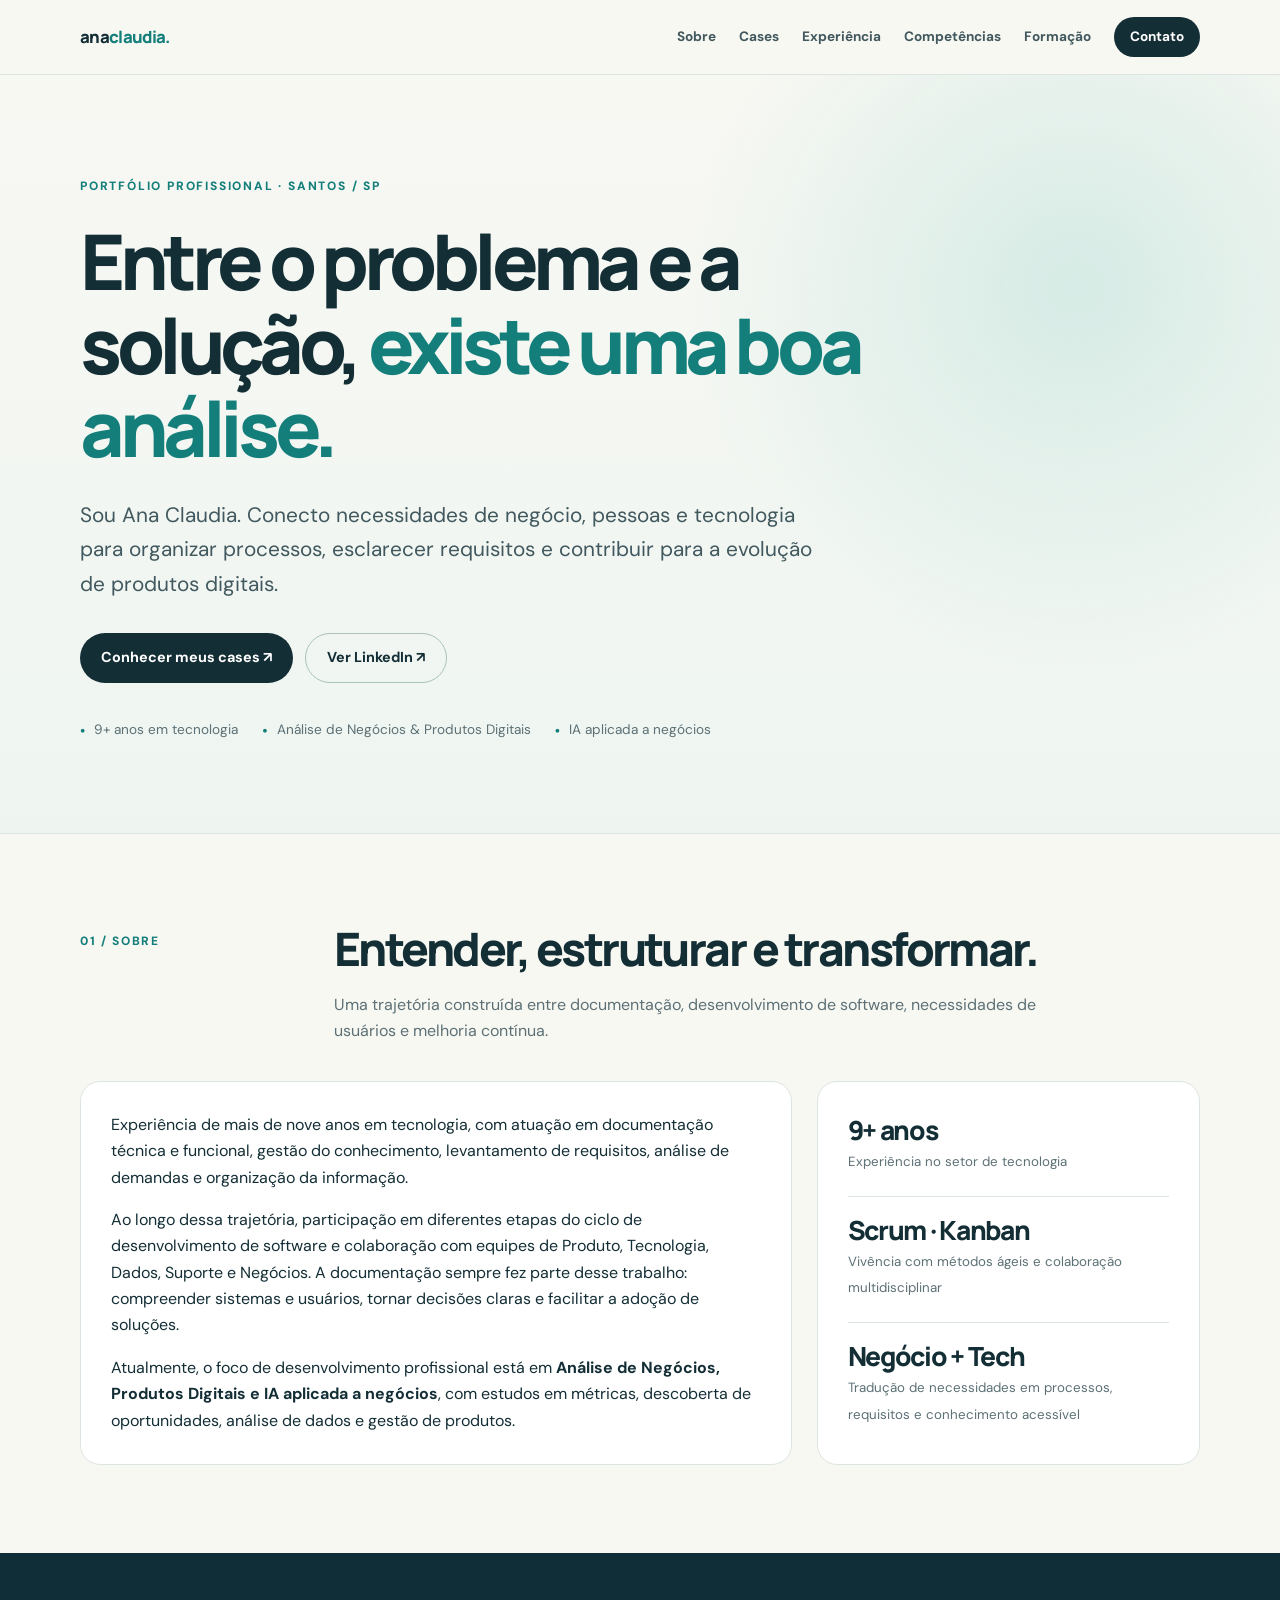
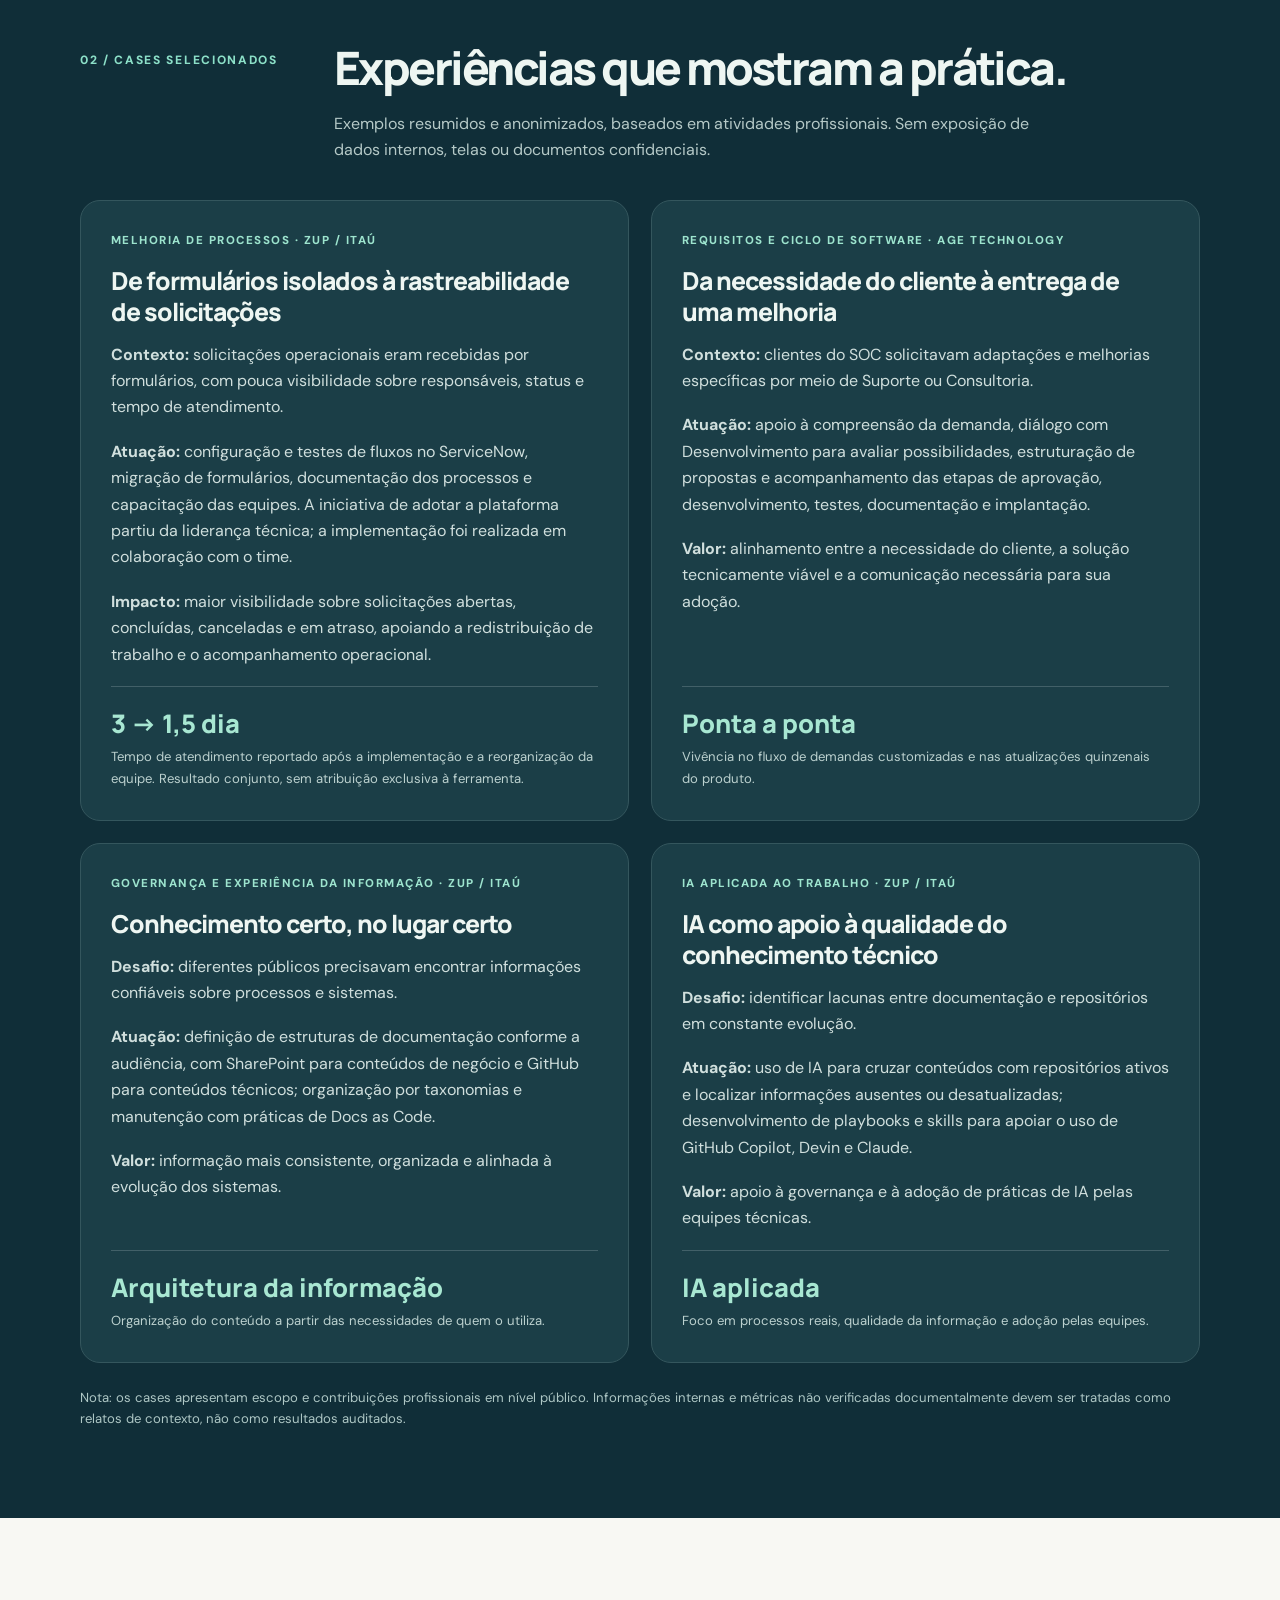
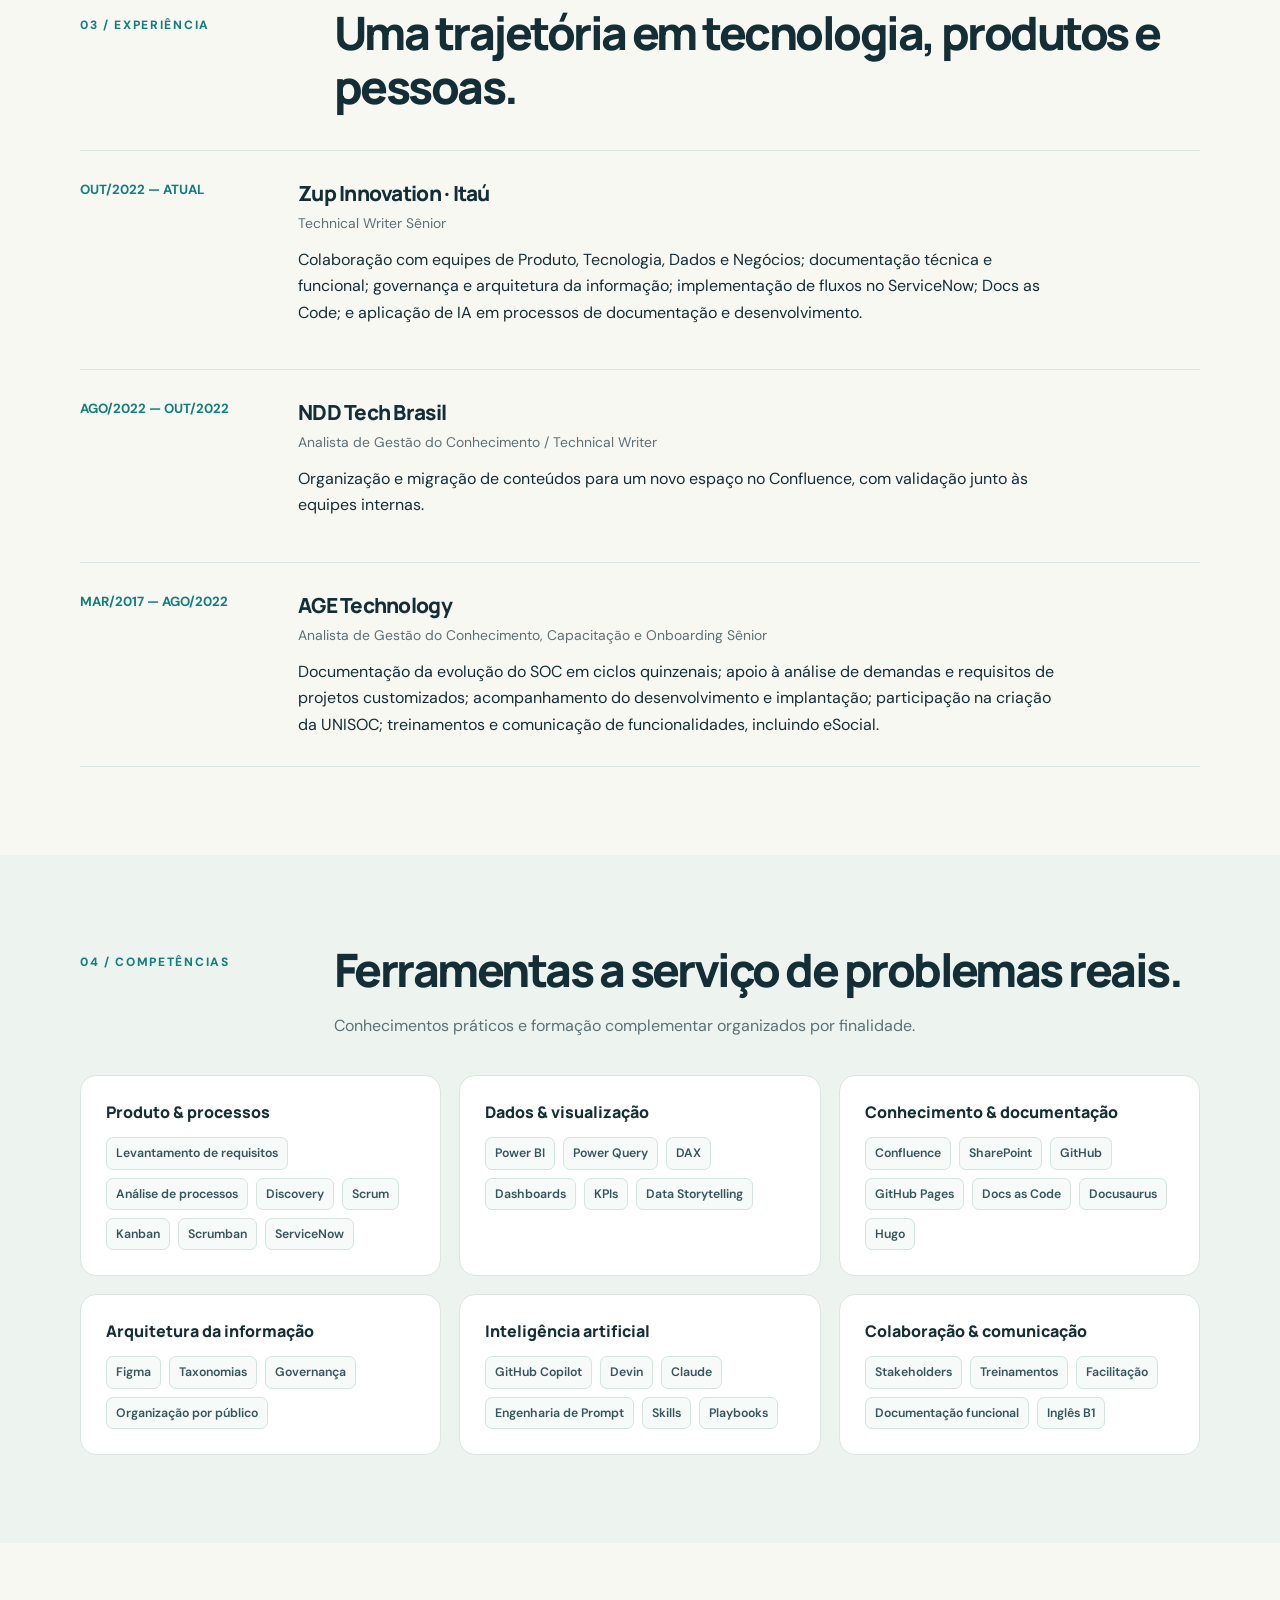
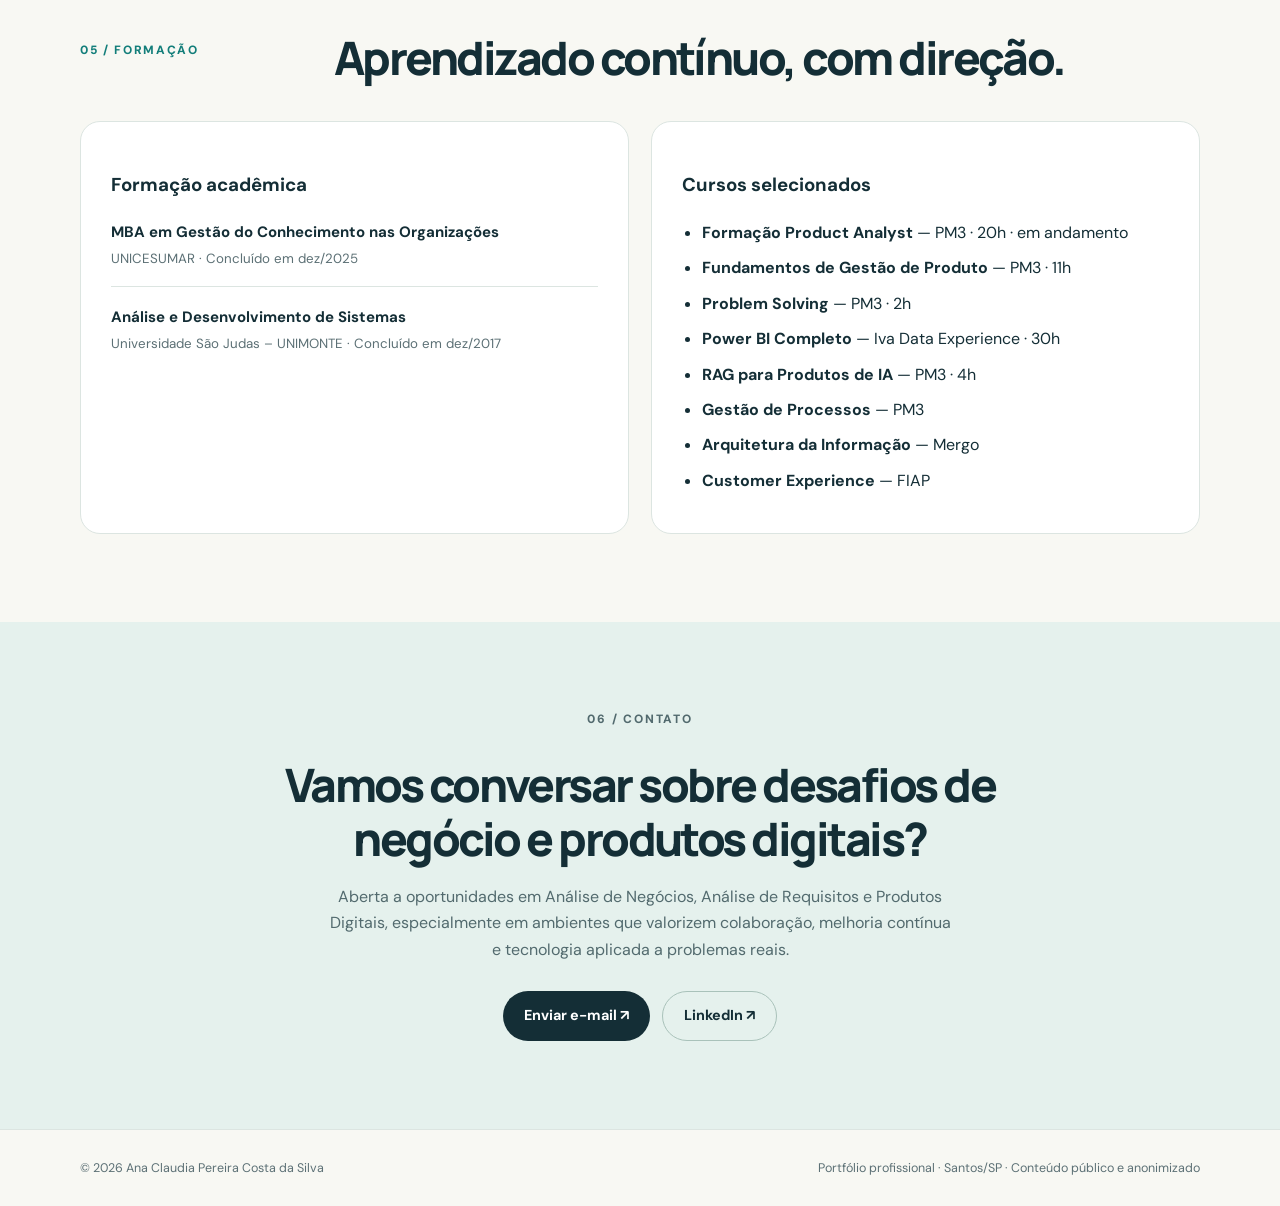
==== commit 0d37431c: "new things" ====
--- a/index.html
+++ b/index.html
@@ -1,591 +1,31 @@
-<!DOCTYPE html>
+<!doctype html>
 <html lang="pt-BR">
 <head>
-<meta charset="UTF-8">
-<meta name="viewport" content="width=device-width, initial-scale=1.0">
-<title>Ana Claudia Pereira Costa da Silva — Portfólio</title>
-<link rel="preconnect" href="https://fonts.googleapis.com">
-<link rel="preconnect" href="https://fonts.gstatic.com" crossorigin>
-<link href="https://fonts.googleapis.com/css2?family=Newsreader:ital,opsz,wght@0,6..72,400;0,6..72,500;0,6..72,600;1,6..72,400;1,6..72,500&family=IBM+Plex+Sans:wght@400;500;600&family=IBM+Plex+Mono:wght@400;500&display=swap" rel="stylesheet">
-<style>
-  :root{
-    --paper: #F2F0E6;
-    --paper-2: #EAE7D9;
-    --ink: #1E2A38;
-    --ink-soft: #4B5A67;
-    --rule: #C9C4B0;
-    --ochre: #A97423;
-    --teal: #2B655F;
-    --brick: #9B4430;
-    --plum: #5F4370;
-    --card-bg: #FBFAF5;
-    --max: 880px;
-  }
-
-  *{ box-sizing: border-box; }
-  html{ scroll-behavior: smooth; }
-  @media (prefers-reduced-motion: reduce){
-    html{ scroll-behavior: auto; }
-    *{ animation-duration: 0.001ms !important; transition-duration: 0.001ms !important; }
-  }
-
-  body{
-    margin:0;
-    background: var(--paper);
-    color: var(--ink);
-    font-family: 'IBM Plex Sans', sans-serif;
-    font-size: 16px;
-    line-height: 1.6;
-    -webkit-font-smoothing: antialiased;
-  }
-
-  a{ color: var(--ink); }
-  a:focus-visible, button:focus-visible, .chip:focus-visible{
-    outline: 2px solid var(--ochre);
-    outline-offset: 3px;
-  }
-
-  .wrap{ max-width: var(--max); margin: 0 auto; padding: 0 24px; }
-
-  /* ---------- top bar / index nav ---------- */
-  .topbar{
-    position: sticky; top:0; z-index: 20;
-    background: var(--paper);
-    border-bottom: 1px solid var(--rule);
-  }
-  .topbar-inner{
-    max-width: var(--max); margin: 0 auto; padding: 14px 24px;
-    display:flex; align-items:center; justify-content: space-between;
-    gap: 16px; flex-wrap: wrap;
-  }
-  .entry-no{
-    font-family: 'IBM Plex Mono', monospace;
-    font-size: 12px; letter-spacing: 0.06em;
-    color: var(--ink-soft);
-  }
-  .topnav{ display:flex; gap: 20px; flex-wrap: wrap; }
-  .topnav a{
-    font-family: 'IBM Plex Mono', monospace;
-    font-size: 12.5px; text-decoration:none; color: var(--ink-soft);
-    letter-spacing: 0.03em;
-    border-bottom: 1px solid transparent;
-    padding-bottom: 2px;
-  }
-  .topnav a:hover{ color: var(--ink); border-bottom-color: var(--ochre); }
-
-  /* ---------- hero ---------- */
-  .hero{ padding: 72px 0 48px; border-bottom: 1px solid var(--rule); }
-  .kicker{
-    font-family:'IBM Plex Mono', monospace;
-    font-size: 12.5px; letter-spacing: 0.12em; text-transform: uppercase;
-    color: var(--ink-soft); margin-bottom: 18px;
-    display:flex; align-items:center; gap:10px;
-  }
-  .kicker::before{
-    content:""; width: 26px; height:1px; background: var(--ink-soft);
-  }
-  h1{
-    font-family: 'Newsreader', serif;
-    font-weight: 500;
-    font-size: clamp(2.1rem, 5vw, 3.2rem);
-    line-height: 1.08;
-    margin: 0 0 20px;
-    letter-spacing: -0.01em;
-  }
-  .role-tags{ display:flex; flex-wrap: wrap; gap:8px; margin-bottom: 26px; }
-  .tag{
-    font-family:'IBM Plex Mono', monospace;
-    font-size: 12px; padding: 5px 11px;
-    border: 1px solid var(--ink);
-    border-radius: 999px;
-    color: var(--ink);
-    white-space: nowrap;
-  }
-  .lede{
-    font-family: 'Newsreader', serif;
-    font-size: 1.18rem;
-    max-width: 62ch;
-    color: var(--ink);
-    margin: 0 0 26px;
-  }
-  .lede em{ font-style: italic; color: var(--ink-soft); }
-
-  .contact-row{
-    display:flex; flex-wrap: wrap; gap: 18px; align-items:center;
-    font-family:'IBM Plex Mono', monospace; font-size: 13px;
-  }
-  .contact-row a{ text-decoration: none; border-bottom: 1px solid var(--ink); }
-  .contact-row a:hover{ color: var(--ochre); border-color: var(--ochre); }
-  .dot{ color: var(--rule); }
-
-  /* ---------- generic section ---------- */
-  section{ padding: 56px 0; border-bottom: 1px solid var(--rule); }
-  section:last-of-type{ border-bottom: none; }
-  .section-label{
-    font-family: 'IBM Plex Mono', monospace;
-    font-size: 12.5px; letter-spacing: 0.1em; text-transform: uppercase;
-    color: var(--ochre);
-    margin-bottom: 22px;
-    display:flex; align-items:center; gap:10px;
-  }
-  .section-label span.n{ color: var(--ink-soft); }
-  h2.title{
-    font-family:'Newsreader', serif; font-weight: 500;
-    font-size: 1.7rem; margin: 0 0 22px;
-  }
-
-  /* ---------- sobre ---------- */
-  .about p{ max-width: 66ch; margin: 0 0 16px; color: var(--ink); }
-  .about p:first-of-type::first-letter{
-    font-family:'Newsreader', serif;
-    font-size: 3.4em; float:left; line-height: 0.85;
-    padding-right: 8px; padding-top: 4px;
-    color: var(--ochre);
-  }
-
-  /* ---------- métricas (ledger list) ---------- */
-  .ledger{ list-style:none; margin:0; padding:0; max-width: 620px; }
-  .ledger li{
-    display:flex; align-items:baseline; gap: 10px;
-    padding: 10px 0;
-    border-bottom: 1px dotted var(--rule);
-  }
-  .ledger .num{
-    font-family:'Newsreader', serif; font-weight:600;
-    font-size: 1.3rem; color: var(--teal); white-space:nowrap;
-  }
-  .ledger .fill{ flex:1; border-bottom: 1px dotted var(--rule); position:relative; top:-4px; }
-  .ledger .label{ font-size: 0.92rem; color: var(--ink-soft); white-space:nowrap; }
-
-  /* ---------- experiência ---------- */
-  .job{ display:grid; grid-template-columns: 130px 1fr; gap: 22px; margin-bottom: 40px; }
-  .job:last-child{ margin-bottom: 0; }
-  .job .when{
-    font-family:'IBM Plex Mono', monospace; font-size: 12.5px;
-    color: var(--ink-soft); padding-top: 4px;
-  }
-  .job h3{
-    font-family:'Newsreader', serif; font-weight:600;
-    font-size: 1.2rem; margin: 0 0 3px;
-  }
-  .job .company{
-    font-size: 0.92rem; color: var(--brick); font-weight:600; margin-bottom: 12px;
-  }
-  .job ul{ margin: 0; padding-left: 18px; }
-  .job li{ margin-bottom: 7px; color: var(--ink); }
-  .subjob{
-    margin-top: 18px; padding: 14px 16px;
-    background: var(--card-bg); border-left: 3px solid var(--rule);
-  }
-  .subjob .subwhen{
-    font-family:'IBM Plex Mono', monospace; font-size: 11.5px; color: var(--ink-soft);
-    display:block; margin-bottom: 4px;
-  }
-  .subjob h4{ font-family:'Newsreader', serif; font-size: 1rem; margin: 0 0 3px; font-weight:600; }
-  .subjob .team{ font-size: 0.82rem; color: var(--ink-soft); margin-bottom: 8px; }
-  .subjob ul{ margin:0; padding-left: 16px; }
-  .subjob li{ font-size: 0.92rem; margin-bottom: 5px; }
-
-  /* ---------- ferramentas (taxonomia) ---------- */
-  .chips{ display:flex; flex-wrap: wrap; gap: 10px; margin-bottom: 28px; }
-  .chip{
-    font-family:'IBM Plex Mono', monospace; font-size: 12.5px;
-    padding: 7px 13px; border-radius: 999px; cursor:pointer;
-    border: 1px solid var(--ink); background: transparent; color: var(--ink);
-    transition: background .15s ease, color .15s ease, border-color .15s ease;
-  }
-  .chip .sw{
-    display:inline-block; width:8px; height:8px; border-radius:50%;
-    margin-right: 7px; position: relative; top: -1px;
-  }
-  .chip[data-cat="doc"] .sw{ background: var(--ochre); }
-  .chip[data-cat="proc"] .sw{ background: var(--teal); }
-  .chip[data-cat="edu"] .sw{ background: var(--brick); }
-  .chip[data-cat="ia"] .sw{ background: var(--plum); }
-  .chip.active[data-cat="doc"]{ background: var(--ochre); color: #fff; border-color: var(--ochre); }
-  .chip.active[data-cat="proc"]{ background: var(--teal); color: #fff; border-color: var(--teal); }
-  .chip.active[data-cat="edu"]{ background: var(--brick); color: #fff; border-color: var(--brick); }
-  .chip.active[data-cat="ia"]{ background: var(--plum); color: #fff; border-color: var(--plum); }
-  .chip.active .sw{ background: #fff; }
-  .chip.reset{ border-style: dashed; }
-
-  .tool-grid{ display:flex; flex-wrap: wrap; gap: 9px; }
-  .tool{
-    font-size: 13px; padding: 8px 12px;
-    background: var(--card-bg);
-    border: 1px solid var(--rule);
-    border-radius: 6px;
-    transition: opacity .18s ease, border-color .18s ease;
-  }
-  .tool[data-cat="doc"]{ border-left: 3px solid var(--ochre); }
-  .tool[data-cat="proc"]{ border-left: 3px solid var(--teal); }
-  .tool[data-cat="edu"]{ border-left: 3px solid var(--brick); }
-  .tool[data-cat="ia"]{ border-left: 3px solid var(--plum); }
-  .tool.dim{ opacity: 0.22; }
-
-  /* ---------- formação / cursos ---------- */
-  .degree{ margin-bottom: 20px; max-width: 620px; }
-  .degree:last-child{ margin-bottom:0; }
-  .degree .row{
-    display:flex; justify-content: space-between; align-items:baseline; gap: 12px; flex-wrap:wrap;
-  }
-  .degree h3{ font-family:'Newsreader', serif; font-size: 1.05rem; margin:0; font-weight:600; }
-  .degree .when{ font-family:'IBM Plex Mono', monospace; font-size: 12px; color: var(--ink-soft); white-space:nowrap; }
-  .degree .inst{ font-size: 0.9rem; color: var(--ink-soft); }
-
-  .courses{ columns: 2; column-gap: 32px; margin-top: 30px; }
-  @media (max-width: 620px){ .courses{ columns: 1; } }
-  .courses div{
-    break-inside: avoid; font-size: 0.9rem; padding: 8px 0;
-    border-bottom: 1px dotted var(--rule);
-  }
-  .courses strong{ font-weight: 600; }
-
-  .langs{ margin-top: 26px; display:flex; gap: 28px; flex-wrap:wrap; }
-  .langs div{ font-family:'IBM Plex Mono', monospace; font-size: 13px; }
-  .langs b{ display:block; font-family:'Newsreader', serif; font-size: 1rem; margin-bottom: 2px; }
-
-  /* ---------- contato / footer ---------- */
-  .contact{ padding: 64px 0 40px; }
-  .contact h2{
-    font-family:'Newsreader', serif; font-weight:500; font-style:italic;
-    font-size: 2rem; max-width: 18ch; margin: 0 0 18px;
-  }
-  .contact p{ max-width: 52ch; color: var(--ink-soft); margin: 0 0 28px; }
-  .cta-row{ display:flex; gap: 14px; flex-wrap: wrap; }
-  .cta{
-    font-family:'IBM Plex Mono', monospace; font-size: 13px;
-    padding: 12px 20px; text-decoration:none;
-    border: 1px solid var(--ink); color: var(--ink); border-radius: 4px;
-  }
-  .cta.primary{ background: var(--ink); color: var(--paper); }
-  .cta:hover{ background: var(--ochre); border-color: var(--ochre); color: #fff; }
-
-  footer{
-    border-top: 1px solid var(--rule); padding: 22px 0 40px;
-    font-family:'IBM Plex Mono', monospace; font-size: 11.5px; color: var(--ink-soft);
-    display:flex; justify-content: space-between; flex-wrap:wrap; gap: 8px;
-  }
-
-  @media (max-width: 640px){
-    .job{ grid-template-columns: 1fr; gap: 6px; }
-    .job .when{ padding-top:0; }
-  }
-</style>
+  <meta charset="utf-8">
+  <meta name="viewport" content="width=device-width, initial-scale=1">
+  <meta name="theme-color" content="#102e38">
+  <meta name="description" content="Portfólio de Ana Claudia Pereira Costa da Silva — Análise de Negócios, Produtos Digitais e IA aplicada a negócios.">
+  <title>Ana Claudia | Análise de Negócios & Produtos Digitais</title>
+  <link rel="preconnect" href="https://fonts.googleapis.com">
+  <link rel="preconnect" href="https://fonts.gstatic.com" crossorigin>
+  <link href="https://fonts.googleapis.com/css2?family=DM+Sans:wght@400;500;600;700&family=Manrope:wght@400;500;600;700;800&display=swap" rel="stylesheet">
+  <style>
+    :root{--ink:#142e36;--muted:#5c7075;--paper:#f8f8f3;--white:#fff;--teal:#137e7a;--teal-dark:#075d5c;--line:#dce5e1;--mint:#e5f1ed;--gold:#f0c37d;--radius:20px}
+    *{box-sizing:border-box}html{scroll-behavior:smooth}body{margin:0;background:var(--paper);color:var(--ink);font:16px/1.65 'DM Sans',Arial,sans-serif}a{color:inherit}a:focus-visible,button:focus-visible{outline:3px solid var(--gold);outline-offset:4px}.wrap{width:min(1120px,calc(100% - 48px));margin:auto}header{position:sticky;top:0;z-index:10;background:rgba(248,248,243,.96);border-bottom:1px solid var(--line);backdrop-filter:blur(12px)}.nav{display:flex;align-items:center;justify-content:space-between;min-height:74px;gap:18px}.brand{font-family:Manrope,sans-serif;font-weight:800;text-decoration:none;font-size:1.05rem;letter-spacing:-.04em}.brand span{color:var(--teal)}.navlinks{display:flex;gap:23px;align-items:center;flex-wrap:wrap}.navlinks a{text-decoration:none;font-size:.85rem;font-weight:700;color:#41585d}.navlinks a:hover{color:var(--teal)}.navlinks .contact-link{background:var(--ink);color:white;padding:9px 16px;border-radius:30px}.hero{padding:102px 0 92px;background:radial-gradient(circle at 84% 28%,#d6ebe5 0,transparent 32%),linear-gradient(180deg,#f8f8f3,#eef5f1);border-bottom:1px solid var(--line)}.eyebrow{font-size:.75rem;font-weight:800;letter-spacing:.15em;text-transform:uppercase;color:var(--teal);margin:0 0 22px}.hero h1{font:800 clamp(2.7rem,6vw,5.5rem)/1.09 Manrope,sans-serif;letter-spacing:-.07em;max-width:900px;margin:0}.hero h1 em{font-style:normal;color:var(--teal)}.hero .lead{font-size:clamp(1.08rem,2vw,1.3rem);color:#40585e;max-width:740px;margin:28px 0 32px}.actions{display:flex;flex-wrap:wrap;gap:12px}.btn{display:inline-flex;align-items:center;justify-content:center;gap:8px;padding:12px 21px;border-radius:999px;font-weight:700;text-decoration:none;font-size:.9rem;transition:transform .2s}.btn:hover{transform:translateY(-2px)}.btn.primary{background:var(--ink);color:#fff}.btn.secondary{border:1px solid #a9c2ba;color:var(--ink)}.hero-meta{display:flex;gap:12px 24px;flex-wrap:wrap;color:var(--muted);font-size:.85rem;margin-top:36px}.hero-meta span:before{content:'●';color:var(--teal);font-size:.55rem;vertical-align:middle;margin-right:9px}.section{padding:88px 0}.section-heading{display:grid;grid-template-columns:220px 1fr;gap:34px;margin-bottom:36px}.section-index{font-size:.75rem;color:var(--teal);font-weight:800;letter-spacing:.14em;text-transform:uppercase;padding-top:10px}.section h2{font:800 clamp(2rem,3.6vw,3.1rem)/1.17 Manrope,sans-serif;letter-spacing:-.055em;margin:0}.section-intro{color:var(--muted);max-width:720px;margin:16px 0 0}.about-grid{display:grid;grid-template-columns:1.3fr .7fr;gap:25px}.panel{background:var(--white);border:1px solid var(--line);border-radius:var(--radius);padding:30px}.panel p:first-child{margin-top:0}.panel p:last-child{margin-bottom:0}.facts{display:grid;gap:15px}.fact{padding-bottom:15px;border-bottom:1px solid var(--line)}.fact:last-child{border-bottom:0;padding-bottom:0}.fact strong{display:block;font:800 1.65rem Manrope,sans-serif;letter-spacing:-.05em}.fact small{color:var(--muted)}.cases{background:#102e38;color:#eef6f2}.cases .section-index{color:#8ce0c8}.cases .section-intro{color:#b5c9c7}.case-grid{display:grid;grid-template-columns:repeat(2,minmax(0,1fr));gap:22px}.case{background:#1b3e47;border:1px solid #34565d;border-radius:var(--radius);padding:30px;display:flex;flex-direction:column}.case-label{font-size:.72rem;font-weight:800;text-transform:uppercase;letter-spacing:.13em;color:#9de4ce}.case h3{font:800 1.55rem/1.25 Manrope,sans-serif;letter-spacing:-.04em;margin:15px 0}.case p{color:#d0dfdd;margin:0 0 18px}.case .metric{border-top:1px solid #426068;padding-top:19px;margin-top:auto}.metric strong{font:800 1.6rem Manrope,sans-serif;color:#a8e7d2}.metric span{display:block;color:#bcd1cf;font-size:.82rem;margin-top:5px}.case ul{padding-left:20px;color:#d0dfdd;margin:0 0 22px}.case li{margin:7px 0}.note{font-size:.82rem;color:#aec7c5;margin:24px 0 0}.timeline{display:grid;gap:15px}.job{display:grid;grid-template-columns:190px 1fr;gap:28px;padding:28px 0;border-top:1px solid var(--line)}.job:last-child{border-bottom:1px solid var(--line)}.date{font-size:.83rem;font-weight:700;color:var(--teal)}.job h3{font:800 1.3rem Manrope,sans-serif;letter-spacing:-.035em;margin:0 0 5px}.job .role{font-size:.87rem;color:var(--muted);margin:0 0 12px}.job p{margin:0;max-width:760px}.skills{background:#edf4f0}.skill-grid{display:grid;grid-template-columns:repeat(3,1fr);gap:18px}.skill-card{background:#fff;border:1px solid var(--line);border-radius:16px;padding:25px}.skill-card h3{font:800 1rem Manrope,sans-serif;margin:0 0 14px}.tags{display:flex;flex-wrap:wrap;gap:8px}.tag{display:inline-block;border:1px solid #d4e4de;background:#f6faf8;border-radius:7px;padding:5px 9px;font-size:.77rem;font-weight:600;color:#36555b}.education-grid{display:grid;grid-template-columns:1fr 1fr;gap:22px}.edu-list{display:grid;gap:18px}.edu-item{padding-bottom:15px;border-bottom:1px solid var(--line)}.edu-item:last-child{border:0;padding:0}.edu-item strong{display:block;font-size:.94rem}.edu-item small{color:var(--muted)}.courses{margin:0;padding-left:20px}.courses li{margin-bottom:9px}.contact{background:var(--mint);text-align:center}.contact h2{max-width:750px;margin:0 auto 18px}.contact p{color:#526a6e;max-width:630px;margin:0 auto 28px}footer{padding:28px 0;color:var(--muted);font-size:.78rem;border-top:1px solid var(--line)}.footer-inner{display:flex;justify-content:space-between;gap:16px;flex-wrap:wrap}@media(max-width:850px){.section-heading{grid-template-columns:1fr;gap:8px}.about-grid,.education-grid{grid-template-columns:1fr}.skill-grid{grid-template-columns:repeat(2,1fr)}.navlinks{gap:12px}.navlinks a{font-size:.75rem}}@media(max-width:600px){.wrap{width:min(100% - 32px,1120px)}.nav{align-items:flex-start;padding:17px 0;flex-direction:column;gap:12px}.navlinks{gap:14px}.navlinks a{font-size:.72rem}.hero{padding:70px 0}.section{padding:65px 0}.case-grid,.skill-grid{grid-template-columns:1fr}.job{grid-template-columns:1fr;gap:8px}.panel,.case{padding:23px}.hero-meta{gap:8px 15px}}@media(prefers-reduced-motion:reduce){html{scroll-behavior:auto}.btn{transition:none}}
+  </style>
 </head>
 <body>
-
-<div class="topbar">
-  <div class="topbar-inner">
-    <span class="entry-no">VERBETE Nº 001 — ATUALIZADO AGO/2026</span>
-    <nav class="topnav">
-      <a href="#sobre">Sobre</a>
-      <a href="#experiencia">Experiência</a>
-      <a href="#ferramentas">Ferramentas</a>
-      <a href="#formacao">Formação</a>
-      <a href="#projetos">Projetos</a>
-      <a href="#contato">Contato</a>
-    </nav>
-  </div>
-</div>
-
-<div class="wrap">
-
-  <!-- HERO -->
-  <header class="hero">
-    <div class="kicker">Portfólio profissional</div>
-    <h1>Ana Claudia Pereira<br>Costa da Silva</h1>
-    <div class="role-tags">
-      <span class="tag">Gestão do Conhecimento</span>
-      <span class="tag">Documentação Técnica</span>
-      <span class="tag">Treinamento &amp; Desenvolvimento</span>
-      <span class="tag">Business Analysis &amp; Change Management</span>
-    </div>
-    <p class="lede">Há 9 anos traduzo — de sistema pra pessoa, de negócio pra time técnico, de mudança pra adoção real. <em>Esse portfólio é, no fundo, um índice do que aprendi fazendo essa ponte.</em></p>
-    <div class="contact-row">
-      <a href="mailto:anaclaudiapcs@gmail.com">anaclaudiapcs@gmail.com</a>
-      <span class="dot">·</span>
-      <a href="http://www.linkedin.com/in/aclaudiap/" target="_blank" rel="noopener">linkedin.com/in/aclaudiap</a>
-      <span class="dot">·</span>
-      <span>Santos/SP, Brasil</span>
-    </div>
-  </header>
-
-  <!-- SOBRE -->
-  <section id="sobre" class="about">
-    <div class="section-label"><span class="n">§01</span> Sobre</div>
-    <p>Atuo conectando sistemas, processos e pessoas para reduzir fricção e viabilizar a adoção real de mudanças organizacionais e tecnológicas — por meio da documentação, estruturação de programas de capacitação, governança de conhecimento, levantamento de requisitos e facilitação de processos em ambientes complexos (SaaS, plataformas low-code, squads de desenvolvimento).</p>
-    <p>Formada em Análise e Desenvolvimento de Sistemas, com pós-graduação em Gestão do Conhecimento nas Organizações e atualmente pós-graduando em Treinamento e Desenvolvimento. Protagonismo na aplicação de Inteligência Artificial à documentação e ao aprendizado corporativo — e, mais recentemente, aproximação do universo de Business Analysis e Change Management, onde a mesma habilidade de "traduzir" se aplica a requisitos, processos e adoção de mudança.</p>
-
-    <ul class="ledger">
-      <li><span class="num">9+</span><span class="fill"></span><span class="label">anos de experiência</span></li>
-      <li><span class="num">400+</span><span class="fill"></span><span class="label">páginas documentadas</span></li>
-      <li><span class="num">80+</span><span class="fill"></span><span class="label">repositórios de desenvolvimento organizados</span></li>
-      <li><span class="num">10+</span><span class="fill"></span><span class="label">trilhas de aprendizagem estruturadas (UNISOC)</span></li>
-      <li><span class="num">200+</span><span class="fill"></span><span class="label">pessoas capacitadas em eventos</span></li>
-      <li><span class="num">−99%</span><span class="fill"></span><span class="label">tempo de migração de repositórios, com uso de IA</span></li>
-    </ul>
-  </section>
-
-  <!-- EXPERIÊNCIA -->
-  <section id="experiencia">
-    <div class="section-label"><span class="n">§02</span> Experiência</div>
-
-    <div class="job">
-      <div class="when">out/2022<br>— atual</div>
-      <div>
-        <h3>Analista de Gestão do Conhecimento | Technical Writer Sênior</h3>
-        <div class="company">ZUP Innovation (alocada no Itaú)</div>
-        <ul>
-          <li>Documentação de processos e funcionalidades para times de desenvolvimento, multiplicando conhecimento técnico entre squads.</li>
-          <li>Atuação como ponte entre times de Produto, Tecnologia, Dados e Negócios, participando do levantamento de requisitos e melhorias de produto.</li>
-          <li>Estruturação de taxonomia e governança de conhecimento para organizar informação técnica em escala, reduzindo tempo de busca e retrabalho entre squads.</li>
-          <li>Implantação de formulários de atendimento no ServiceNow.</li>
-          <li>Criação de playbooks e skills para auxiliar os times de desenvolvimento a incorporar Inteligência Artificial (Devin, Copilot, Claude) diretamente nos processos internos.</li>
-          <li>Facilitação da adoção dessas novas ferramentas junto às equipes, atuando como ponto de referência para dúvidas de processo.</li>
-        </ul>
-
-        <div class="subjob">
-          <span class="subwhen">fev/2026 — atual</span>
-          <h4>Custódia de Ativos</h4>
-          <div class="team">5 squads (média de 7 pessoas) + 1 squad híbrida em modelo agêntico</div>
-          <ul>
-            <li>Organização de repositórios e documentação de regras de BRGAAP.</li>
-            <li>Documentação de manutenção e solicitações de operações de crédito pós-venda: consulta, alteração de meio de pagamento, estorno, cancelamento, amortização, emissão de 2ª via de boleto e tratamento de inconsistências.</li>
-          </ul>
-        </div>
-
-        <div class="subjob">
-          <span class="subwhen">jun/2024 — fev/2026</span>
-          <h4>Shared Experience PF (Experiência do Super App)</h4>
-          <div class="team">4 squads (média de 7 pessoas cada)</div>
-          <ul>
-            <li>Documentação da governança das ferramentas Bynder, VWO e ContentStack utilizadas no Itaú.</li>
-            <li>Documentação da plataforma 360i (low-code), integrada ao ServiceNow.</li>
-          </ul>
-        </div>
-
-        <div class="subjob">
-          <span class="subwhen">mai/2023 — mai/2024</span>
-          <h4>Finanças, Risco de Crédito e Capital</h4>
-          <div class="team">2 squads · 11 pessoas (tríade + devs)</div>
-          <ul>
-            <li>Documentação da modernização financeira, do Novo Modelo Operacional (NMO) e de normas BRGAAP.</li>
-            <li>Documentação do catálogo de dados (SOR, SOT e ESPEC).</li>
-          </ul>
-        </div>
-
-        <div class="subjob">
-          <span class="subwhen">out/2022 — abr/2023</span>
-          <h4>Agendamentos e Pagamentos PF</h4>
-          <div class="team">1 squad · 15 pessoas (tríade + devs)</div>
-          <ul>
-            <li>Documentação dos agendamentos de DOC, TED e boletos PF.</li>
-            <li>Documentação do processo de agendamento interno do banco (calendário).</li>
-          </ul>
-        </div>
-      </div>
-    </div>
-
-    <div class="job">
-      <div class="when">ago/2022<br>— out/2022</div>
-      <div>
-        <h3>Analista de Gestão do Conhecimento</h3>
-        <div class="company">NDD Tech Brasil</div>
-        <ul>
-          <li>Reestruturação da base de conhecimento do sistema NDD Frete a partir do mapeamento da jornada do usuário, priorizando pontos de maior fricção.</li>
-          <li>Padronização da comunicação de produto entre times de tecnologia e usuários finais.</li>
-        </ul>
-      </div>
-    </div>
-
-    <div class="job">
-      <div class="when">mar/2017<br>— ago/2022</div>
-      <div>
-        <h3>Analista de Gestão do Conhecimento, Capacitação e Onboarding Sênior</h3>
-        <div class="company">AGE Technology</div>
-        <ul>
-          <li>Responsável pela gestão da base de conhecimento do sistema SOC (Software Integrado de Gestão Ocupacional), estruturando e mantendo a documentação que dava suporte a todo o produto.</li>
-          <li>Estruturação e condução da curadoria da universidade corporativa da empresa (UNISOC) desde a sua implantação, incluindo planejamento e condução de treinamentos e onboarding para novos colaboradores e clientes externos, além da criação e aplicação de avaliações para os programas de certificação relacionados ao produto.</li>
-          <li>Criação de apostilas, materiais didáticos, conteúdos educacionais e vídeos tutoriais para capacitação de usuários, e apresentação de treinamentos, projetos e conteúdos para públicos variados: times internos, clientes e parceiros.</li>
-          <li>Apoio ao time de Produto no levantamento de requisitos para projetos customizados, atuando como elo entre a necessidade do cliente e o desenvolvimento.</li>
-          <li>Criação de templates e padrões para compartilhamento de conhecimento organizacional, validação e testes de conteúdos para garantir qualidade e aderência às necessidades dos usuários.</li>
-        </ul>
-      </div>
-    </div>
-  </section>
-
-  <!-- FERRAMENTAS -->
-  <section id="ferramentas">
-    <div class="section-label"><span class="n">§03</span> Ferramentas &amp; Taxonomia</div>
-    <p style="max-width:62ch; color:var(--ink-soft); margin-top:-8px; margin-bottom:24px; font-size:0.95rem;">Organizado como eu organizo tudo — por categoria. Clique numa tag pra filtrar.</p>
-
-    <div class="chips" role="group" aria-label="Filtrar ferramentas por categoria">
-      <button class="chip reset active" data-cat="all">Tudo</button>
-      <button class="chip" data-cat="doc"><span class="sw"></span>Documentação &amp; Conhecimento</button>
-      <button class="chip" data-cat="proc"><span class="sw"></span>Processos &amp; Governança</button>
-      <button class="chip" data-cat="edu"><span class="sw"></span>Treinamento &amp; Educação</button>
-      <button class="chip" data-cat="ia"><span class="sw"></span>IA, Dados &amp; Automação</button>
-    </div>
-
-    <div class="tool-grid" id="toolGrid">
-      <div class="tool" data-cat="doc">Confluence</div>
-      <div class="tool" data-cat="doc">Notion</div>
-      <div class="tool" data-cat="doc">SharePoint</div>
-      <div class="tool" data-cat="doc">ReadMe</div>
-      <div class="tool" data-cat="doc">Google Workspace</div>
-      <div class="tool" data-cat="doc">GitHub Pages</div>
-      <div class="tool" data-cat="doc">ContentStack</div>
-      <div class="tool" data-cat="doc">Bynder</div>
-      <div class="tool" data-cat="doc">Markdown</div>
-      <div class="tool" data-cat="doc">HTML</div>
-
-      <div class="tool" data-cat="proc">Jira</div>
-      <div class="tool" data-cat="proc">Trello</div>
-      <div class="tool" data-cat="proc">ServiceNow</div>
-      <div class="tool" data-cat="proc">Miro</div>
-      <div class="tool" data-cat="proc">Mural</div>
-      <div class="tool" data-cat="proc">BPMN (noções)</div>
-      <div class="tool" data-cat="proc">BPM</div>
-      <div class="tool" data-cat="proc">Ágil / Scrum</div>
-      <div class="tool" data-cat="proc">Design Thinking</div>
-
-      <div class="tool" data-cat="edu">Konviva</div>
-      <div class="tool" data-cat="edu">Canva</div>
-      <div class="tool" data-cat="edu">PowerPoint</div>
-      <div class="tool" data-cat="edu">Google Slides</div>
-      <div class="tool" data-cat="edu">Loom</div>
-      <div class="tool" data-cat="edu">Camtasia</div>
-      <div class="tool" data-cat="edu">CapCut</div>
-      <div class="tool" data-cat="edu">Kahoot</div>
-      <div class="tool" data-cat="edu">Google Forms</div>
-      <div class="tool" data-cat="edu">Typeform</div>
-
-      <div class="tool" data-cat="ia">Claude</div>
-      <div class="tool" data-cat="ia">GitHub Copilot</div>
-      <div class="tool" data-cat="ia">Devin</div>
-      <div class="tool" data-cat="ia">StackSpot AI</div>
-      <div class="tool" data-cat="ia">ChatGPT</div>
-      <div class="tool" data-cat="ia">Engenharia de Prompt</div>
-      <div class="tool" data-cat="ia">Power BI</div>
-      <div class="tool" data-cat="ia">Data Visualization</div>
-      <div class="tool" data-cat="ia">n8n</div>
-      <div class="tool" data-cat="ia">Power Apps</div>
-      <div class="tool" data-cat="ia">Figma</div>
-      <div class="tool" data-cat="ia">SQL</div>
-      <div class="tool" data-cat="ia">Git / GitHub</div>
-      <div class="tool" data-cat="ia">APIs / Postman</div>
-    </div>
-  </section>
-
-  <!-- FORMAÇÃO -->
-  <section id="formacao">
-    <div class="section-label"><span class="n">§04</span> Formação Acadêmica</div>
-
-    <div class="degree">
-      <div class="row">
-        <h3>Pós-Graduação — Treinamento e Desenvolvimento</h3>
-        <span class="when">conclusão prevista 01/2027</span>
-      </div>
-      <div class="inst">UNINTER · cursando</div>
-    </div>
-    <div class="degree">
-      <div class="row">
-        <h3>MBA — Gestão do Conhecimento nas Organizações</h3>
-        <span class="when">concluído 12/2025</span>
-      </div>
-      <div class="inst">UNICESUMAR</div>
-    </div>
-    <div class="degree">
-      <div class="row">
-        <h3>Graduação Tecnológica — Análise e Desenvolvimento de Sistemas</h3>
-        <span class="when">concluído 12/2017</span>
-      </div>
-      <div class="inst">Universidade São Judas — UNIMONTE</div>
-    </div>
-
-    <h2 class="title" style="margin-top:44px; font-size:1.2rem;">Cursos complementares</h2>
-    <div class="courses">
-      <div><strong>Educação Corporativa na Prática</strong> — PM3</div>
-      <div><strong>Future Minds 3: Hackathon IA</strong> — Zup Academy</div>
-      <div><strong>Squads Híbridas</strong> — Zup Academy</div>
-      <div><strong>Trilhando Carreira em Technical Writer</strong> — Mari Moreira</div>
-      <div><strong>Fundamentos de Technical Writing</strong> — ESPM</div>
-      <div><strong>Engenharia de Prompt</strong> — StackSpot</div>
-      <div><strong>IA Generativa Future Minds BIT &amp; BITY</strong> — Zup Academy</div>
-      <div><strong>Customer Experience</strong> — FIAP</div>
-      <div><strong>Storytelling</strong> — PM3</div>
-      <div><strong>Arquitetura da Informação</strong> — Mergo</div>
-      <div><strong>Comunicação e Oratória</strong> — Udemy</div>
-    </div>
-
-    <div class="langs">
-      <div><b>Português</b>nativo</div>
-      <div><b>Inglês</b>intermediário · B1</div>
-    </div>
-  </section>
-
-  <!-- PROJETOS -->
-  <section id="projetos">
-    <div class="section-label"><span class="n">§05</span> Projetos Autorais</div>
-    <a href="case-aclaudia.html" style="text-decoration:none; color:inherit; display:block;">
-      <div style="background: var(--card-bg); border:1px solid var(--rule); border-radius:8px; padding:24px 26px; transition: border-color .15s ease;"
-           onmouseover="this.style.borderColor='var(--teal)'" onmouseout="this.style.borderColor='var(--rule)'">
-        <span style="font-family:'IBM Plex Mono', monospace; font-size:11.5px; letter-spacing:.06em; text-transform:uppercase; color: var(--teal); border:1px solid var(--teal); border-radius:999px; padding:4px 11px; display:inline-block; margin-bottom:14px;">Projeto conceitual</span>
-        <h3 style="font-family:'Newsreader', serif; font-size:1.35rem; margin:0 0 8px; font-weight:600;">aclaudIA — Descomplicando a IA</h3>
-        <p style="margin:0; color: var(--ink-soft); max-width:60ch; font-size:0.95rem;">Imersão em IA para não-especialistas, estruturada em uma jornada de três etapas — Nivelar, Letrar e Disseminar — com mecanismo próprio de medição de transformação.</p>
-        <span style="display:inline-block; margin-top:14px; font-family:'IBM Plex Mono', monospace; font-size:12.5px; border-bottom:1px solid var(--ink);">Ver o case completo →</span>
-      </div>
-    </a>
-    <a href="amostra-aclaudia.html" style="text-decoration:none; color:inherit; display:block; margin-top:16px;">
-      <div style="background: var(--card-bg); border:1px solid var(--rule); border-radius:8px; padding:24px 26px;"
-           onmouseover="this.style.borderColor='var(--plum)'" onmouseout="this.style.borderColor='var(--rule)'">
-        <span style="font-family:'IBM Plex Mono', monospace; font-size:11.5px; letter-spacing:.06em; text-transform:uppercase; color: var(--plum); border:1px solid var(--plum); border-radius:999px; padding:4px 11px; display:inline-block; margin-bottom:14px;">Amostra do produto</span>
-        <h3 style="font-family:'Newsreader', serif; font-size:1.35rem; margin:0 0 8px; font-weight:600;">Tópico 1 · "IA não é mágica, é tecnologia"</h3>
-        <p style="margin:0; color: var(--ink-soft); max-width:60ch; font-size:0.95rem;">Uma lição completa da etapa Nivelar, com ilustração interativa e microexercício — simulando como o produto final se comporta.</p>
-        <span style="display:inline-block; margin-top:14px; font-family:'IBM Plex Mono', monospace; font-size:12.5px; border-bottom:1px solid var(--ink);">Experimentar a lição →</span>
-      </div>
-    </a>
-  </section>
-
-  <!-- CONTATO -->
-  <section id="contato" class="contact">
-    <div class="section-label"><span class="n">§06</span> Contato</div>
-    <h2>Vamos conversar?</h2>
-    <p>Aberta a oportunidades em Gestão do Conhecimento, Documentação Técnica, Educação Corporativa e Business Analysis / Change Management. Respondo rápido por e-mail ou LinkedIn.</p>
-    <div class="cta-row">
-      <a class="cta primary" href="mailto:anaclaudiapcs@gmail.com">Enviar e-mail</a>
-      <a class="cta" href="http://www.linkedin.com/in/aclaudiap/" target="_blank" rel="noopener">LinkedIn</a>
-    </div>
-  </section>
-
-  <footer>
-    <span>Santos/SP, Brasil</span>
-    <span>última atualização — agosto de 2026</span>
-  </footer>
-
-</div>
-
-<script>
-  const chips = document.querySelectorAll('.chip');
-  const tools = document.querySelectorAll('.tool');
-
-  chips.forEach(chip => {
-    chip.addEventListener('click', () => {
-      const cat = chip.dataset.cat;
-      chips.forEach(c => c.classList.remove('active'));
-      chip.classList.add('active');
-
-      if(cat === 'all'){
-        tools.forEach(t => t.classList.remove('dim'));
-      } else {
-        tools.forEach(t => {
-          t.classList.toggle('dim', t.dataset.cat !== cat);
-        });
-      }
-    });
-  });
-</script>
-
+  <header><nav class="nav wrap" aria-label="Navegação principal"><a class="brand" href="#inicio">ana<span>claudia.</span></a><div class="navlinks"><a href="#sobre">Sobre</a><a href="#cases">Cases</a><a href="#experiencia">Experiência</a><a href="#competencias">Competências</a><a href="#formacao">Formação</a><a class="contact-link" href="#contato">Contato</a></div></nav></header>
+  <main>
+    <section id="inicio" class="hero"><div class="wrap"><p class="eyebrow">Portfólio profissional · Santos / SP</p><h1>Entre o problema e a solução, <em>existe uma boa análise.</em></h1><p class="lead">Sou Ana Claudia. Conecto necessidades de negócio, pessoas e tecnologia para organizar processos, esclarecer requisitos e contribuir para a evolução de produtos digitais.</p><div class="actions"><a class="btn primary" href="#cases">Conhecer meus cases ↗</a><a class="btn secondary" href="https://www.linkedin.com/in/aclaudiap" target="_blank" rel="noopener noreferrer">Ver LinkedIn ↗</a></div><div class="hero-meta"><span>9+ anos em tecnologia</span><span>Análise de Negócios & Produtos Digitais</span><span>IA aplicada a negócios</span></div></div></section>
+    <section class="section" id="sobre"><div class="wrap"><div class="section-heading"><div class="section-index">01 / Sobre</div><div><h2>Entender, estruturar e transformar.</h2><p class="section-intro">Uma trajetória construída entre documentação, desenvolvimento de software, necessidades de usuários e melhoria contínua.</p></div></div><div class="about-grid"><div class="panel"><p>Experiência de mais de nove anos em tecnologia, com atuação em documentação técnica e funcional, gestão do conhecimento, levantamento de requisitos, análise de demandas e organização da informação.</p><p>Ao longo dessa trajetória, participação em diferentes etapas do ciclo de desenvolvimento de software e colaboração com equipes de Produto, Tecnologia, Dados, Suporte e Negócios. A documentação sempre fez parte desse trabalho: compreender sistemas e usuários, tornar decisões claras e facilitar a adoção de soluções.</p><p>Atualmente, o foco de desenvolvimento profissional está em <strong>Análise de Negócios, Produtos Digitais e IA aplicada a negócios</strong>, com estudos em métricas, descoberta de oportunidades, análise de dados e gestão de produtos.</p></div><aside class="panel facts" aria-label="Destaques"><div class="fact"><strong>9+ anos</strong><small>Experiência no setor de tecnologia</small></div><div class="fact"><strong>Scrum · Kanban</strong><small>Vivência com métodos ágeis e colaboração multidisciplinar</small></div><div class="fact"><strong>Negócio + Tech</strong><small>Tradução de necessidades em processos, requisitos e conhecimento acessível</small></div></aside></div></div></section>
+    <section class="section cases" id="cases"><div class="wrap"><div class="section-heading"><div class="section-index">02 / Cases selecionados</div><div><h2>Experiências que mostram a prática.</h2><p class="section-intro">Exemplos resumidos e anonimizados, baseados em atividades profissionais. Sem exposição de dados internos, telas ou documentos confidenciais.</p></div></div><div class="case-grid"><article class="case"><div class="case-label">Melhoria de processos · Zup / Itaú</div><h3>De formulários isolados à rastreabilidade de solicitações</h3><p><strong>Contexto:</strong> solicitações operacionais eram recebidas por formulários, com pouca visibilidade sobre responsáveis, status e tempo de atendimento.</p><p><strong>Atuação:</strong> configuração e testes de fluxos no ServiceNow, migração de formulários, documentação dos processos e capacitação das equipes. A iniciativa de adotar a plataforma partiu da liderança técnica; a implementação foi realizada em colaboração com o time.</p><p><strong>Impacto:</strong> maior visibilidade sobre solicitações abertas, concluídas, canceladas e em atraso, apoiando a redistribuição de trabalho e o acompanhamento operacional.</p><div class="metric"><strong>3 → 1,5 dia</strong><span>Tempo de atendimento reportado após a implementação e a reorganização da equipe. Resultado conjunto, sem atribuição exclusiva à ferramenta.</span></div></article><article class="case"><div class="case-label">Requisitos e ciclo de software · AGE Technology</div><h3>Da necessidade do cliente à entrega de uma melhoria</h3><p><strong>Contexto:</strong> clientes do SOC solicitavam adaptações e melhorias específicas por meio de Suporte ou Consultoria.</p><p><strong>Atuação:</strong> apoio à compreensão da demanda, diálogo com Desenvolvimento para avaliar possibilidades, estruturação de propostas e acompanhamento das etapas de aprovação, desenvolvimento, testes, documentação e implantação.</p><p><strong>Valor:</strong> alinhamento entre a necessidade do cliente, a solução tecnicamente viável e a comunicação necessária para sua adoção.</p><div class="metric"><strong>Ponta a ponta</strong><span>Vivência no fluxo de demandas customizadas e nas atualizações quinzenais do produto.</span></div></article><article class="case"><div class="case-label">Governança e experiência da informação · Zup / Itaú</div><h3>Conhecimento certo, no lugar certo</h3><p><strong>Desafio:</strong> diferentes públicos precisavam encontrar informações confiáveis sobre processos e sistemas.</p><p><strong>Atuação:</strong> definição de estruturas de documentação conforme a audiência, com SharePoint para conteúdos de negócio e GitHub para conteúdos técnicos; organização por taxonomias e manutenção com práticas de Docs as Code.</p><p><strong>Valor:</strong> informação mais consistente, organizada e alinhada à evolução dos sistemas.</p><div class="metric"><strong>Arquitetura da informação</strong><span>Organização do conteúdo a partir das necessidades de quem o utiliza.</span></div></article><article class="case"><div class="case-label">IA aplicada ao trabalho · Zup / Itaú</div><h3>IA como apoio à qualidade do conhecimento técnico</h3><p><strong>Desafio:</strong> identificar lacunas entre documentação e repositórios em constante evolução.</p><p><strong>Atuação:</strong> uso de IA para cruzar conteúdos com repositórios ativos e localizar informações ausentes ou desatualizadas; desenvolvimento de playbooks e skills para apoiar o uso de GitHub Copilot, Devin e Claude.</p><p><strong>Valor:</strong> apoio à governança e à adoção de práticas de IA pelas equipes técnicas.</p><div class="metric"><strong>IA aplicada</strong><span>Foco em processos reais, qualidade da informação e adoção pelas equipes.</span></div></article></div><p class="note">Nota: os cases apresentam escopo e contribuições profissionais em nível público. Informações internas e métricas não verificadas documentalmente devem ser tratadas como relatos de contexto, não como resultados auditados.</p></div></section>
+    <section class="section" id="experiencia"><div class="wrap"><div class="section-heading"><div class="section-index">03 / Experiência</div><div><h2>Uma trajetória em tecnologia, produtos e pessoas.</h2></div></div><div class="timeline"><article class="job"><div class="date">OUT/2022 — ATUAL</div><div><h3>Zup Innovation · Itaú</h3><p class="role">Technical Writer Sênior</p><p>Colaboração com equipes de Produto, Tecnologia, Dados e Negócios; documentação técnica e funcional; governança e arquitetura da informação; implementação de fluxos no ServiceNow; Docs as Code; e aplicação de IA em processos de documentação e desenvolvimento.</p></div></article><article class="job"><div class="date">AGO/2022 — OUT/2022</div><div><h3>NDD Tech Brasil</h3><p class="role">Analista de Gestão do Conhecimento / Technical Writer</p><p>Organização e migração de conteúdos para um novo espaço no Confluence, com validação junto às equipes internas.</p></div></article><article class="job"><div class="date">MAR/2017 — AGO/2022</div><div><h3>AGE Technology</h3><p class="role">Analista de Gestão do Conhecimento, Capacitação e Onboarding Sênior</p><p>Documentação da evolução do SOC em ciclos quinzenais; apoio à análise de demandas e requisitos de projetos customizados; acompanhamento do desenvolvimento e implantação; participação na criação da UNISOC; treinamentos e comunicação de funcionalidades, incluindo eSocial.</p></div></article></div></div></section>
+    <section class="section skills" id="competencias"><div class="wrap"><div class="section-heading"><div class="section-index">04 / Competências</div><div><h2>Ferramentas a serviço de problemas reais.</h2><p class="section-intro">Conhecimentos práticos e formação complementar organizados por finalidade.</p></div></div><div class="skill-grid"><div class="skill-card"><h3>Produto & processos</h3><div class="tags"><span class="tag">Levantamento de requisitos</span><span class="tag">Análise de processos</span><span class="tag">Discovery</span><span class="tag">Scrum</span><span class="tag">Kanban</span><span class="tag">Scrumban</span><span class="tag">ServiceNow</span></div></div><div class="skill-card"><h3>Dados & visualização</h3><div class="tags"><span class="tag">Power BI</span><span class="tag">Power Query</span><span class="tag">DAX</span><span class="tag">Dashboards</span><span class="tag">KPIs</span><span class="tag">Data Storytelling</span></div></div><div class="skill-card"><h3>Conhecimento & documentação</h3><div class="tags"><span class="tag">Confluence</span><span class="tag">SharePoint</span><span class="tag">GitHub</span><span class="tag">GitHub Pages</span><span class="tag">Docs as Code</span><span class="tag">Docusaurus</span><span class="tag">Hugo</span></div></div><div class="skill-card"><h3>Arquitetura da informação</h3><div class="tags"><span class="tag">Figma</span><span class="tag">Taxonomias</span><span class="tag">Governança</span><span class="tag">Organização por público</span></div></div><div class="skill-card"><h3>Inteligência artificial</h3><div class="tags"><span class="tag">GitHub Copilot</span><span class="tag">Devin</span><span class="tag">Claude</span><span class="tag">Engenharia de Prompt</span><span class="tag">Skills</span><span class="tag">Playbooks</span></div></div><div class="skill-card"><h3>Colaboração & comunicação</h3><div class="tags"><span class="tag">Stakeholders</span><span class="tag">Treinamentos</span><span class="tag">Facilitação</span><span class="tag">Documentação funcional</span><span class="tag">Inglês B1</span></div></div></div></div></section>
+    <section class="section" id="formacao"><div class="wrap"><div class="section-heading"><div class="section-index">05 / Formação</div><div><h2>Aprendizado contínuo, com direção.</h2></div></div><div class="education-grid"><div class="panel"><h3>Formação acadêmica</h3><div class="edu-list"><div class="edu-item"><strong>MBA em Gestão do Conhecimento nas Organizações</strong><small>UNICESUMAR · Concluído em dez/2025</small></div><div class="edu-item"><strong>Análise e Desenvolvimento de Sistemas</strong><small>Universidade São Judas – UNIMONTE · Concluído em dez/2017</small></div></div></div><div class="panel"><h3>Cursos selecionados</h3><ul class="courses"><li><strong>Formação Product Analyst</strong> — PM3 · 20h · em andamento</li><li><strong>Fundamentos de Gestão de Produto</strong> — PM3 · 11h</li><li><strong>Problem Solving</strong> — PM3 · 2h</li><li><strong>Power BI Completo</strong> — Iva Data Experience · 30h</li><li><strong>RAG para Produtos de IA</strong> — PM3 · 4h</li><li><strong>Gestão de Processos</strong> — PM3</li><li><strong>Arquitetura da Informação</strong> — Mergo</li><li><strong>Customer Experience</strong> — FIAP</li></ul></div></div></div></section>
+    <section class="section contact" id="contato"><div class="wrap"><p class="eyebrow">06 / Contato</p><h2>Vamos conversar sobre desafios de negócio e produtos digitais?</h2><p>Aberta a oportunidades em Análise de Negócios, Análise de Requisitos e Produtos Digitais, especialmente em ambientes que valorizem colaboração, melhoria contínua e tecnologia aplicada a problemas reais.</p><div class="actions" style="justify-content:center"><a class="btn primary" href="mailto:anaclaudiapcs@gmail.com">Enviar e-mail ↗</a><a class="btn secondary" href="https://www.linkedin.com/in/aclaudiap" target="_blank" rel="noopener noreferrer">LinkedIn ↗</a></div></div></section>
+  </main>
+  <footer><div class="wrap footer-inner"><span>© <span id="year">2026</span> Ana Claudia Pereira Costa da Silva</span><span>Portfólio profissional · Santos/SP · Conteúdo público e anonimizado</span></div></footer>
+  <script>document.getElementById('year').textContent=new Date().getFullYear();</script>
 </body>
 </html>
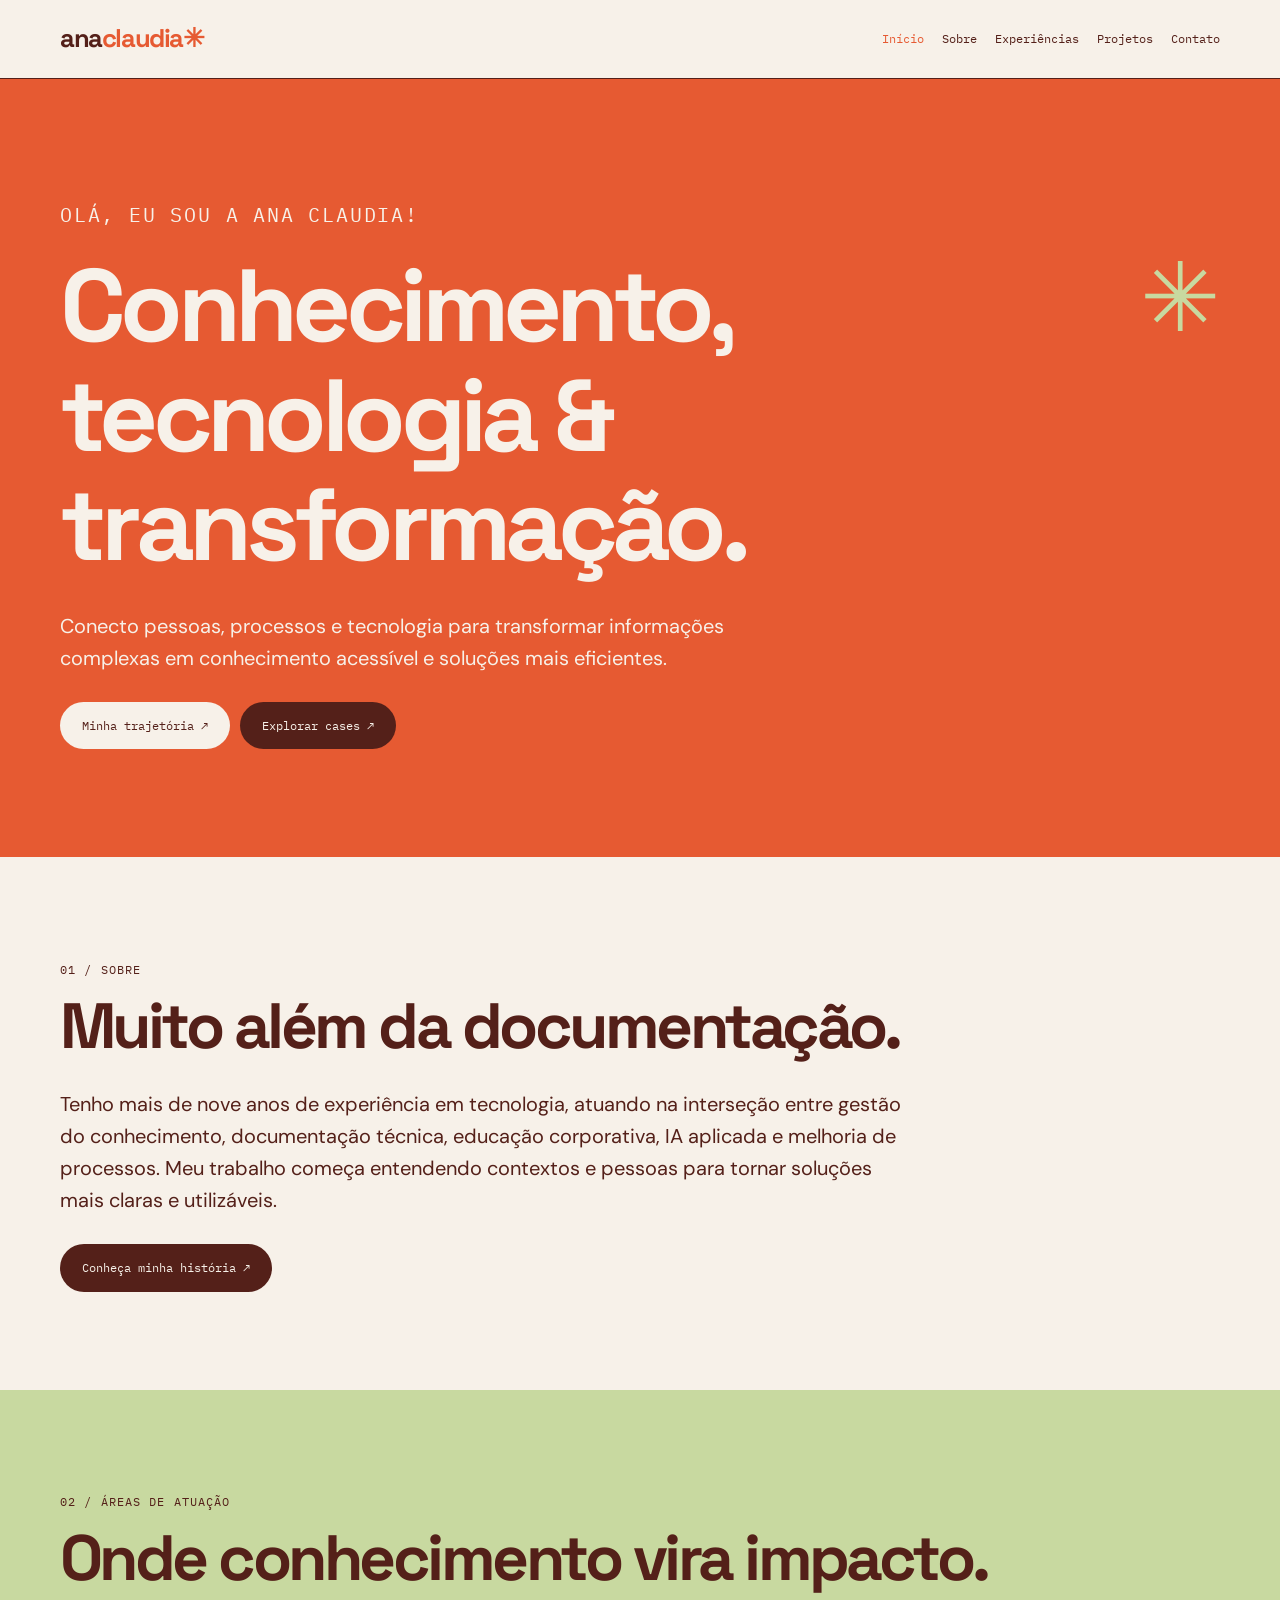
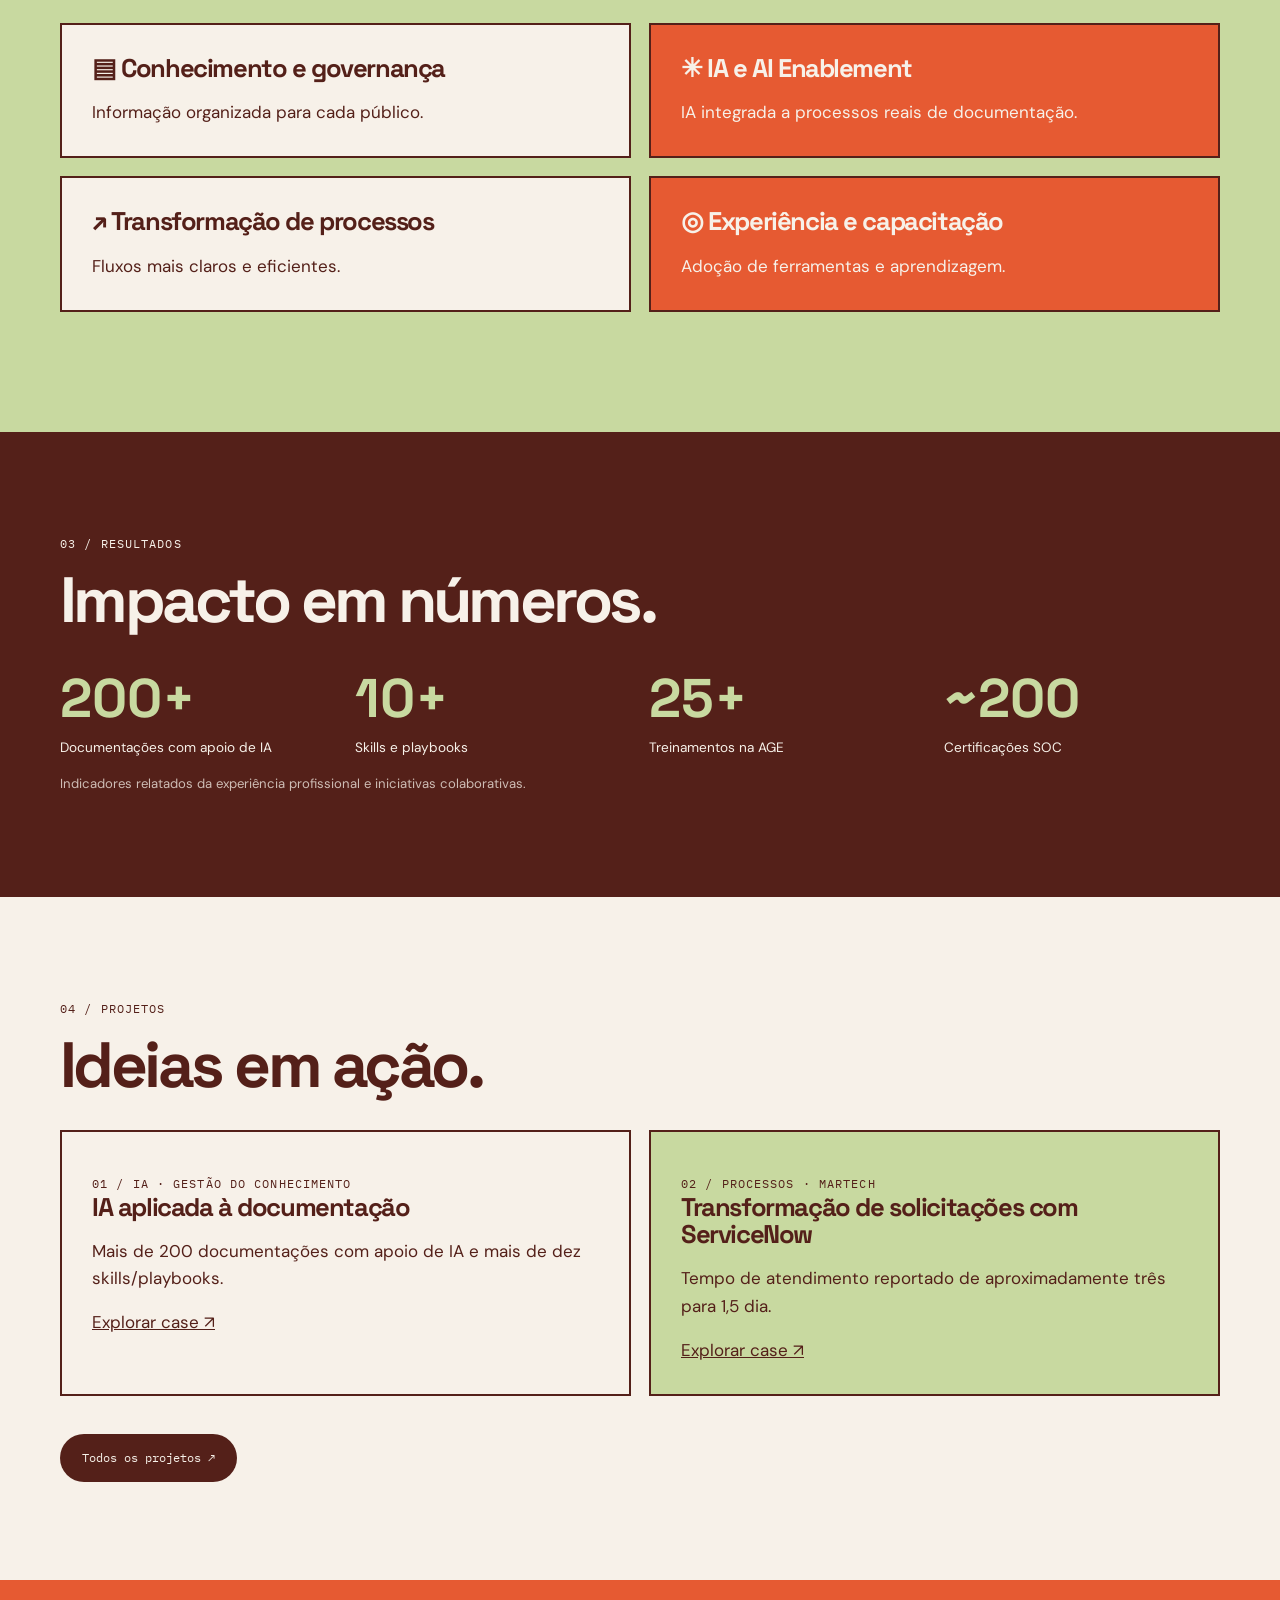
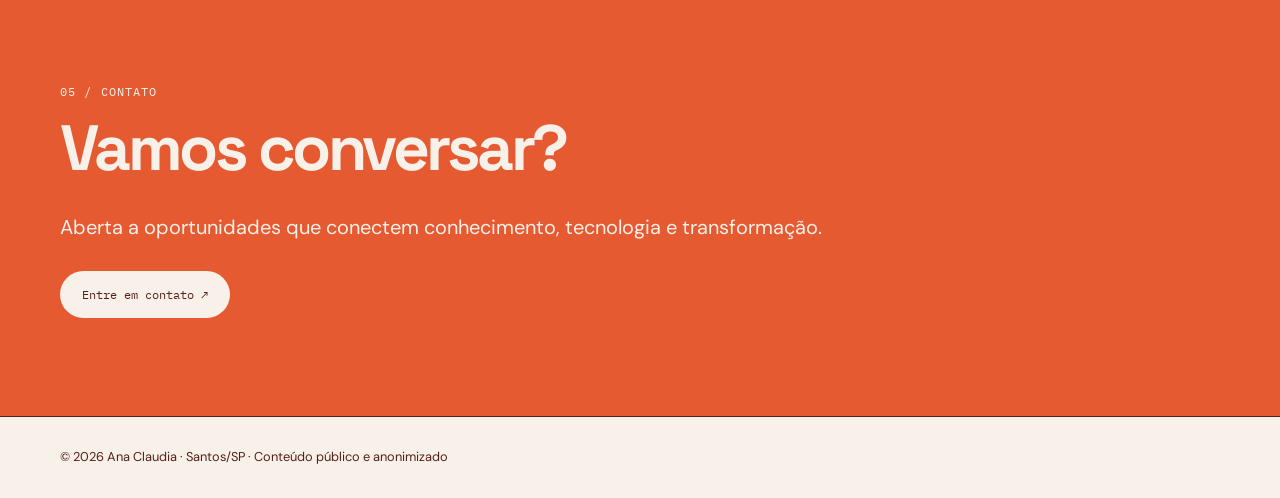
==== commit 3c0e5815: "feat: redesign homepage in orange and sage green" ====
--- a/index.html
+++ b/index.html
@@ -1,31 +1 @@
-<!doctype html>
-<html lang="pt-BR">
-<head>
-  <meta charset="utf-8">
-  <meta name="viewport" content="width=device-width, initial-scale=1">
-  <meta name="theme-color" content="#102e38">
-  <meta name="description" content="Portfólio de Ana Claudia Pereira Costa da Silva — Análise de Negócios, Produtos Digitais e IA aplicada a negócios.">
-  <title>Ana Claudia | Análise de Negócios & Produtos Digitais</title>
-  <link rel="preconnect" href="https://fonts.googleapis.com">
-  <link rel="preconnect" href="https://fonts.gstatic.com" crossorigin>
-  <link href="https://fonts.googleapis.com/css2?family=DM+Sans:wght@400;500;600;700&family=Manrope:wght@400;500;600;700;800&display=swap" rel="stylesheet">
-  <style>
-    :root{--ink:#142e36;--muted:#5c7075;--paper:#f8f8f3;--white:#fff;--teal:#137e7a;--teal-dark:#075d5c;--line:#dce5e1;--mint:#e5f1ed;--gold:#f0c37d;--radius:20px}
-    *{box-sizing:border-box}html{scroll-behavior:smooth}body{margin:0;background:var(--paper);color:var(--ink);font:16px/1.65 'DM Sans',Arial,sans-serif}a{color:inherit}a:focus-visible,button:focus-visible{outline:3px solid var(--gold);outline-offset:4px}.wrap{width:min(1120px,calc(100% - 48px));margin:auto}header{position:sticky;top:0;z-index:10;background:rgba(248,248,243,.96);border-bottom:1px solid var(--line);backdrop-filter:blur(12px)}.nav{display:flex;align-items:center;justify-content:space-between;min-height:74px;gap:18px}.brand{font-family:Manrope,sans-serif;font-weight:800;text-decoration:none;font-size:1.05rem;letter-spacing:-.04em}.brand span{color:var(--teal)}.navlinks{display:flex;gap:23px;align-items:center;flex-wrap:wrap}.navlinks a{text-decoration:none;font-size:.85rem;font-weight:700;color:#41585d}.navlinks a:hover{color:var(--teal)}.navlinks .contact-link{background:var(--ink);color:white;padding:9px 16px;border-radius:30px}.hero{padding:102px 0 92px;background:radial-gradient(circle at 84% 28%,#d6ebe5 0,transparent 32%),linear-gradient(180deg,#f8f8f3,#eef5f1);border-bottom:1px solid var(--line)}.eyebrow{font-size:.75rem;font-weight:800;letter-spacing:.15em;text-transform:uppercase;color:var(--teal);margin:0 0 22px}.hero h1{font:800 clamp(2.7rem,6vw,5.5rem)/1.09 Manrope,sans-serif;letter-spacing:-.07em;max-width:900px;margin:0}.hero h1 em{font-style:normal;color:var(--teal)}.hero .lead{font-size:clamp(1.08rem,2vw,1.3rem);color:#40585e;max-width:740px;margin:28px 0 32px}.actions{display:flex;flex-wrap:wrap;gap:12px}.btn{display:inline-flex;align-items:center;justify-content:center;gap:8px;padding:12px 21px;border-radius:999px;font-weight:700;text-decoration:none;font-size:.9rem;transition:transform .2s}.btn:hover{transform:translateY(-2px)}.btn.primary{background:var(--ink);color:#fff}.btn.secondary{border:1px solid #a9c2ba;color:var(--ink)}.hero-meta{display:flex;gap:12px 24px;flex-wrap:wrap;color:var(--muted);font-size:.85rem;margin-top:36px}.hero-meta span:before{content:'●';color:var(--teal);font-size:.55rem;vertical-align:middle;margin-right:9px}.section{padding:88px 0}.section-heading{display:grid;grid-template-columns:220px 1fr;gap:34px;margin-bottom:36px}.section-index{font-size:.75rem;color:var(--teal);font-weight:800;letter-spacing:.14em;text-transform:uppercase;padding-top:10px}.section h2{font:800 clamp(2rem,3.6vw,3.1rem)/1.17 Manrope,sans-serif;letter-spacing:-.055em;margin:0}.section-intro{color:var(--muted);max-width:720px;margin:16px 0 0}.about-grid{display:grid;grid-template-columns:1.3fr .7fr;gap:25px}.panel{background:var(--white);border:1px solid var(--line);border-radius:var(--radius);padding:30px}.panel p:first-child{margin-top:0}.panel p:last-child{margin-bottom:0}.facts{display:grid;gap:15px}.fact{padding-bottom:15px;border-bottom:1px solid var(--line)}.fact:last-child{border-bottom:0;padding-bottom:0}.fact strong{display:block;font:800 1.65rem Manrope,sans-serif;letter-spacing:-.05em}.fact small{color:var(--muted)}.cases{background:#102e38;color:#eef6f2}.cases .section-index{color:#8ce0c8}.cases .section-intro{color:#b5c9c7}.case-grid{display:grid;grid-template-columns:repeat(2,minmax(0,1fr));gap:22px}.case{background:#1b3e47;border:1px solid #34565d;border-radius:var(--radius);padding:30px;display:flex;flex-direction:column}.case-label{font-size:.72rem;font-weight:800;text-transform:uppercase;letter-spacing:.13em;color:#9de4ce}.case h3{font:800 1.55rem/1.25 Manrope,sans-serif;letter-spacing:-.04em;margin:15px 0}.case p{color:#d0dfdd;margin:0 0 18px}.case .metric{border-top:1px solid #426068;padding-top:19px;margin-top:auto}.metric strong{font:800 1.6rem Manrope,sans-serif;color:#a8e7d2}.metric span{display:block;color:#bcd1cf;font-size:.82rem;margin-top:5px}.case ul{padding-left:20px;color:#d0dfdd;margin:0 0 22px}.case li{margin:7px 0}.note{font-size:.82rem;color:#aec7c5;margin:24px 0 0}.timeline{display:grid;gap:15px}.job{display:grid;grid-template-columns:190px 1fr;gap:28px;padding:28px 0;border-top:1px solid var(--line)}.job:last-child{border-bottom:1px solid var(--line)}.date{font-size:.83rem;font-weight:700;color:var(--teal)}.job h3{font:800 1.3rem Manrope,sans-serif;letter-spacing:-.035em;margin:0 0 5px}.job .role{font-size:.87rem;color:var(--muted);margin:0 0 12px}.job p{margin:0;max-width:760px}.skills{background:#edf4f0}.skill-grid{display:grid;grid-template-columns:repeat(3,1fr);gap:18px}.skill-card{background:#fff;border:1px solid var(--line);border-radius:16px;padding:25px}.skill-card h3{font:800 1rem Manrope,sans-serif;margin:0 0 14px}.tags{display:flex;flex-wrap:wrap;gap:8px}.tag{display:inline-block;border:1px solid #d4e4de;background:#f6faf8;border-radius:7px;padding:5px 9px;font-size:.77rem;font-weight:600;color:#36555b}.education-grid{display:grid;grid-template-columns:1fr 1fr;gap:22px}.edu-list{display:grid;gap:18px}.edu-item{padding-bottom:15px;border-bottom:1px solid var(--line)}.edu-item:last-child{border:0;padding:0}.edu-item strong{display:block;font-size:.94rem}.edu-item small{color:var(--muted)}.courses{margin:0;padding-left:20px}.courses li{margin-bottom:9px}.contact{background:var(--mint);text-align:center}.contact h2{max-width:750px;margin:0 auto 18px}.contact p{color:#526a6e;max-width:630px;margin:0 auto 28px}footer{padding:28px 0;color:var(--muted);font-size:.78rem;border-top:1px solid var(--line)}.footer-inner{display:flex;justify-content:space-between;gap:16px;flex-wrap:wrap}@media(max-width:850px){.section-heading{grid-template-columns:1fr;gap:8px}.about-grid,.education-grid{grid-template-columns:1fr}.skill-grid{grid-template-columns:repeat(2,1fr)}.navlinks{gap:12px}.navlinks a{font-size:.75rem}}@media(max-width:600px){.wrap{width:min(100% - 32px,1120px)}.nav{align-items:flex-start;padding:17px 0;flex-direction:column;gap:12px}.navlinks{gap:14px}.navlinks a{font-size:.72rem}.hero{padding:70px 0}.section{padding:65px 0}.case-grid,.skill-grid{grid-template-columns:1fr}.job{grid-template-columns:1fr;gap:8px}.panel,.case{padding:23px}.hero-meta{gap:8px 15px}}@media(prefers-reduced-motion:reduce){html{scroll-behavior:auto}.btn{transition:none}}
-  </style>
-</head>
-<body>
-  <header><nav class="nav wrap" aria-label="Navegação principal"><a class="brand" href="#inicio">ana<span>claudia.</span></a><div class="navlinks"><a href="#sobre">Sobre</a><a href="#cases">Cases</a><a href="#experiencia">Experiência</a><a href="#competencias">Competências</a><a href="#formacao">Formação</a><a class="contact-link" href="#contato">Contato</a></div></nav></header>
-  <main>
-    <section id="inicio" class="hero"><div class="wrap"><p class="eyebrow">Portfólio profissional · Santos / SP</p><h1>Entre o problema e a solução, <em>existe uma boa análise.</em></h1><p class="lead">Sou Ana Claudia. Conecto necessidades de negócio, pessoas e tecnologia para organizar processos, esclarecer requisitos e contribuir para a evolução de produtos digitais.</p><div class="actions"><a class="btn primary" href="#cases">Conhecer meus cases ↗</a><a class="btn secondary" href="https://www.linkedin.com/in/aclaudiap" target="_blank" rel="noopener noreferrer">Ver LinkedIn ↗</a></div><div class="hero-meta"><span>9+ anos em tecnologia</span><span>Análise de Negócios & Produtos Digitais</span><span>IA aplicada a negócios</span></div></div></section>
-    <section class="section" id="sobre"><div class="wrap"><div class="section-heading"><div class="section-index">01 / Sobre</div><div><h2>Entender, estruturar e transformar.</h2><p class="section-intro">Uma trajetória construída entre documentação, desenvolvimento de software, necessidades de usuários e melhoria contínua.</p></div></div><div class="about-grid"><div class="panel"><p>Experiência de mais de nove anos em tecnologia, com atuação em documentação técnica e funcional, gestão do conhecimento, levantamento de requisitos, análise de demandas e organização da informação.</p><p>Ao longo dessa trajetória, participação em diferentes etapas do ciclo de desenvolvimento de software e colaboração com equipes de Produto, Tecnologia, Dados, Suporte e Negócios. A documentação sempre fez parte desse trabalho: compreender sistemas e usuários, tornar decisões claras e facilitar a adoção de soluções.</p><p>Atualmente, o foco de desenvolvimento profissional está em <strong>Análise de Negócios, Produtos Digitais e IA aplicada a negócios</strong>, com estudos em métricas, descoberta de oportunidades, análise de dados e gestão de produtos.</p></div><aside class="panel facts" aria-label="Destaques"><div class="fact"><strong>9+ anos</strong><small>Experiência no setor de tecnologia</small></div><div class="fact"><strong>Scrum · Kanban</strong><small>Vivência com métodos ágeis e colaboração multidisciplinar</small></div><div class="fact"><strong>Negócio + Tech</strong><small>Tradução de necessidades em processos, requisitos e conhecimento acessível</small></div></aside></div></div></section>
-    <section class="section cases" id="cases"><div class="wrap"><div class="section-heading"><div class="section-index">02 / Cases selecionados</div><div><h2>Experiências que mostram a prática.</h2><p class="section-intro">Exemplos resumidos e anonimizados, baseados em atividades profissionais. Sem exposição de dados internos, telas ou documentos confidenciais.</p></div></div><div class="case-grid"><article class="case"><div class="case-label">Melhoria de processos · Zup / Itaú</div><h3>De formulários isolados à rastreabilidade de solicitações</h3><p><strong>Contexto:</strong> solicitações operacionais eram recebidas por formulários, com pouca visibilidade sobre responsáveis, status e tempo de atendimento.</p><p><strong>Atuação:</strong> configuração e testes de fluxos no ServiceNow, migração de formulários, documentação dos processos e capacitação das equipes. A iniciativa de adotar a plataforma partiu da liderança técnica; a implementação foi realizada em colaboração com o time.</p><p><strong>Impacto:</strong> maior visibilidade sobre solicitações abertas, concluídas, canceladas e em atraso, apoiando a redistribuição de trabalho e o acompanhamento operacional.</p><div class="metric"><strong>3 → 1,5 dia</strong><span>Tempo de atendimento reportado após a implementação e a reorganização da equipe. Resultado conjunto, sem atribuição exclusiva à ferramenta.</span></div></article><article class="case"><div class="case-label">Requisitos e ciclo de software · AGE Technology</div><h3>Da necessidade do cliente à entrega de uma melhoria</h3><p><strong>Contexto:</strong> clientes do SOC solicitavam adaptações e melhorias específicas por meio de Suporte ou Consultoria.</p><p><strong>Atuação:</strong> apoio à compreensão da demanda, diálogo com Desenvolvimento para avaliar possibilidades, estruturação de propostas e acompanhamento das etapas de aprovação, desenvolvimento, testes, documentação e implantação.</p><p><strong>Valor:</strong> alinhamento entre a necessidade do cliente, a solução tecnicamente viável e a comunicação necessária para sua adoção.</p><div class="metric"><strong>Ponta a ponta</strong><span>Vivência no fluxo de demandas customizadas e nas atualizações quinzenais do produto.</span></div></article><article class="case"><div class="case-label">Governança e experiência da informação · Zup / Itaú</div><h3>Conhecimento certo, no lugar certo</h3><p><strong>Desafio:</strong> diferentes públicos precisavam encontrar informações confiáveis sobre processos e sistemas.</p><p><strong>Atuação:</strong> definição de estruturas de documentação conforme a audiência, com SharePoint para conteúdos de negócio e GitHub para conteúdos técnicos; organização por taxonomias e manutenção com práticas de Docs as Code.</p><p><strong>Valor:</strong> informação mais consistente, organizada e alinhada à evolução dos sistemas.</p><div class="metric"><strong>Arquitetura da informação</strong><span>Organização do conteúdo a partir das necessidades de quem o utiliza.</span></div></article><article class="case"><div class="case-label">IA aplicada ao trabalho · Zup / Itaú</div><h3>IA como apoio à qualidade do conhecimento técnico</h3><p><strong>Desafio:</strong> identificar lacunas entre documentação e repositórios em constante evolução.</p><p><strong>Atuação:</strong> uso de IA para cruzar conteúdos com repositórios ativos e localizar informações ausentes ou desatualizadas; desenvolvimento de playbooks e skills para apoiar o uso de GitHub Copilot, Devin e Claude.</p><p><strong>Valor:</strong> apoio à governança e à adoção de práticas de IA pelas equipes técnicas.</p><div class="metric"><strong>IA aplicada</strong><span>Foco em processos reais, qualidade da informação e adoção pelas equipes.</span></div></article></div><p class="note">Nota: os cases apresentam escopo e contribuições profissionais em nível público. Informações internas e métricas não verificadas documentalmente devem ser tratadas como relatos de contexto, não como resultados auditados.</p></div></section>
-    <section class="section" id="experiencia"><div class="wrap"><div class="section-heading"><div class="section-index">03 / Experiência</div><div><h2>Uma trajetória em tecnologia, produtos e pessoas.</h2></div></div><div class="timeline"><article class="job"><div class="date">OUT/2022 — ATUAL</div><div><h3>Zup Innovation · Itaú</h3><p class="role">Technical Writer Sênior</p><p>Colaboração com equipes de Produto, Tecnologia, Dados e Negócios; documentação técnica e funcional; governança e arquitetura da informação; implementação de fluxos no ServiceNow; Docs as Code; e aplicação de IA em processos de documentação e desenvolvimento.</p></div></article><article class="job"><div class="date">AGO/2022 — OUT/2022</div><div><h3>NDD Tech Brasil</h3><p class="role">Analista de Gestão do Conhecimento / Technical Writer</p><p>Organização e migração de conteúdos para um novo espaço no Confluence, com validação junto às equipes internas.</p></div></article><article class="job"><div class="date">MAR/2017 — AGO/2022</div><div><h3>AGE Technology</h3><p class="role">Analista de Gestão do Conhecimento, Capacitação e Onboarding Sênior</p><p>Documentação da evolução do SOC em ciclos quinzenais; apoio à análise de demandas e requisitos de projetos customizados; acompanhamento do desenvolvimento e implantação; participação na criação da UNISOC; treinamentos e comunicação de funcionalidades, incluindo eSocial.</p></div></article></div></div></section>
-    <section class="section skills" id="competencias"><div class="wrap"><div class="section-heading"><div class="section-index">04 / Competências</div><div><h2>Ferramentas a serviço de problemas reais.</h2><p class="section-intro">Conhecimentos práticos e formação complementar organizados por finalidade.</p></div></div><div class="skill-grid"><div class="skill-card"><h3>Produto & processos</h3><div class="tags"><span class="tag">Levantamento de requisitos</span><span class="tag">Análise de processos</span><span class="tag">Discovery</span><span class="tag">Scrum</span><span class="tag">Kanban</span><span class="tag">Scrumban</span><span class="tag">ServiceNow</span></div></div><div class="skill-card"><h3>Dados & visualização</h3><div class="tags"><span class="tag">Power BI</span><span class="tag">Power Query</span><span class="tag">DAX</span><span class="tag">Dashboards</span><span class="tag">KPIs</span><span class="tag">Data Storytelling</span></div></div><div class="skill-card"><h3>Conhecimento & documentação</h3><div class="tags"><span class="tag">Confluence</span><span class="tag">SharePoint</span><span class="tag">GitHub</span><span class="tag">GitHub Pages</span><span class="tag">Docs as Code</span><span class="tag">Docusaurus</span><span class="tag">Hugo</span></div></div><div class="skill-card"><h3>Arquitetura da informação</h3><div class="tags"><span class="tag">Figma</span><span class="tag">Taxonomias</span><span class="tag">Governança</span><span class="tag">Organização por público</span></div></div><div class="skill-card"><h3>Inteligência artificial</h3><div class="tags"><span class="tag">GitHub Copilot</span><span class="tag">Devin</span><span class="tag">Claude</span><span class="tag">Engenharia de Prompt</span><span class="tag">Skills</span><span class="tag">Playbooks</span></div></div><div class="skill-card"><h3>Colaboração & comunicação</h3><div class="tags"><span class="tag">Stakeholders</span><span class="tag">Treinamentos</span><span class="tag">Facilitação</span><span class="tag">Documentação funcional</span><span class="tag">Inglês B1</span></div></div></div></div></section>
-    <section class="section" id="formacao"><div class="wrap"><div class="section-heading"><div class="section-index">05 / Formação</div><div><h2>Aprendizado contínuo, com direção.</h2></div></div><div class="education-grid"><div class="panel"><h3>Formação acadêmica</h3><div class="edu-list"><div class="edu-item"><strong>MBA em Gestão do Conhecimento nas Organizações</strong><small>UNICESUMAR · Concluído em dez/2025</small></div><div class="edu-item"><strong>Análise e Desenvolvimento de Sistemas</strong><small>Universidade São Judas – UNIMONTE · Concluído em dez/2017</small></div></div></div><div class="panel"><h3>Cursos selecionados</h3><ul class="courses"><li><strong>Formação Product Analyst</strong> — PM3 · 20h · em andamento</li><li><strong>Fundamentos de Gestão de Produto</strong> — PM3 · 11h</li><li><strong>Problem Solving</strong> — PM3 · 2h</li><li><strong>Power BI Completo</strong> — Iva Data Experience · 30h</li><li><strong>RAG para Produtos de IA</strong> — PM3 · 4h</li><li><strong>Gestão de Processos</strong> — PM3</li><li><strong>Arquitetura da Informação</strong> — Mergo</li><li><strong>Customer Experience</strong> — FIAP</li></ul></div></div></div></section>
-    <section class="section contact" id="contato"><div class="wrap"><p class="eyebrow">06 / Contato</p><h2>Vamos conversar sobre desafios de negócio e produtos digitais?</h2><p>Aberta a oportunidades em Análise de Negócios, Análise de Requisitos e Produtos Digitais, especialmente em ambientes que valorizem colaboração, melhoria contínua e tecnologia aplicada a problemas reais.</p><div class="actions" style="justify-content:center"><a class="btn primary" href="mailto:anaclaudiapcs@gmail.com">Enviar e-mail ↗</a><a class="btn secondary" href="https://www.linkedin.com/in/aclaudiap" target="_blank" rel="noopener noreferrer">LinkedIn ↗</a></div></div></section>
-  </main>
-  <footer><div class="wrap footer-inner"><span>© <span id="year">2026</span> Ana Claudia Pereira Costa da Silva</span><span>Portfólio profissional · Santos/SP · Conteúdo público e anonimizado</span></div></footer>
-  <script>document.getElementById('year').textContent=new Date().getFullYear();</script>
-</body>
-</html>
+<!doctype html><html lang="pt-BR"><head><meta charset="utf-8"><meta name="viewport" content="width=device-width,initial-scale=1"><meta name="theme-color" content="#e65a32"><meta name="description" content="Ana Claudia — conhecimento, tecnologia e transformação"><title>Início | Ana Claudia</title><link rel="stylesheet" href="css/style.css"></head><body><header><nav class="wrap" aria-label="Navegação principal"><a class="brand" href="index.html">ana<span>claudia✳</span></a><div class="links"><a href="index.html" aria-current="page">Início</a><a href="sobre.html" >Sobre</a><a href="experiencias.html" >Experiências</a><a href="projetos.html" >Projetos</a><a href="contato.html" >Contato</a></div></nav></header><main><section class="hero"><div class="wrap"><p class="eyebrow">Olá, eu sou a Ana Claudia!</p><span class="asterisk" aria-hidden="true">✳</span><h1>Conhecimento,<br>tecnologia &<br>transformação.</h1><p>Conecto pessoas, processos e tecnologia para transformar informações complexas em conhecimento acessível e soluções mais eficientes.</p><a class="btn light" href="experiencias.html">Minha trajetória ↗</a><a class="btn" href="projetos.html">Explorar cases ↗</a></div></section><section class="section "><div class="wrap"><p class="eyebrow">01 / Sobre</p><h2>Muito além da documentação.</h2><p class="lead">Tenho mais de nove anos de experiência em tecnologia, atuando na interseção entre gestão do conhecimento, documentação técnica, educação corporativa, IA aplicada e melhoria de processos. Meu trabalho começa entendendo contextos e pessoas para tornar soluções mais claras e utilizáveis.</p><a class="btn" href="sobre.html">Conheça minha história ↗</a></div></section><section class="section green"><div class="wrap"><p class="eyebrow">02 / Áreas de atuação</p><h2>Onde conhecimento vira impacto.</h2><div class="grid"><article class="tile"><h3>▤ Conhecimento e governança</h3><p>Informação organizada para cada público.</p></article><article class="tile"><h3>✳ IA e AI Enablement</h3><p>IA integrada a processos reais de documentação.</p></article><article class="tile"><h3>↗ Transformação de processos</h3><p>Fluxos mais claros e eficientes.</p></article><article class="tile"><h3>◎ Experiência e capacitação</h3><p>Adoção de ferramentas e aprendizagem.</p></article></div></div></section><section class="section dark"><div class="wrap"><p class="eyebrow">03 / Resultados</p><h2>Impacto em números.</h2><div class="stats"><div><strong>200+</strong><span>Documentações com apoio de IA</span></div><div><strong>10+</strong><span>Skills e playbooks</span></div><div><strong>25+</strong><span>Treinamentos na AGE</span></div><div><strong>~200</strong><span>Certificações SOC</span></div></div><p class="note">Indicadores relatados da experiência profissional e iniciativas colaborativas.</p></div></section><section class="section "><div class="wrap"><p class="eyebrow">04 / Projetos</p><h2>Ideias em ação.</h2><div class="grid"><article class="tile"><p class="eyebrow">01 / IA · Gestão do Conhecimento</p><h3>IA aplicada à documentação</h3><p>Mais de 200 documentações com apoio de IA e mais de dez skills/playbooks.</p><p><a href="case-ia.html">Explorar case ↗</a></p></article><article class="tile"><p class="eyebrow">02 / Processos · Martech</p><h3>Transformação de solicitações com ServiceNow</h3><p>Tempo de atendimento reportado de aproximadamente três para 1,5 dia.</p><p><a href="case-servicenow.html">Explorar case ↗</a></p></article></div><a class="btn" href="projetos.html">Todos os projetos ↗</a></div></section><section class="section orange"><div class="wrap"><p class="eyebrow">05 / Contato</p><h2>Vamos conversar?</h2><p class="lead">Aberta a oportunidades que conectem conhecimento, tecnologia e transformação.</p><a class="btn light" href="contato.html">Entre em contato ↗</a></div></section></main><footer><div class="wrap">© <span data-year>2026</span> Ana Claudia · Santos/SP · Conteúdo público e anonimizado</div></footer><script src="js/main.js"></script></body></html>
--- a/css/style.css
+++ b/css/style.css
@@ -0,0 +1 @@
+@import url('https://fonts.googleapis.com/css2?family=DM+Sans:wght@400;600&family=IBM+Plex+Mono:wght@500&family=Space+Grotesk:wght@500;700&display=swap');:root{--orange:#e65a32;--green:#c8d9a0;--cream:#f7f1e9;--wine:#542019}*{box-sizing:border-box}body{margin:0;background:var(--cream);color:var(--wine);font:17px/1.6 'DM Sans',sans-serif}a{color:inherit}a:focus-visible,summary:focus-visible{outline:3px solid var(--orange);outline-offset:3px}.wrap{max-width:1160px;width:calc(100% - 44px);margin:auto}header{position:sticky;top:0;z-index:5;background:var(--cream);border-bottom:1px solid var(--wine)}nav{min-height:78px;display:flex;justify-content:space-between;align-items:center;gap:20px}.brand,h1,h2,h3{font-family:'Space Grotesk',sans-serif;letter-spacing:-.055em;line-height:1.07}.brand{font-size:1.6rem;font-weight:700;text-decoration:none}.brand span{color:var(--orange)}.links{display:flex;flex-wrap:wrap;gap:18px}.links a,.eyebrow,.btn{font-family:'IBM Plex Mono',monospace;font-size:.77rem;text-decoration:none}.links a[aria-current=page]{color:var(--orange)}h1{font-size:clamp(3.3rem,8vw,7.7rem);margin:20px 0 30px}h2{font-size:clamp(2.5rem,5vw,5rem);margin:0 0 28px}h3{font-size:1.6rem;margin:0 0 12px}.hero{background:var(--orange);color:var(--cream);padding:100px 0}.hero h1{max-width:950px}.hero p{max-width:750px;font-size:1.25rem}.asterisk{font-size:6rem;color:var(--green);float:right;line-height:1}.section{padding:90px 0}.section.green{background:var(--green)}.section.dark{background:var(--wine);color:var(--cream)}.section.orange{background:var(--orange);color:var(--cream)}.lead{font-size:1.25rem;max-width:850px}.eyebrow{text-transform:uppercase;letter-spacing:.09em}.grid{display:grid;grid-template-columns:repeat(2,minmax(0,1fr));gap:18px;margin:30px 0}.tile{background:var(--cream);border:2px solid var(--wine);padding:30px;color:var(--wine)}.tile:nth-child(2n){background:var(--green)}.green .tile:nth-child(2n){background:var(--orange);color:var(--cream)}.tile p{margin-bottom:0}.btn{display:inline-block;background:var(--wine);color:var(--cream);padding:14px 22px;border-radius:30px;margin:8px 10px 8px 0}.btn.light{background:var(--cream);color:var(--wine)}.stats{display:grid;grid-template-columns:repeat(4,1fr);gap:18px}.stats strong{font:700 3.4rem 'Space Grotesk';color:var(--green);display:block}.stats span{font-size:.85rem}.pagehero{background:var(--green);padding:70px 0}.pagehero h1{font-size:clamp(3rem,7vw,6rem)}details{background:#fffaf4;border:2px solid var(--wine);margin:15px 0}summary{cursor:pointer;padding:20px;font:700 1.35rem 'Space Grotesk'}details[open] summary{background:var(--green)}details .inside{padding:20px}li{margin:9px 0}.note{font-size:.82rem;opacity:.75}footer{border-top:1px solid var(--wine);padding:30px 0;font-size:.8rem}@media(max-width:760px){nav{align-items:flex-start;flex-direction:column;padding:15px 0}.links{gap:10px}.links a{font-size:.65rem}.grid,.stats{grid-template-columns:1fr}.section{padding:65px 0}.hero{padding:65px 0}.asterisk{display:none}}
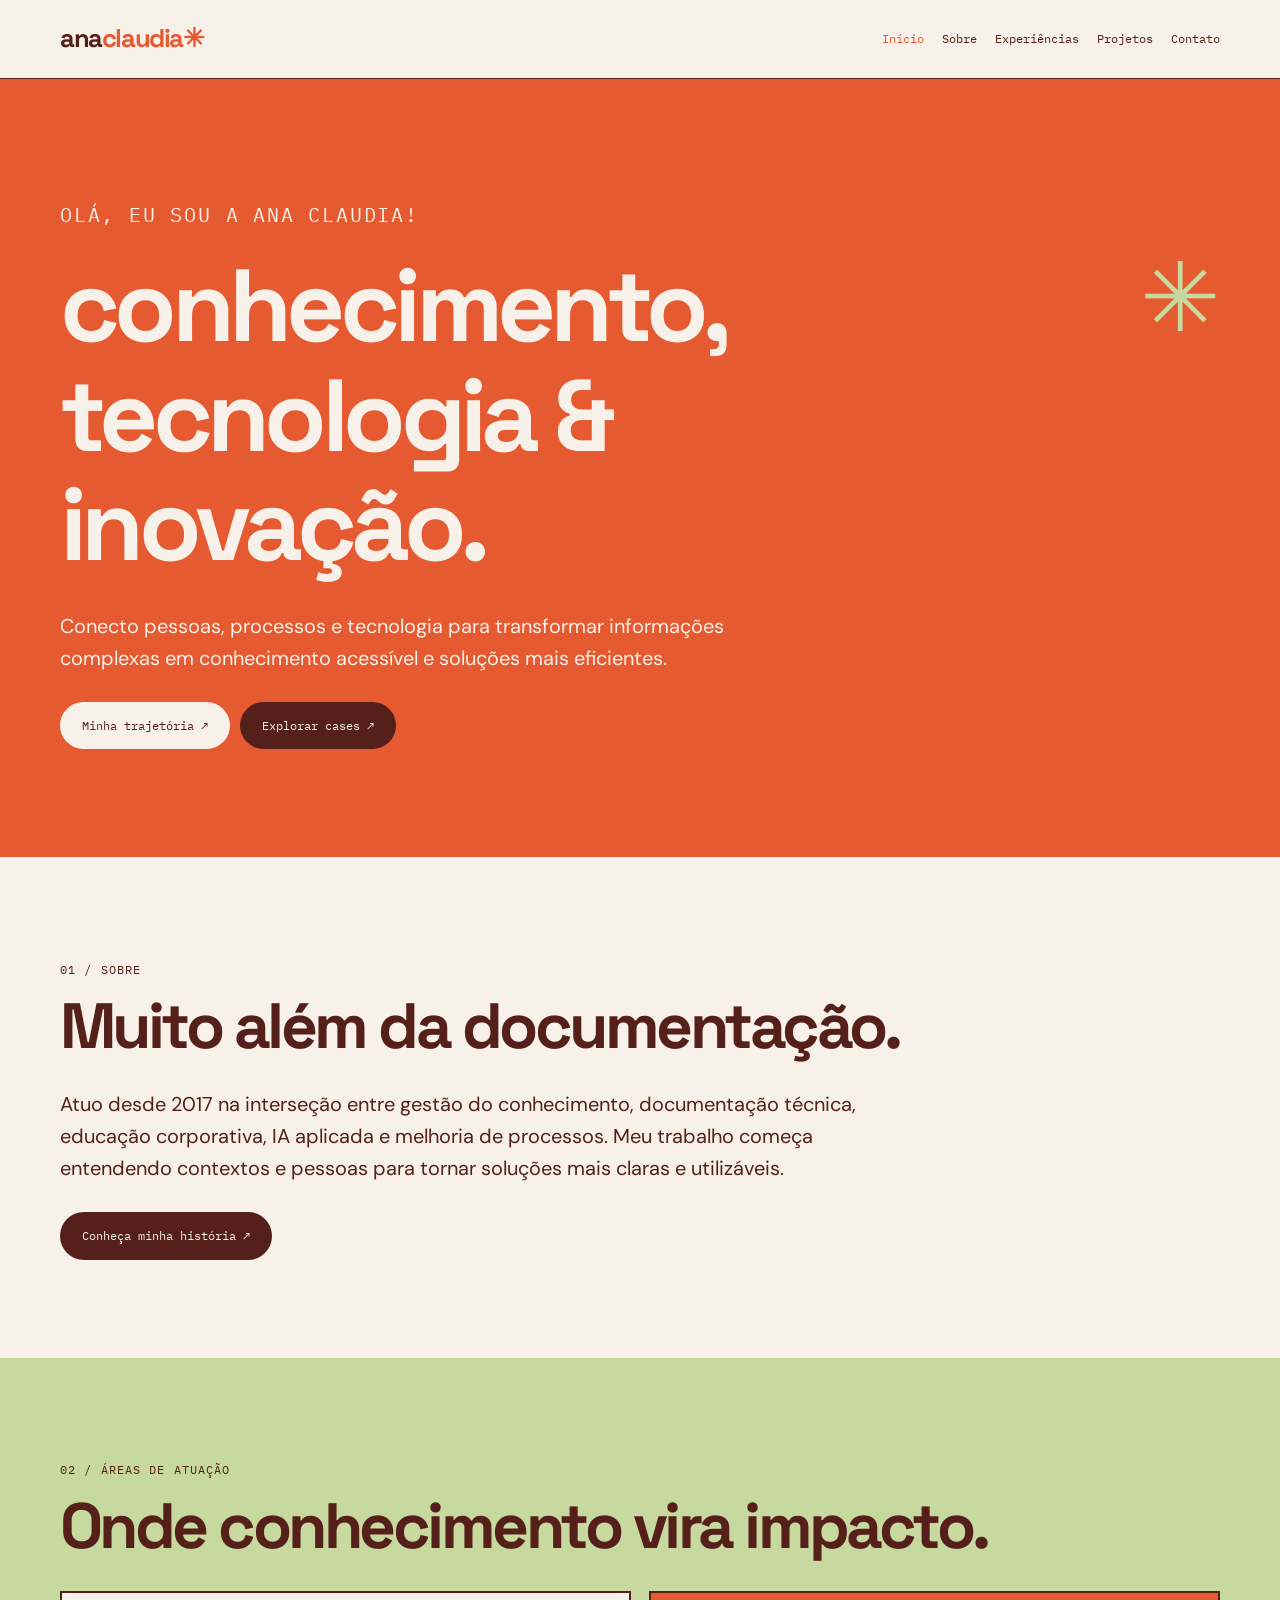
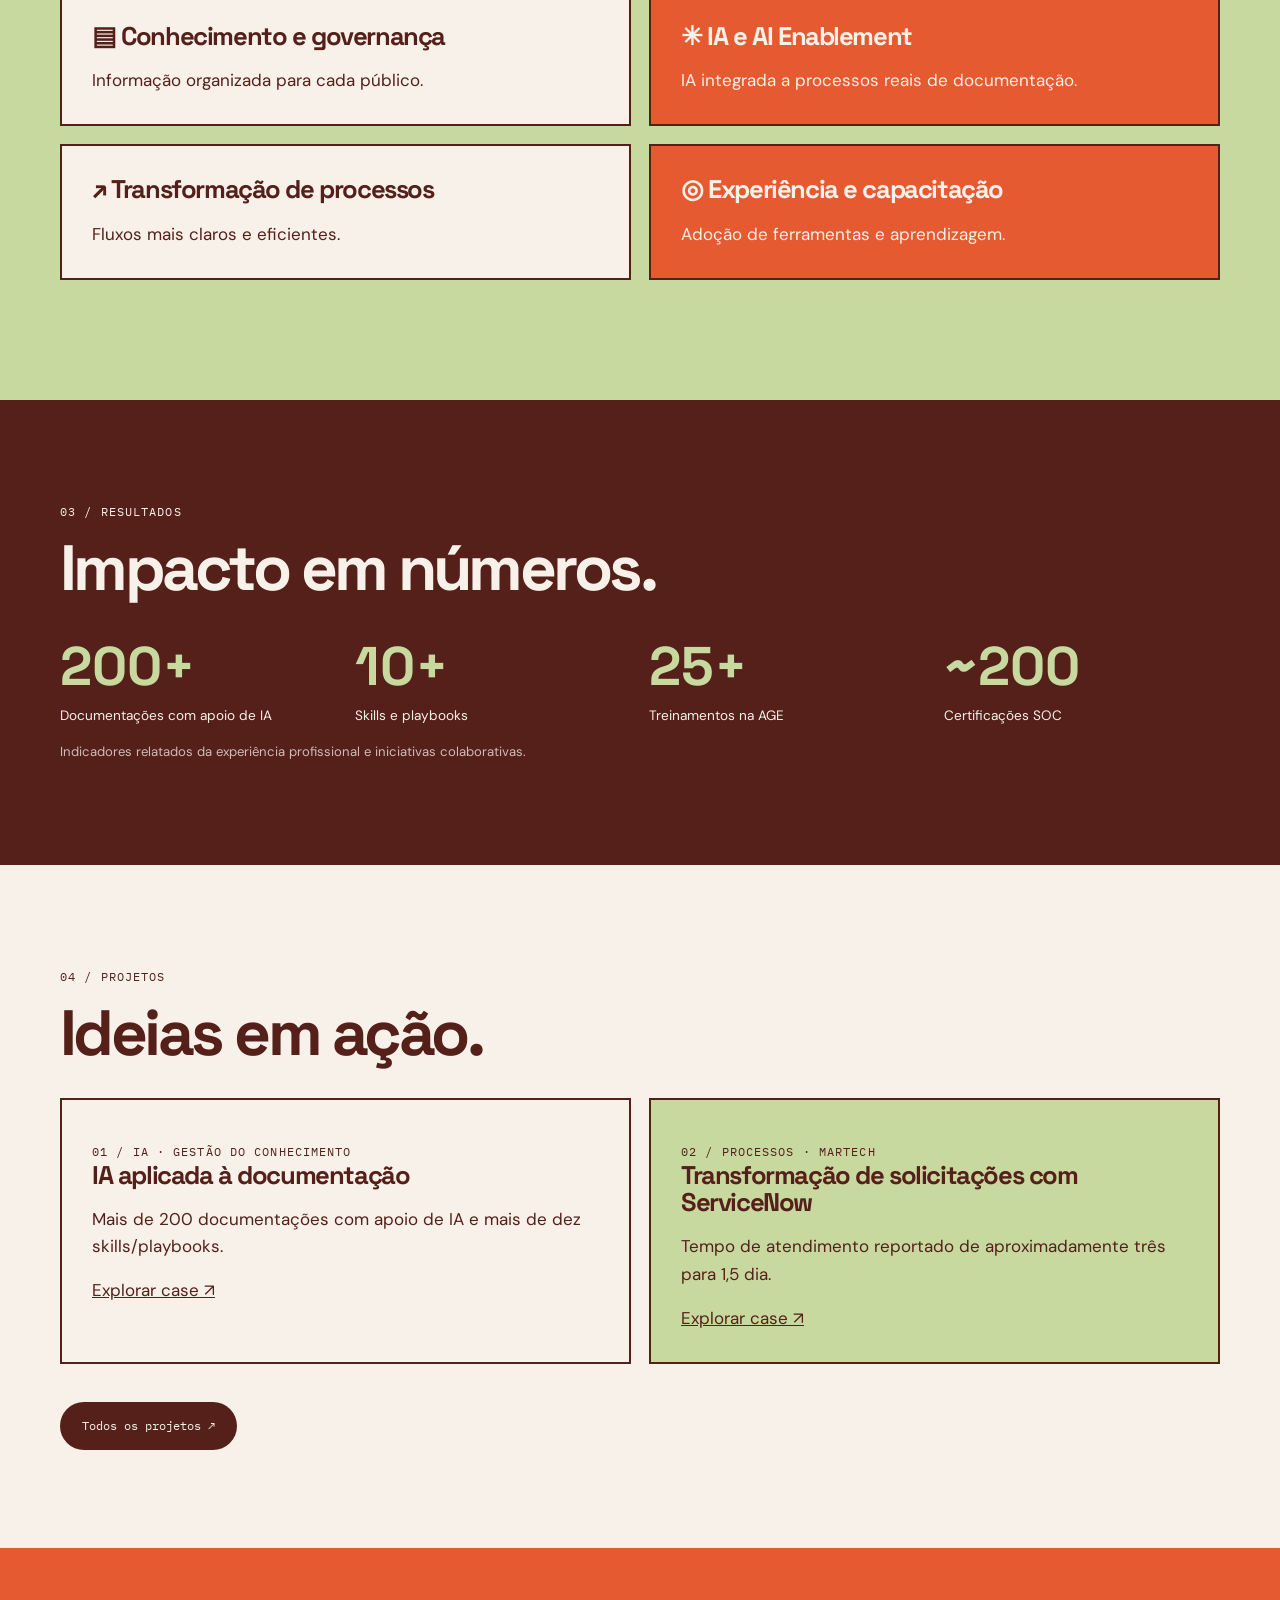
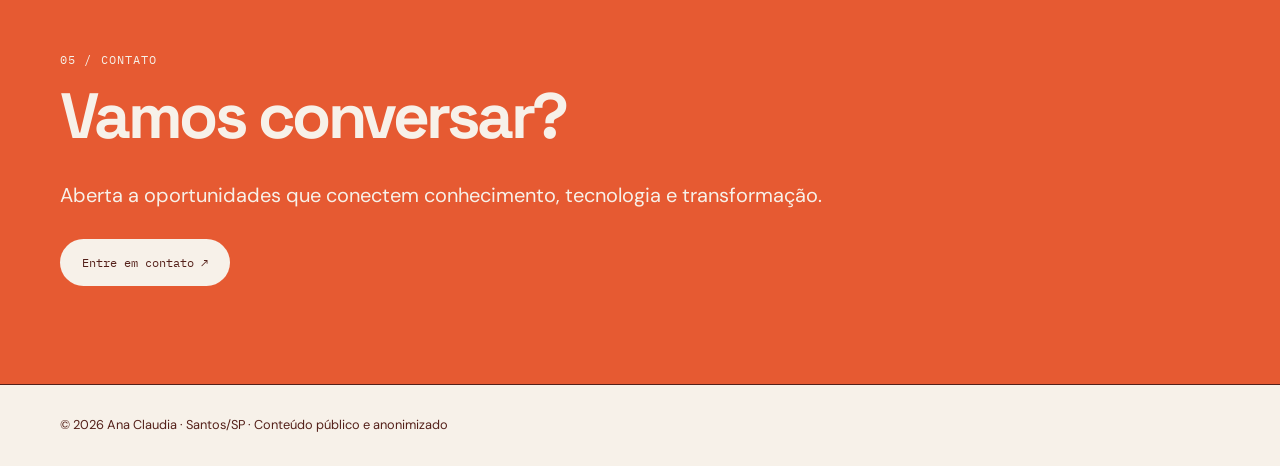
==== commit 522376dd: "refine: compact layout, courses and narrative experience structure" ====
--- a/index.html
+++ b/index.html
@@ -1 +1 @@
-<!doctype html><html lang="pt-BR"><head><meta charset="utf-8"><meta name="viewport" content="width=device-width,initial-scale=1"><meta name="theme-color" content="#e65a32"><meta name="description" content="Ana Claudia — conhecimento, tecnologia e transformação"><title>Início | Ana Claudia</title><link rel="stylesheet" href="css/style.css"></head><body><header><nav class="wrap" aria-label="Navegação principal"><a class="brand" href="index.html">ana<span>claudia✳</span></a><div class="links"><a href="index.html" aria-current="page">Início</a><a href="sobre.html" >Sobre</a><a href="experiencias.html" >Experiências</a><a href="projetos.html" >Projetos</a><a href="contato.html" >Contato</a></div></nav></header><main><section class="hero"><div class="wrap"><p class="eyebrow">Olá, eu sou a Ana Claudia!</p><span class="asterisk" aria-hidden="true">✳</span><h1>Conhecimento,<br>tecnologia &<br>transformação.</h1><p>Conecto pessoas, processos e tecnologia para transformar informações complexas em conhecimento acessível e soluções mais eficientes.</p><a class="btn light" href="experiencias.html">Minha trajetória ↗</a><a class="btn" href="projetos.html">Explorar cases ↗</a></div></section><section class="section "><div class="wrap"><p class="eyebrow">01 / Sobre</p><h2>Muito além da documentação.</h2><p class="lead">Tenho mais de nove anos de experiência em tecnologia, atuando na interseção entre gestão do conhecimento, documentação técnica, educação corporativa, IA aplicada e melhoria de processos. Meu trabalho começa entendendo contextos e pessoas para tornar soluções mais claras e utilizáveis.</p><a class="btn" href="sobre.html">Conheça minha história ↗</a></div></section><section class="section green"><div class="wrap"><p class="eyebrow">02 / Áreas de atuação</p><h2>Onde conhecimento vira impacto.</h2><div class="grid"><article class="tile"><h3>▤ Conhecimento e governança</h3><p>Informação organizada para cada público.</p></article><article class="tile"><h3>✳ IA e AI Enablement</h3><p>IA integrada a processos reais de documentação.</p></article><article class="tile"><h3>↗ Transformação de processos</h3><p>Fluxos mais claros e eficientes.</p></article><article class="tile"><h3>◎ Experiência e capacitação</h3><p>Adoção de ferramentas e aprendizagem.</p></article></div></div></section><section class="section dark"><div class="wrap"><p class="eyebrow">03 / Resultados</p><h2>Impacto em números.</h2><div class="stats"><div><strong>200+</strong><span>Documentações com apoio de IA</span></div><div><strong>10+</strong><span>Skills e playbooks</span></div><div><strong>25+</strong><span>Treinamentos na AGE</span></div><div><strong>~200</strong><span>Certificações SOC</span></div></div><p class="note">Indicadores relatados da experiência profissional e iniciativas colaborativas.</p></div></section><section class="section "><div class="wrap"><p class="eyebrow">04 / Projetos</p><h2>Ideias em ação.</h2><div class="grid"><article class="tile"><p class="eyebrow">01 / IA · Gestão do Conhecimento</p><h3>IA aplicada à documentação</h3><p>Mais de 200 documentações com apoio de IA e mais de dez skills/playbooks.</p><p><a href="case-ia.html">Explorar case ↗</a></p></article><article class="tile"><p class="eyebrow">02 / Processos · Martech</p><h3>Transformação de solicitações com ServiceNow</h3><p>Tempo de atendimento reportado de aproximadamente três para 1,5 dia.</p><p><a href="case-servicenow.html">Explorar case ↗</a></p></article></div><a class="btn" href="projetos.html">Todos os projetos ↗</a></div></section><section class="section orange"><div class="wrap"><p class="eyebrow">05 / Contato</p><h2>Vamos conversar?</h2><p class="lead">Aberta a oportunidades que conectem conhecimento, tecnologia e transformação.</p><a class="btn light" href="contato.html">Entre em contato ↗</a></div></section></main><footer><div class="wrap">© <span data-year>2026</span> Ana Claudia · Santos/SP · Conteúdo público e anonimizado</div></footer><script src="js/main.js"></script></body></html>+<!doctype html><html lang="pt-BR"><head><meta charset="utf-8"><meta name="viewport" content="width=device-width,initial-scale=1"><meta name="theme-color" content="#e65a32"><meta name="description" content="Ana Claudia — conhecimento, tecnologia e transformação"><title>Início | Ana Claudia</title><link rel="stylesheet" href="css/style.css"></head><body><header><nav class="wrap" aria-label="Navegação principal"><a class="brand" href="index.html">ana<span>claudia✳</span></a><div class="links"><a href="index.html" aria-current="page">Início</a><a href="sobre.html" >Sobre</a><a href="experiencias.html" >Experiências</a><a href="projetos.html" >Projetos</a><a href="contato.html" >Contato</a></div></nav></header><main><section class="hero"><div class="wrap"><p class="eyebrow">Olá, eu sou a Ana Claudia!</p><span class="asterisk" aria-hidden="true">✳</span><h1>conhecimento,<br>tecnologia &<br>inovação.</h1><p>Conecto pessoas, processos e tecnologia para transformar informações complexas em conhecimento acessível e soluções mais eficientes.</p><a class="btn light" href="experiencias.html">Minha trajetória ↗</a><a class="btn" href="projetos.html">Explorar cases ↗</a></div></section><section class="section "><div class="wrap"><p class="eyebrow">01 / Sobre</p><h2>Muito além da documentação.</h2><p class="lead">Atuo desde 2017 na interseção entre gestão do conhecimento, documentação técnica, educação corporativa, IA aplicada e melhoria de processos. Meu trabalho começa entendendo contextos e pessoas para tornar soluções mais claras e utilizáveis.</p><a class="btn" href="sobre.html">Conheça minha história ↗</a></div></section><section class="section green"><div class="wrap"><p class="eyebrow">02 / Áreas de atuação</p><h2>Onde conhecimento vira impacto.</h2><div class="grid"><article class="tile"><h3>▤ Conhecimento e governança</h3><p>Informação organizada para cada público.</p></article><article class="tile"><h3>✳ IA e AI Enablement</h3><p>IA integrada a processos reais de documentação.</p></article><article class="tile"><h3>↗ Transformação de processos</h3><p>Fluxos mais claros e eficientes.</p></article><article class="tile"><h3>◎ Experiência e capacitação</h3><p>Adoção de ferramentas e aprendizagem.</p></article></div></div></section><section class="section dark"><div class="wrap"><p class="eyebrow">03 / Resultados</p><h2>Impacto em números.</h2><div class="stats"><div><strong>200+</strong><span>Documentações com apoio de IA</span></div><div><strong>10+</strong><span>Skills e playbooks</span></div><div><strong>25+</strong><span>Treinamentos na AGE</span></div><div><strong>~200</strong><span>Certificações SOC</span></div></div><p class="note">Indicadores relatados da experiência profissional e iniciativas colaborativas.</p></div></section><section class="section "><div class="wrap"><p class="eyebrow">04 / Projetos</p><h2>Ideias em ação.</h2><div class="grid"><article class="tile"><p class="eyebrow">01 / IA · Gestão do Conhecimento</p><h3>IA aplicada à documentação</h3><p>Mais de 200 documentações com apoio de IA e mais de dez skills/playbooks.</p><p><a href="case-ia.html">Explorar case ↗</a></p></article><article class="tile"><p class="eyebrow">02 / Processos · Martech</p><h3>Transformação de solicitações com ServiceNow</h3><p>Tempo de atendimento reportado de aproximadamente três para 1,5 dia.</p><p><a href="case-servicenow.html">Explorar case ↗</a></p></article></div><a class="btn" href="projetos.html">Todos os projetos ↗</a></div></section><section class="section orange"><div class="wrap"><p class="eyebrow">05 / Contato</p><h2>Vamos conversar?</h2><p class="lead">Aberta a oportunidades que conectem conhecimento, tecnologia e transformação.</p><a class="btn light" href="contato.html">Entre em contato ↗</a></div></section></main><footer><div class="wrap">© <span data-year>2026</span> Ana Claudia · Santos/SP · Conteúdo público e anonimizado</div></footer><script src="js/main.js"></script></body></html>
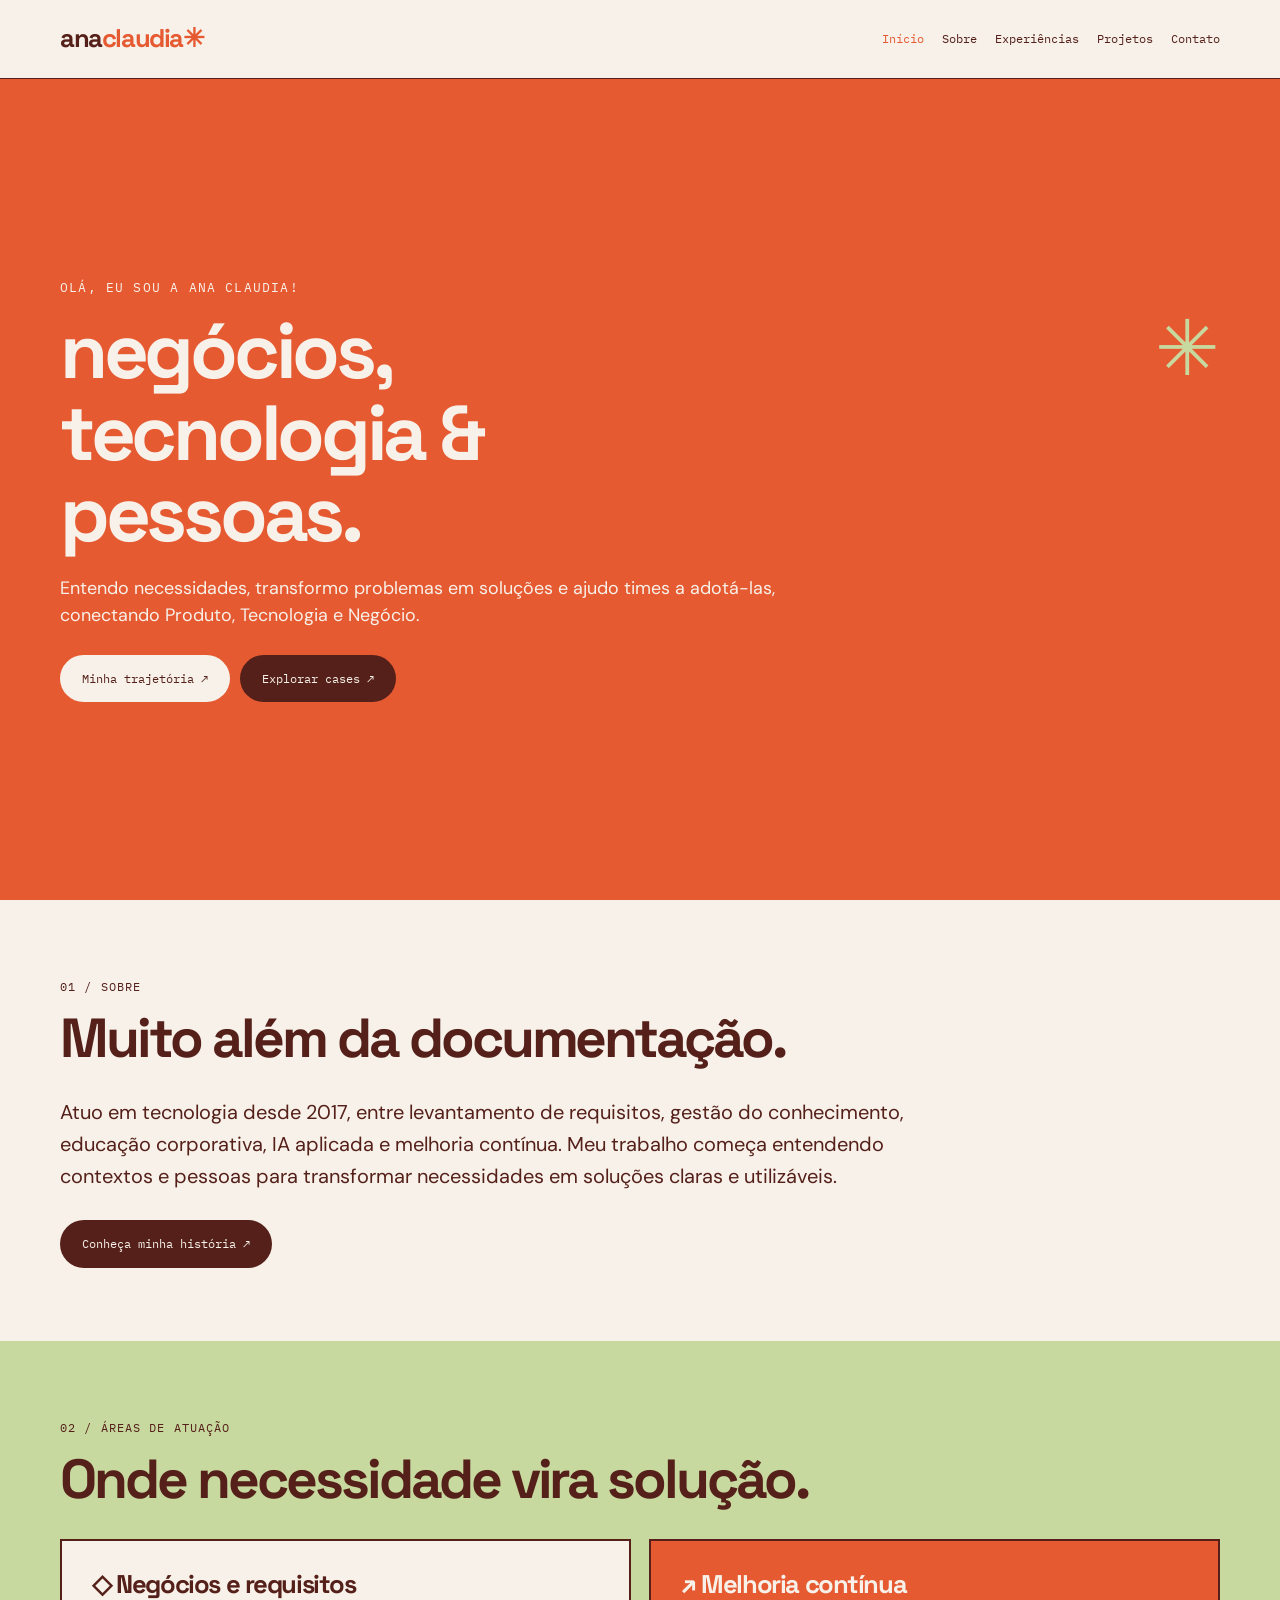
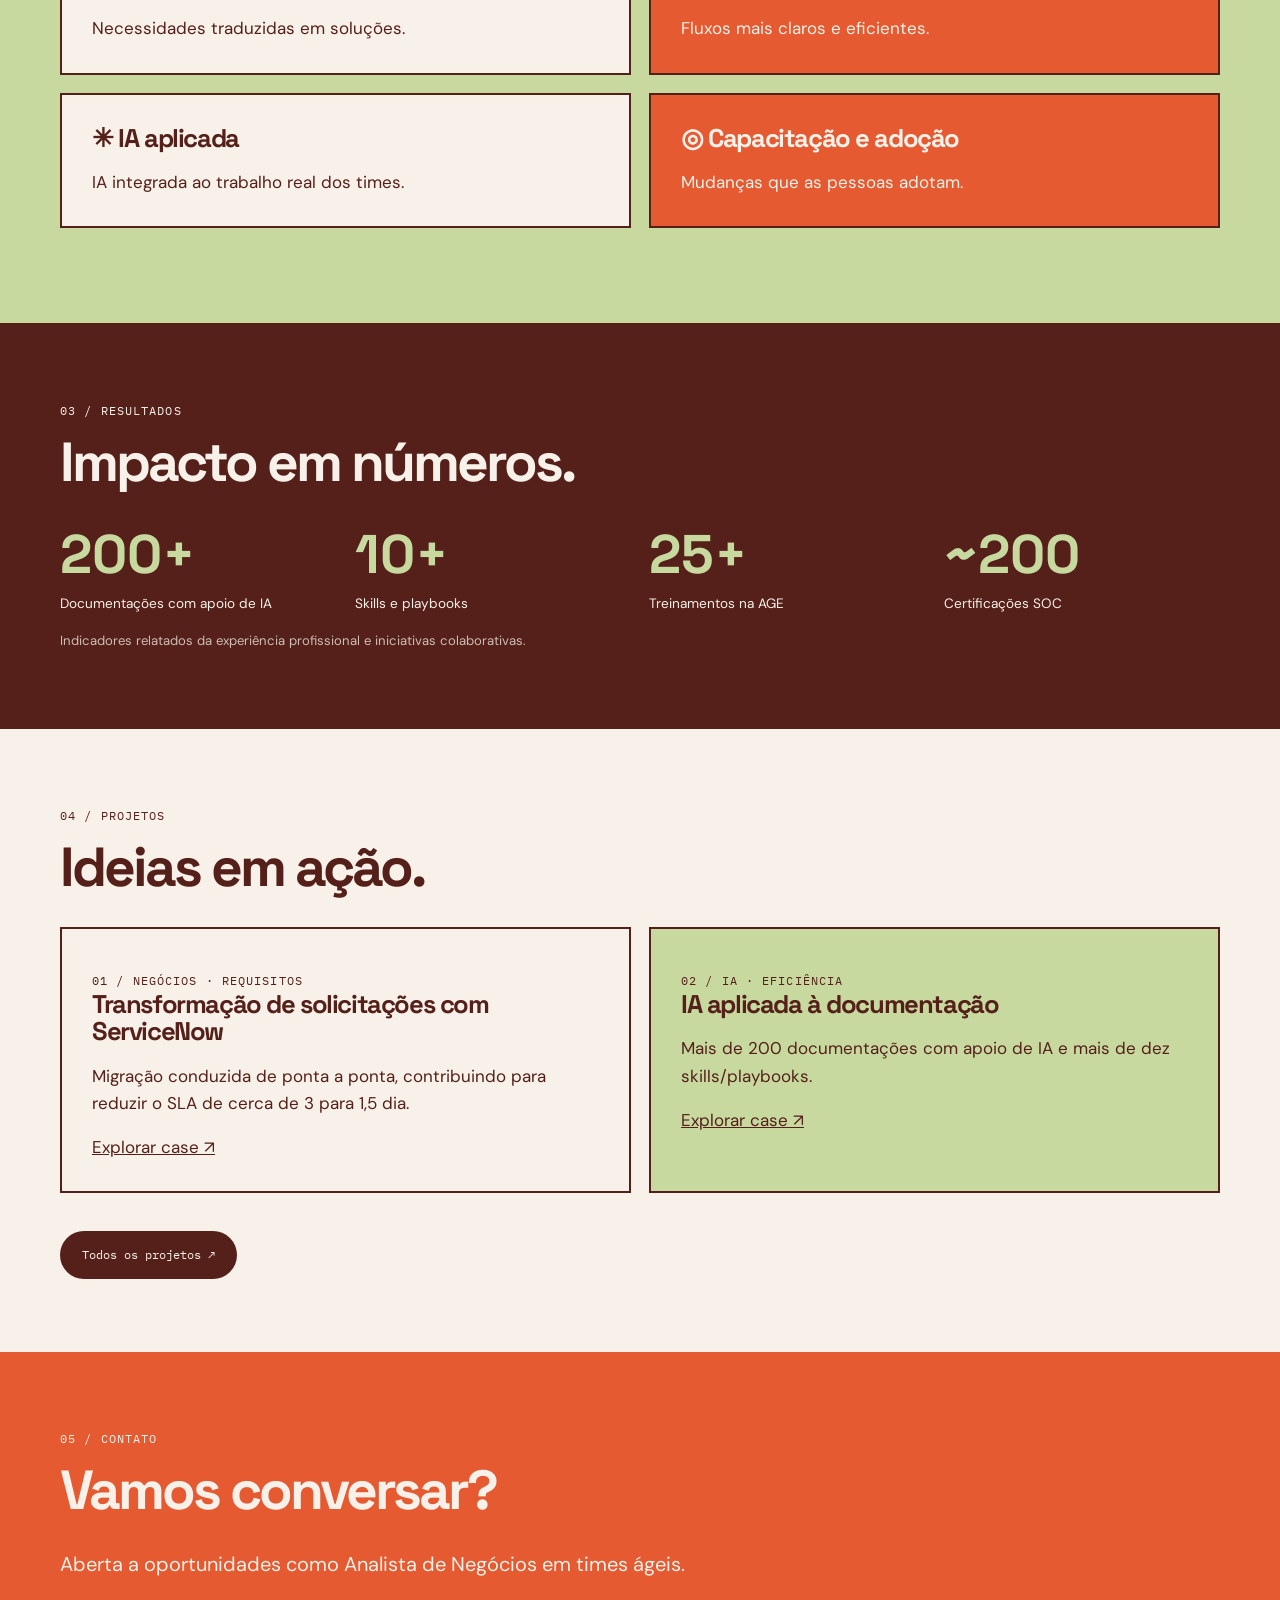
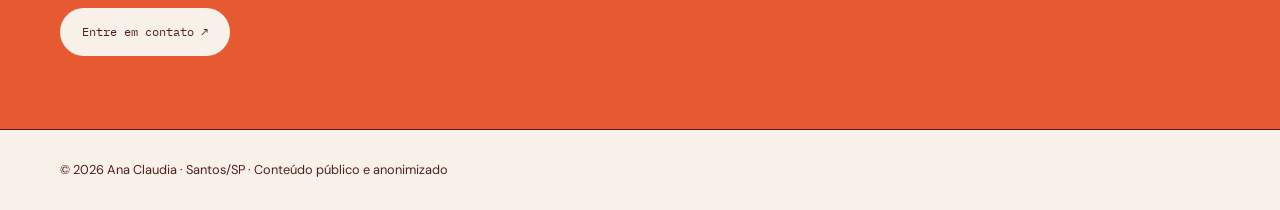
==== commit 0cc79291: "Alinha página inicial e projetos ao foco em Análise de Negócios Co-Authored-By: Claude Opus 5.5 <nor" ====
--- a/index.html
+++ b/index.html
@@ -1 +1 @@
-<!doctype html><html lang="pt-BR"><head><meta charset="utf-8"><meta name="viewport" content="width=device-width,initial-scale=1"><meta name="theme-color" content="#e65a32"><meta name="description" content="Ana Claudia — conhecimento, tecnologia e transformação"><title>Início | Ana Claudia</title><link rel="stylesheet" href="css/style.css"></head><body><header><nav class="wrap" aria-label="Navegação principal"><a class="brand" href="index.html">ana<span>claudia✳</span></a><div class="links"><a href="index.html" aria-current="page">Início</a><a href="sobre.html" >Sobre</a><a href="experiencias.html" >Experiências</a><a href="projetos.html" >Projetos</a><a href="contato.html" >Contato</a></div></nav></header><main><section class="hero"><div class="wrap"><p class="eyebrow">Olá, eu sou a Ana Claudia!</p><span class="asterisk" aria-hidden="true">✳</span><h1>conhecimento,<br>tecnologia &<br>inovação.</h1><p>Conecto pessoas, processos e tecnologia para transformar informações complexas em conhecimento acessível e soluções mais eficientes.</p><a class="btn light" href="experiencias.html">Minha trajetória ↗</a><a class="btn" href="projetos.html">Explorar cases ↗</a></div></section><section class="section "><div class="wrap"><p class="eyebrow">01 / Sobre</p><h2>Muito além da documentação.</h2><p class="lead">Atuo desde 2017 na interseção entre gestão do conhecimento, documentação técnica, educação corporativa, IA aplicada e melhoria de processos. Meu trabalho começa entendendo contextos e pessoas para tornar soluções mais claras e utilizáveis.</p><a class="btn" href="sobre.html">Conheça minha história ↗</a></div></section><section class="section green"><div class="wrap"><p class="eyebrow">02 / Áreas de atuação</p><h2>Onde conhecimento vira impacto.</h2><div class="grid"><article class="tile"><h3>▤ Conhecimento e governança</h3><p>Informação organizada para cada público.</p></article><article class="tile"><h3>✳ IA e AI Enablement</h3><p>IA integrada a processos reais de documentação.</p></article><article class="tile"><h3>↗ Transformação de processos</h3><p>Fluxos mais claros e eficientes.</p></article><article class="tile"><h3>◎ Experiência e capacitação</h3><p>Adoção de ferramentas e aprendizagem.</p></article></div></div></section><section class="section dark"><div class="wrap"><p class="eyebrow">03 / Resultados</p><h2>Impacto em números.</h2><div class="stats"><div><strong>200+</strong><span>Documentações com apoio de IA</span></div><div><strong>10+</strong><span>Skills e playbooks</span></div><div><strong>25+</strong><span>Treinamentos na AGE</span></div><div><strong>~200</strong><span>Certificações SOC</span></div></div><p class="note">Indicadores relatados da experiência profissional e iniciativas colaborativas.</p></div></section><section class="section "><div class="wrap"><p class="eyebrow">04 / Projetos</p><h2>Ideias em ação.</h2><div class="grid"><article class="tile"><p class="eyebrow">01 / IA · Gestão do Conhecimento</p><h3>IA aplicada à documentação</h3><p>Mais de 200 documentações com apoio de IA e mais de dez skills/playbooks.</p><p><a href="case-ia.html">Explorar case ↗</a></p></article><article class="tile"><p class="eyebrow">02 / Processos · Martech</p><h3>Transformação de solicitações com ServiceNow</h3><p>Tempo de atendimento reportado de aproximadamente três para 1,5 dia.</p><p><a href="case-servicenow.html">Explorar case ↗</a></p></article></div><a class="btn" href="projetos.html">Todos os projetos ↗</a></div></section><section class="section orange"><div class="wrap"><p class="eyebrow">05 / Contato</p><h2>Vamos conversar?</h2><p class="lead">Aberta a oportunidades que conectem conhecimento, tecnologia e transformação.</p><a class="btn light" href="contato.html">Entre em contato ↗</a></div></section></main><footer><div class="wrap">© <span data-year>2026</span> Ana Claudia · Santos/SP · Conteúdo público e anonimizado</div></footer><script src="js/main.js"></script></body></html>+<!doctype html><html lang="pt-BR"><head><meta charset="utf-8"><meta name="viewport" content="width=device-width,initial-scale=1"><meta name="theme-color" content="#e65a32"><meta name="description" content="Ana Claudia — Analista de Negócios: necessidades, soluções e pessoas em times ágeis"><title>Início | Ana Claudia</title><link rel="stylesheet" href="css/style.css"></head><body><header><nav class="wrap" aria-label="Navegação principal"><a class="brand" href="index.html">ana<span>claudia✳</span></a><div class="links"><a href="index.html" aria-current="page">Início</a><a href="sobre.html" >Sobre</a><a href="experiencias.html" >Experiências</a><a href="projetos.html" >Projetos</a><a href="contato.html" >Contato</a></div></nav></header><main><section class="hero"><div class="wrap"><p class="eyebrow">Olá, eu sou a Ana Claudia!</p><span class="asterisk" aria-hidden="true">✳</span><h1>negócios,<br>tecnologia &<br>pessoas.</h1><p>Entendo necessidades, transformo problemas em soluções e ajudo times a adotá-las, conectando Produto, Tecnologia e Negócio.</p><a class="btn light" href="experiencias.html">Minha trajetória ↗</a><a class="btn" href="projetos.html">Explorar cases ↗</a></div></section><section class="section "><div class="wrap"><p class="eyebrow">01 / Sobre</p><h2>Muito além da documentação.</h2><p class="lead">Atuo em tecnologia desde 2017, entre levantamento de requisitos, gestão do conhecimento, educação corporativa, IA aplicada e melhoria contínua. Meu trabalho começa entendendo contextos e pessoas para transformar necessidades em soluções claras e utilizáveis.</p><a class="btn" href="sobre.html">Conheça minha história ↗</a></div></section><section class="section green"><div class="wrap"><p class="eyebrow">02 / Áreas de atuação</p><h2>Onde necessidade vira solução.</h2><div class="grid"><article class="tile"><h3>◇ Negócios e requisitos</h3><p>Necessidades traduzidas em soluções.</p></article><article class="tile"><h3>↗ Melhoria contínua</h3><p>Fluxos mais claros e eficientes.</p></article><article class="tile"><h3>✳ IA aplicada</h3><p>IA integrada ao trabalho real dos times.</p></article><article class="tile"><h3>◎ Capacitação e adoção</h3><p>Mudanças que as pessoas adotam.</p></article></div></div></section><section class="section dark"><div class="wrap"><p class="eyebrow">03 / Resultados</p><h2>Impacto em números.</h2><div class="stats"><div><strong>200+</strong><span>Documentações com apoio de IA</span></div><div><strong>10+</strong><span>Skills e playbooks</span></div><div><strong>25+</strong><span>Treinamentos na AGE</span></div><div><strong>~200</strong><span>Certificações SOC</span></div></div><p class="note">Indicadores relatados da experiência profissional e iniciativas colaborativas.</p></div></section><section class="section "><div class="wrap"><p class="eyebrow">04 / Projetos</p><h2>Ideias em ação.</h2><div class="grid"><article class="tile"><p class="eyebrow">01 / Negócios · Requisitos</p><h3>Transformação de solicitações com ServiceNow</h3><p>Migração conduzida de ponta a ponta, contribuindo para reduzir o SLA de cerca de 3 para 1,5 dia.</p><p><a href="case-servicenow.html">Explorar case ↗</a></p></article><article class="tile"><p class="eyebrow">02 / IA · Eficiência</p><h3>IA aplicada à documentação</h3><p>Mais de 200 documentações com apoio de IA e mais de dez skills/playbooks.</p><p><a href="case-ia.html">Explorar case ↗</a></p></article></div><a class="btn" href="projetos.html">Todos os projetos ↗</a></div></section><section class="section orange"><div class="wrap"><p class="eyebrow">05 / Contato</p><h2>Vamos conversar?</h2><p class="lead">Aberta a oportunidades como Analista de Negócios em times ágeis.</p><a class="btn light" href="contato.html">Entre em contato ↗</a></div></section></main><footer><div class="wrap">© <span data-year>2026</span> Ana Claudia · Santos/SP · Conteúdo público e anonimizado</div></footer><script src="js/main.js"></script></body></html>
--- a/css/style.css
+++ b/css/style.css
@@ -1 +1 @@
-@import url('https://fonts.googleapis.com/css2?family=DM+Sans:wght@400;600&family=IBM+Plex+Mono:wght@500&family=Space+Grotesk:wght@500;700&display=swap');:root{--orange:#e65a32;--green:#c8d9a0;--cream:#f7f1e9;--wine:#542019}*{box-sizing:border-box}body{margin:0;background:var(--cream);color:var(--wine);font:17px/1.6 'DM Sans',sans-serif}a{color:inherit}a:focus-visible,summary:focus-visible{outline:3px solid var(--orange);outline-offset:3px}.wrap{max-width:1160px;width:calc(100% - 44px);margin:auto}header{position:sticky;top:0;z-index:5;background:var(--cream);border-bottom:1px solid var(--wine)}nav{min-height:78px;display:flex;justify-content:space-between;align-items:center;gap:20px}.brand,h1,h2,h3{font-family:'Space Grotesk',sans-serif;letter-spacing:-.055em;line-height:1.07}.brand{font-size:1.6rem;font-weight:700;text-decoration:none}.brand span{color:var(--orange)}.links{display:flex;flex-wrap:wrap;gap:18px}.links a,.eyebrow,.btn{font-family:'IBM Plex Mono',monospace;font-size:.77rem;text-decoration:none}.links a[aria-current=page]{color:var(--orange)}h1{font-size:clamp(3.3rem,8vw,7.7rem);margin:20px 0 30px}h2{font-size:clamp(2.5rem,5vw,5rem);margin:0 0 28px}h3{font-size:1.6rem;margin:0 0 12px}.hero{background:var(--orange);color:var(--cream);padding:100px 0}.hero h1{max-width:950px}.hero p{max-width:750px;font-size:1.25rem}.asterisk{font-size:6rem;color:var(--green);float:right;line-height:1}.section{padding:90px 0}.section.green{background:var(--green)}.section.dark{background:var(--wine);color:var(--cream)}.section.orange{background:var(--orange);color:var(--cream)}.lead{font-size:1.25rem;max-width:850px}.eyebrow{text-transform:uppercase;letter-spacing:.09em}.grid{display:grid;grid-template-columns:repeat(2,minmax(0,1fr));gap:18px;margin:30px 0}.tile{background:var(--cream);border:2px solid var(--wine);padding:30px;color:var(--wine)}.tile:nth-child(2n){background:var(--green)}.green .tile:nth-child(2n){background:var(--orange);color:var(--cream)}.tile p{margin-bottom:0}.btn{display:inline-block;background:var(--wine);color:var(--cream);padding:14px 22px;border-radius:30px;margin:8px 10px 8px 0}.btn.light{background:var(--cream);color:var(--wine)}.stats{display:grid;grid-template-columns:repeat(4,1fr);gap:18px}.stats strong{font:700 3.4rem 'Space Grotesk';color:var(--green);display:block}.stats span{font-size:.85rem}.pagehero{background:var(--green);padding:70px 0}.pagehero h1{font-size:clamp(3rem,7vw,6rem)}details{background:#fffaf4;border:2px solid var(--wine);margin:15px 0}summary{cursor:pointer;padding:20px;font:700 1.35rem 'Space Grotesk'}details[open] summary{background:var(--green)}details .inside{padding:20px}li{margin:9px 0}.note{font-size:.82rem;opacity:.75}footer{border-top:1px solid var(--wine);padding:30px 0;font-size:.8rem}@media(max-width:760px){nav{align-items:flex-start;flex-direction:column;padding:15px 0}.links{gap:10px}.links a{font-size:.65rem}.grid,.stats{grid-template-columns:1fr}.section{padding:65px 0}.hero{padding:65px 0}.asterisk{display:none}}+@import url('https://fonts.googleapis.com/css2?family=DM+Sans:wght@400;600&family=IBM+Plex+Mono:wght@500&family=Space+Grotesk:wght@500;700&display=swap');:root{--orange:#e65a32;--green:#c8d9a0;--cream:#f7f1e9;--wine:#542019}*{box-sizing:border-box}body{margin:0;background:var(--cream);color:var(--wine);font:17px/1.6 'DM Sans',sans-serif}a{color:inherit}a:focus-visible,summary:focus-visible{outline:3px solid var(--orange);outline-offset:3px}.wrap{max-width:1160px;width:calc(100% - 44px);margin:auto}header{position:sticky;top:0;z-index:5;background:var(--cream);border-bottom:1px solid var(--wine)}nav{min-height:78px;display:flex;justify-content:space-between;align-items:center;gap:20px}.brand,h1,h2,h3{font-family:'Space Grotesk',sans-serif;letter-spacing:-.055em;line-height:1.07}.brand{font-size:1.6rem;font-weight:700;text-decoration:none}.brand span{color:var(--orange)}.links{display:flex;flex-wrap:wrap;gap:18px}.links a,.eyebrow,.btn{font-family:'IBM Plex Mono',monospace;font-size:.77rem;text-decoration:none}.links a[aria-current=page]{color:var(--orange)}h1{font-size:clamp(3.3rem,8vw,7.7rem);margin:20px 0 30px}h2{font-size:clamp(2.5rem,5vw,5rem);margin:0 0 28px}h3{font-size:1.6rem;margin:0 0 12px}.hero{background:var(--orange);color:var(--cream);padding:100px 0}.hero h1{max-width:950px}.hero p{max-width:750px;font-size:1.25rem}.asterisk{font-size:6rem;color:var(--green);float:right;line-height:1}.section{padding:90px 0}.section.green{background:var(--green)}.section.dark{background:var(--wine);color:var(--cream)}.section.orange{background:var(--orange);color:var(--cream)}.lead{font-size:1.25rem;max-width:850px}.eyebrow{text-transform:uppercase;letter-spacing:.09em}.grid{display:grid;grid-template-columns:repeat(2,minmax(0,1fr));gap:18px;margin:30px 0}.tile{background:var(--cream);border:2px solid var(--wine);padding:30px;color:var(--wine)}.tile:nth-child(2n){background:var(--green)}.green .tile:nth-child(2n){background:var(--orange);color:var(--cream)}.tile p{margin-bottom:0}.btn{display:inline-block;background:var(--wine);color:var(--cream);padding:14px 22px;border-radius:30px;margin:8px 10px 8px 0}.btn.light{background:var(--cream);color:var(--wine)}.stats{display:grid;grid-template-columns:repeat(4,1fr);gap:18px}.stats strong{font:700 3.4rem 'Space Grotesk';color:var(--green);display:block}.stats span{font-size:.85rem}.pagehero{background:var(--green);padding:70px 0}.pagehero h1{font-size:clamp(3rem,7vw,6rem)}details{background:#fffaf4;border:2px solid var(--wine);margin:15px 0}summary{cursor:pointer;padding:20px;font:700 1.35rem 'Space Grotesk'}details[open] summary{background:var(--green)}details .inside{padding:20px}li{margin:9px 0}.note{font-size:.82rem;opacity:.75}footer{border-top:1px solid var(--wine);padding:30px 0;font-size:.8rem}@media(max-width:760px){nav{align-items:flex-start;flex-direction:column;padding:15px 0}.links{gap:10px}.links a{font-size:.65rem}.grid,.stats{grid-template-columns:1fr}.section{padding:65px 0}.hero{padding:65px 0}.asterisk{display:none}}html{scroll-behavior:smooth}.hero{padding:48px 0 52px;min-height:calc(100svh - 79px);display:flex;align-items:center}.hero h1{font-size:clamp(2.8rem,6.1vw,6rem);line-height:1.04;margin:14px 0 20px;max-width:1000px}.hero p{font-size:clamp(1rem,1.4vw,1.16rem);line-height:1.5}.hero .eyebrow{font-size:.82rem}.hero .asterisk{font-size:4.8rem}.section{padding:65px 0}.section h2{font-size:clamp(2.25rem,4.3vw,4.2rem)}.pagehero{padding:55px 0}.pagehero h1{font-size:clamp(2.8rem,6vw,5.3rem)}.experience-intro{max-width:900px;margin:0 0 30px}.experience-intro p{font-size:1.12rem;line-height:1.75;margin:0 0 16px}.experience-intro .expand-hint{font-size:.85rem;font-family:'IBM Plex Mono',monospace;opacity:.78;margin-top:22px}@media(max-width:760px){.hero{min-height:0;padding:55px 0}.hero h1{font-size:clamp(2.65rem,10vw,4.4rem)}.section{padding:50px 0}.hero .btn{font-size:.72rem}}
